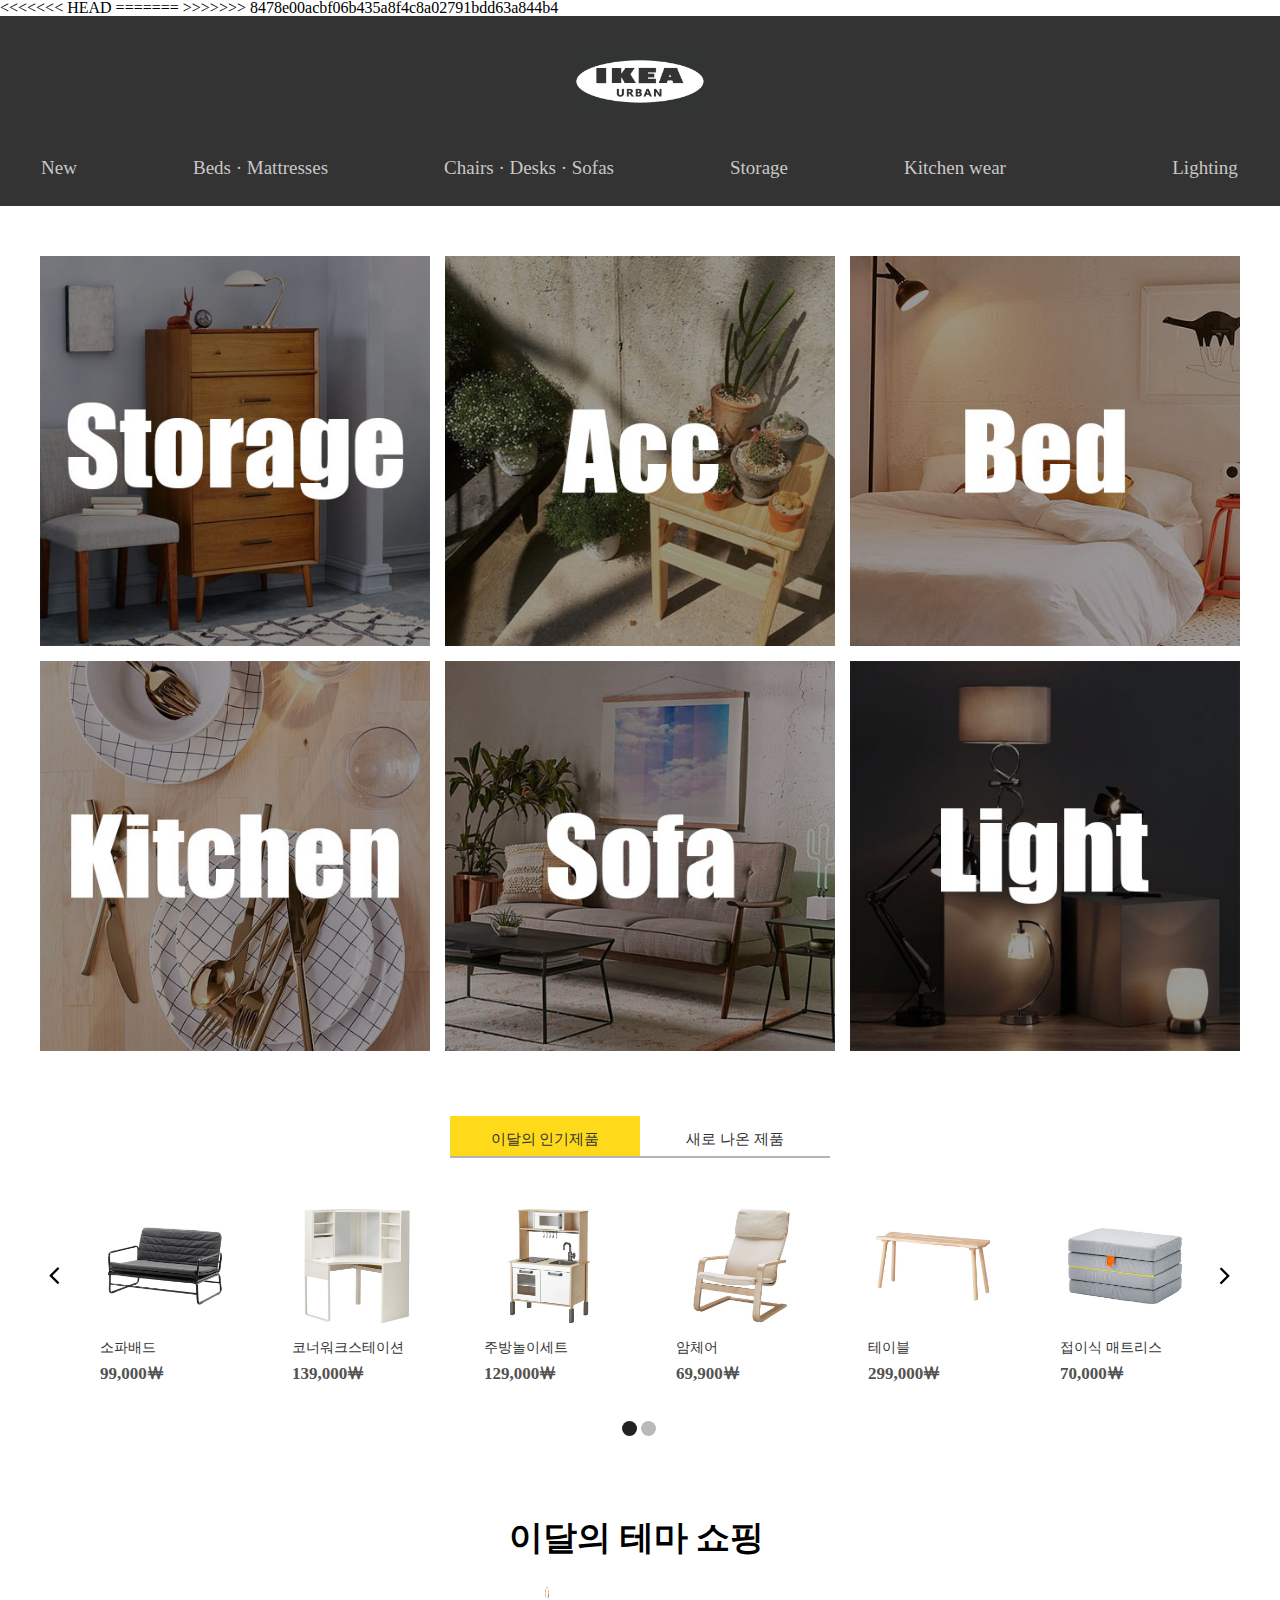
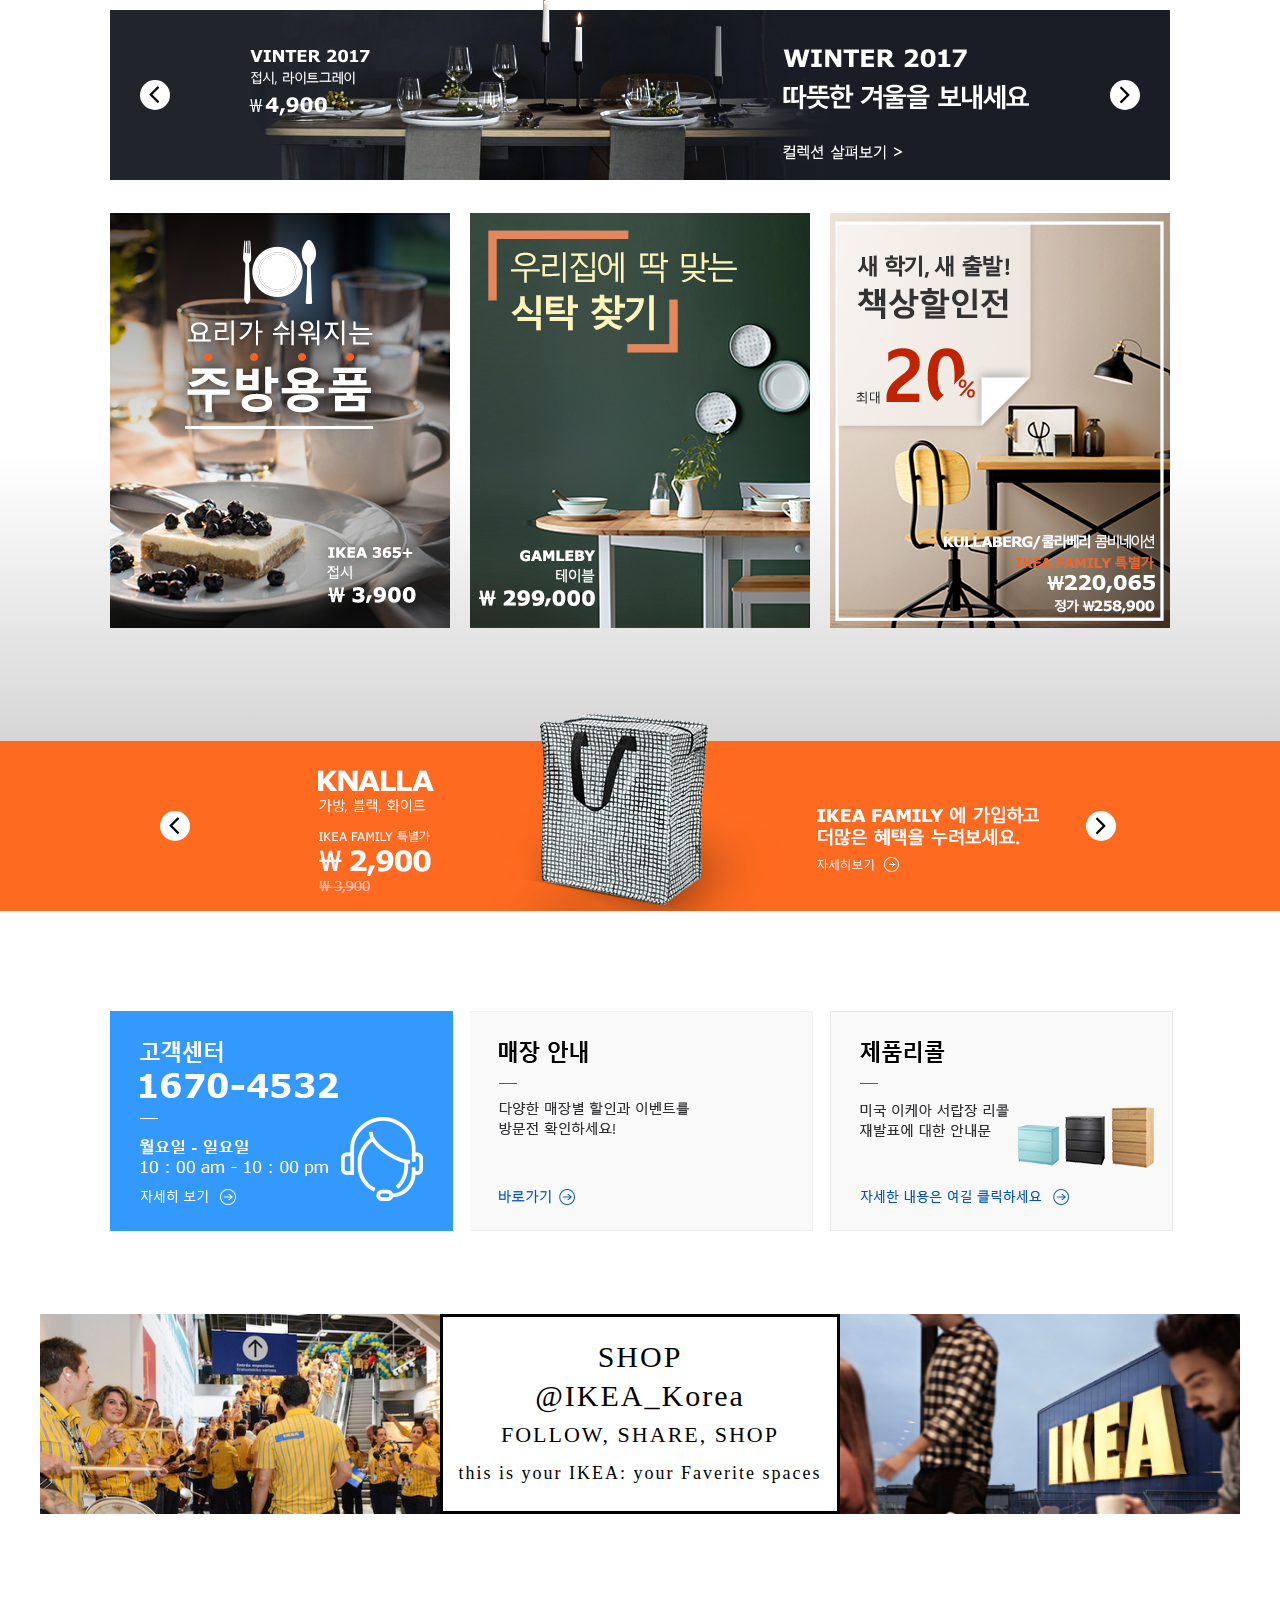
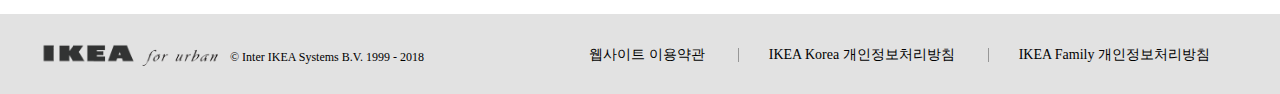
==== index.html @ 38e39dd5 "Merge branch 'master' of https://github.com/object402/ikea" ====
<!DOCTYPE html>
<html lang="ko">

<head>
  <meta charset="utf-8">
<<<<<<< HEAD
  <meta name="viewport" content="width=device-width, initial-scale=1.0">
=======
  <meta charset="UTF-8">
   <meta name="viewport" content="width=device-width, initial-scale=1.0">
>>>>>>> 8478e00acbf06b435a8f4c8a02791bdd63a844b4
   <meta http-equiv="X-UA-Compatible" content="ie=edge">
  <link rel="stylesheet" href="css/reset.css">
  <link rel="stylesheet" href="css/main.css">
  <title>IKEA main</title>
</head>

<body>
  <header>
    <h1><a href="index.html" class="logo"><img src="img/logo/logo.png" alt=""></a></h1>
    <nav class="gnb">
      <ul>
        <li><a href="new.html">New</a></li>
        <li><a href="bed.html">Beds · Mattresses</a></li>
        <li><a href="sofa.html">Chairs · Desks  · Sofas</a></li>
        <li><a href="cabinet.html">Storage</a></li>
        <li><a href="kitchen_wear.html">Kitchen wear</a></li>
        <li><a href="lighting.html">Lighting</a></li>
      </ul>
    </nav>

    <a class="mnb_btn" href="#"><span></span></a>
    <!-- <img class="hamburger" src="./img/main/hamburger.png" alt=""> -->
    <nav class="mnb">
      <ul>
        <li><a href="new.html">New</a></li>
        <li><a href="bed.html">Beds/Mattresses</a>
          <ul>
            <li><a href="bed.html">Beds</a></li>
            <li><a href="bed.html">Single</a></li>
            <li><a href="bed.html">Loft</a></li>
            <li><a href="bed.html">Sofa</a></li>
            <li><a href="bed.html">Mattresses</a></li>
            <li><a href="bed.html">Foam</a></li>
            <li><a href="bed.html">Latex</a></li>
            <li><a href="bed.html">Spring</a></li>
          </ul>
        </li>
        <li><a href="sofa.html">Chairs/Desks/Sofas</a></li>
        <li><a href="cabinet.html">Storage</a></li>
        <li><a href="kitchen_wear.html">Kitchen wear</a></li>
        <li><a href="lighting.html">Lighting</a></li>
      </ul>
    </nav>

  </header>

  <div class="subnav-wrapper">
    <div class="subnav-inner">

      <dl class="subnav">
        <dt><a href="bed.html">Beds</a></dt>
        <dd><a href="bed.html">Single</a></dd>
        <dd><a href="bed.html">Loft</a></dd>
        <dd class="lastdd"><a href="bed.html">Sofa</a></dd>
        <dt><a href="bed.html">Mattresses</a></dt>
        <dd><a href="bed.html">Foam</a></dd>
        <dd><a href="bed.html">Latex</a></dd>
        <dd><a href="bed.html">Spring</a></dd>
      </dl>
      <dl class="subnav">
        <dt><a href="sofa.html">Chairs</a></dt>
        <dd><a href="sofa.html">Dining</a></dd>
        <dd><a href="sofa.html">Bar</a></dd>
        <dd class="lastdd"><a href="sofa.html">Office</a></dd>
        <dt><a href="sofa.html">Desks</a></dt>
        <dd><a href="sofa.html">Bar</a></dd>
        <dd><a href="sofa.html">Work</a></dd>
        <dd class="lastdd"><a href="sofa.html">Combination</a></dd>
        <dt><a href="sofa.html">Sofas</a></dt>
        <dd><a href="sofa.html">Fabric</a></dd>
        <dd><a href="sofa.html">Leather</a></dd>
      </dl>
      <dl class="subnav lineH">
        <dd><a href="cabinet.html">Closet</a></dd>
        <dd><a href="cabinet.html">Bookcase</a></dd>
        <dd><a href="cabinet.html">Cabinet</a></dd>
        <dd><a href="cabinet.html">Drawers</a></dd>
        <dd class="widthcontrol"><a href="cabinet.html">Bathroom Storage</a></dd>
      </dl>
      <dl class="subnav lineH">
        <dd><a href="kitchen_wear.html">Cook Wear</a></dd>
        <dd><a href="kitchen_wear.html">Table Wear</a></dd>
        <dd class="widthcontrol"><a href="kitchen_wear.html">Kitchen Funiture</a></dd>
      </dl>
      <dl class="subnav lineH lastdl">
        <dd><a href="lighting.html">Floor</a></dd>
        <dd><a href="lighting.html">Ceiling</a></dd>
        <dd><a href="lighting.html">Wall</a></dd>
        <dd><a href="lighting.html">Table</a></dd>
      </dl>
      <div class="btn-close">
        <span></span>
      </div>
    </div>
  </div>


  <div class="contents">
    <section class="firstblock">

      <div class="img30">
          <div class="smallIMG"><img src="img/room/111.jpg" alt="33% 이미지" ></div>
          <div class="smallIMG"><img src="img/room/222.jpg" alt="33% 이미지" ></div>
          <div class="smallIMG"><img src="img/room/333.jpg" alt="33% 이미지" ></div>
          <div class="smallIMG"><img src="img/room/444.jpg" alt="33% 이미지" ></div>
          <div class="smallIMG"><img src="img/room/555.jpg" alt="33% 이미지" ></div>
          <div class="smallIMG"><img src="img/room/666.jpg" alt="33% 이미지" ></div>
        </div>

    </section>

    <section class="secondblock">
      <div class="slidenav">
        <ul>
          <li class="monthly mainOn"><a href="#">이달의 인기제품</a></li>
          <li class="brandnew"> <a href="#">새로 나온 제품</a></li>

        </ul>
      </div>

      <div class="stuffslide">
        <div class="main-contorler">
          <a class="mainprev" href="#">뒤로</a>
          <a class="mainnext" href="#">앞으로</a>
        </div>
        <div class="itemslide-visual">
          <ul class="firstbestitem bestitem-slide">
            <li>
              <a href="#"><img src="img/slideimg/b1.JPG" alt="소파배드">
                <strong>소파배드</strong>
                <span>99,000&#65510;</span>
              </a>
            </li>

            <li>
              <a href="#"><img src="img/slideimg/b2.JPG" alt="코너워크스테이션">
                <strong>코너워크스테이션</strong>
                <span>139,000&#65510;</span>
              </a>
            </li>

            <li>
              <a href="#"><img src="img/slideimg/b3.JPG" alt="주방놀이세트">
                <strong>주방놀이세트</strong>
                <span>129,000&#65510;</span>
              </a>
            </li>
            <li>
              <a href="#"><img src="img/slideimg/b4.JPG" alt="암체어">
                <strong>암체어</strong>
                <span>69,900&#65510;</span>
              </a>
            </li>
            <li>
              <a href="#"><img src="img/slideimg/b5.JPG" alt="테이블">
                <strong>테이블</strong>
                <span>299,000&#65510;</span>
              </a>
            </li>
            <li>
              <a href="#"><img src="img/slideimg/b6.JPG" alt="접이식">
                <strong>접이식 매트리스</strong>
                <span>70,000&#65510;</span>
              </a>
            </li>
            <li>
              <a href="#"><img src="img/slideimg/b7.JPG" alt="적층식침대">
                <strong>적층식침대+매트리스</strong>
                <span>399,000&#65510;</span>
              </a>
            </li>
            <li>
              <a href="#"><img src="img/slideimg/b8.JPG" alt="바구니">
                <strong>바구니</strong>
                <span>10,900&#65510;</span>
              </a>
            </li>
            <li>
              <a href="#"><img src="img/slideimg/b9.JPG" alt="야외조립마루">
                <strong>야외조립마루</strong>
                <span>29,900&#65510;</span>
              </a>
            </li>
            <li>
              <a href="#"><img src="img/slideimg/b10.JPG" alt="전구">
                <strong>LED 전구</strong>
                <span>6,900&#65510;</span>
              </a>
            </li>
            <li>
              <a href="#"><img src="img/slideimg/b11.JPG" alt="액자">
                <strong>액자</strong>
                <span>9,900&#65510;</span>
              </a>
            </li>
            <li>
              <a href="#"><img src="img/slideimg/b12.JPG" alt="유리도어수납장">
                <strong>유리도어수납장</strong>
                <span>79,000&#65510;</span>
              </a>
            </li>
          </ul>
          <ul class="secondbestitem bestitem-slide">
            <li>
              <a href="#"><img src="img/slideimg/n1.JPG" alt="소파배드">
                <strong>데이배드+매트리스</strong>
                <span>487,000&#65510;</span>
              </a>
            </li>

            <li>
              <a href="#"><img src="img/slideimg/n2.JPG" alt="코너워크스테이션">
                <strong>LAIVA 책장</strong>
                <span>20,000&#65510;</span>
              </a>
            </li>

            <li>
              <a href="#"><img src="img/slideimg/n3.JPG" alt="주방놀이세트">
                <strong>코너워크스테이션</strong>
                <span>149,000&#65510;</span>
              </a>
            </li>
            <li>
              <a href="#"><img src="img/slideimg/n4.JPG" alt="암체어">
                <strong>적층식침대</strong>
                <span>199,000&#65510;</span>
              </a>
            </li>
            <li>
              <a href="#"><img src="img/slideimg/n5.JPG" alt="테이블">
                <strong>선반유닛</strong>
                <span>129,000&#65510;</span>
              </a>
            </li>
            <li>
              <a href="#"><img src="img/slideimg/n6.JPG" alt="접이식">
                <strong>테이블</strong>
                <span>299,000&#65510;</span>
              </a>
            </li>
            <li>
              <a href="#"><img src="img/slideimg/n7.JPG" alt="적층식침대">
                <strong>테이블3종</strong>
                <span>79,900&#65510;</span>
              </a>
            </li>
            <li>
              <a href="#"><img src="img/slideimg/n8.JPG" alt="바구니">
                <strong>암체어</strong>
                <span>199,000&#65510;</span>
              </a>
            </li>
            <li>
              <a href="#"><img src="img/slideimg/n9.JPG" alt="야외조립마루">
                <strong>선반유닛</strong>
                <span>199,000&#65510;</span>
              </a>
            </li>
            <li>
              <a href="#"><img src="img/slideimg/n10.JPG" alt="전구">
                <strong>PINK 체어</strong>
                <span>39,900&#65510;</span>
              </a>
            </li>
            <li>
              <a href="#"><img src="img/slideimg/n11.JPG" alt="액자">
                <strong>선반유닛</strong>
                <span>129,000&#65510;</span>
              </a>
            </li>
            <li>
              <a href="#"><img src="img/slideimg/n12.JPG" alt="유리도어수납장">
                <strong>벽선반</strong>
                <span>19,900&#65510;</span>
              </a>
            </li>
          </ul>
        </div>
        <div class="main-pagenation">
          <span class="pageOn"></span>
          <span></span>
        </div>
      </div>
    </section>

    <section class="addedblock">
      <div class="addedblock-inner">
        <h2>이달의 테마 쇼핑</h2>

        <div class="bottomslide">
          <div class="main-contorler3">
            <a class="mainprev3" href="#"><img src="img/icons/prev.png" alt=""></a>
            <a class="mainnext3" href="#"><img src="img/icons/next.png" alt=""></a>
          </div>
          <ul>
            <li><img src="img/main/1234.png" alt="따신겨울"></li>
            <li><img src="img/main/5678.png" alt="침대"></li>
          </ul>
        </div>
        <div class="imgblock">
          <ul>
            <li><img src="img/main/123.jpg" alt="주방용품"></li>
            <li><img src="img/main/456.jpg" alt="식탁찾기"></li>
            <li><img src="img/main/789.jpg" alt="할인전"></li>
          </ul>
        </div>
      </div>

    </section>

    <section class="thirdblock">
      <div class="longbanner-visual">
        <span class="m_none">지금 가입하고,<br>더 많은 혜택을 즐겨보세요.</span>
        <div class="main-contorler2">
          <a class="mainprev2" href="#"><img src="img/icons/prev.png" alt=""></a>
          <a class="mainnext2" href="#"><img src="img/icons/next.png" alt=""></a>
        </div>
        <div class="longbanner-inner">
          <img src="img/main/o_2.png" alt="긴슬라이드배너">
          <img src="img/main/o_1.png" alt="긴슬라이드배너">
        </div>
        <div class="m_arrwo"><sapn></sapn></div>
      </div>

    </section>

    <section class="fourthblock">
      <div class="fourthblock-inner">
        <ul>
          <li><a href="#"><img src="img/customer.jpg" alt=""></a></li>
          <li><a href="#"><img src="img/shopinfo.jpg" alt=""></a></li>
          <li><a href="#"><img src="img/recall.jpg" alt=""></a></li>
        </ul>
      </div>
    </section>

    <section class="lastblock">
      <div class="photowrapper">
        <ul>
          <li></li>

          <li class="centertext">
            <p>SHOP</p>
            <p>@IKEA_Korea</p>
            <p>FOLLOW, SHARE, SHOP</p>
            <p>this is your IKEA: your Faverite spaces</p>
          </li>

          <li></li>
        </ul>
      </div>
    </section>

  </div>

  <footer>
    <div class="footer-inner">
      <div class="footer-left">
        <img class="footerlogo" src="img/logo/logo2.png" alt="">
        <p>&copy; Inter IKEA Systems B.V. 1999 - 2018</p>
      </div>
      <div class="footer-right">
        <ul>
          <li><a href="#">웹사이트 이용약관</a></li>
          <li><a href="#">IKEA Korea 개인정보처리방침</a></li>
          <li><a href="#">IKEA Family 개인정보처리방침</a></li>
        </ul>
      </div>
    </div>
  </footer>


  <script src="js/jquery-3.2.1.min.js" charset="utf-8"></script>
  <script src="js/jquery-migrate-1.4.1.min.js" charset="utf-8"></script>
  <script src="js/main.js" charset="utf-8"></script>
</body>


</html>
---- css/main.css ----
@charset "UTF-8";
header::after {
  clear: both;
  content: "";
  display: block;
}
.mnb {
  display: none;
}
header {
  width: 100%;
  height: 190px;
  background: #333333;
  position: relative;
}

header .logo {
  width: 150px;
  height: 80px;
  margin: auto;
  padding-top: 20px;
  display: block;
}

header .logo img {
  width: inherit;
}

nav {
  width: 1200px;
  margin: auto;
  height: 50px;
  font-size: 19px;
  margin-top: 30px;
}

nav ul {
  height: inherit;
  margin: auto;
  line-height: 44px;
}

nav ul li {
  float: left;
  width: auto;
  margin-right: 114px;
  text-align: center;
  position: relative;
  /* height: 50px; */
}

nav ul li:last-child {
  margin-right: 0;
  float: right;
  width: 70px !important;
}

nav ul li a {
  text-align: center;
  color: rgb(200, 200, 200);
  -webkit-transition: 0.2s;
  -o-transition: 0.2s;
  transition: 0.2s;
}

nav ul li a:hover {
  color: #fff;
}

.subnav-wrapper {
  width: 100%;
  height: 400px;
  background: rgba(223, 223, 223, 0.95);
  position: absolute;
  top: 190px;
  padding: 20px 0;
  box-shadow: -1px 2px 20px rgb(69, 69, 69);
  z-index: 999;
}

.subnav {
  float: left;
  text-align: left;
  box-sizing: border-box;
  margin-right: 115px;
}

.lastdl {
  margin-right: 0px !important;
}

.lastdl::after {
  /* float: left;
  margin-right: 0;
  width: 67px !important; */
  content: "";
  display: block;
  clear: both;
}

.subnav:last-child {
  margin-right: 0;
  float: right;
}

.subnav:first-child {
  margin-left: 157px;
}

.gnb>ul::after {
  display: block;
  content: "";
  clear: both;
}

.subnav-inner {
  width: 1200px;
  height: 300px;
  margin: auto;
  position: relative;
}

.btn-close {
  position: absolute;
  z-index: 99;
  top: 5px;
  left: 0px;
  width: 20px;
  height: 20px;
  background-image: url(../img/icons/close.png);
  background-repeat: no-repeat;
  background-size: contain;
}

.subnav>dt {
  font-weight: bold;
  text-align: left;
  margin-bottom: 4px;
}

.subnav>dt>a {
  color: #404040;
  font-size: 19px;
  line-height: 30px;
}

.subnav dd {
  font-size: 17px;
  line-height: 30px;
  text-align: left;
}

dl.lineH>dd {
  line-height: 39px;
}

.subnav dd a {
  color: black;
  -webkit-transition: 0.1s;
  -o-transition: 0.1s;
  transition: 0.1s;
}

.subnav dd a:hover {
  color: #858585;
}

.lastdd {
  margin-bottom: 25px;
}

.widthcontrol {
  width: 150px;
}

/* -------------------  header end ------------------- */

.contents {
  width: 100%;
  overflow: hidden;
}

.contents::after {
  content: "";
  display: block;
  clear: both;
}

section::after {
  content: "";
  display: block;
  clear: both;
}

.firstblock {
  width: 1200px;
  margin: auto;
  margin-top: 50px;
  height: auto;
  margin-bottom: 50px;
}
/* 지영 */
.firstblock{

}
.firstblock .img30{

}

.firstblock .img30 div{
   float: left;
   width: 390px;
   height: 390px;
   margin: 0 15px 15px 0;
   cursor: pointer;
   overflow: hidden;
}
.firstblock .img30 div:nth-child(3),
.firstblock .img30 div:nth-child(6){
   margin-right: 0;
}
.img30 > div:hover img{
   opacity: 0.8;
   transform: scale(1.1);
   transition: all .2s ease-in-out;
}

.firstblock .img30 .smallIMG img{
   width: 390px;
}
/* 지영 */

/* .img30 > div{
   cursor: pointer;
   overflow: hidden;
=======
>>>>>>> 67fefa8be233492cf4bca7ecfc54e64fecd067bc
=======
.img30>div {
  cursor: pointer;
  overflow: hidden;
>>>>>>> 6197aca9d6cace6c5fccdabd9ceebf6f22537f45
}

.img30>div>img {
  width: 390px;
}

.img30>div:hover img {
  opacity: 0.8;
  transform: scale(1.1);
  transition: all .2s ease-in-out;
}

.bigIMG {
  width: 592px;
  display: block;
  float: right;
}

.bigIMG:first-child {
  margin-right: 15px;
  float: left;
}

.smallIMG {
  width: 390px;
  height: 390px;
  display: block;
  float: left;
  margin-right: 15px;
  margin-top: 15px;
}

.smallIMG:last-child {
  margin-right: 0;
  float: right;
<<<<<<< HEAD
} */
=======
}
>>>>>>> 6197aca9d6cace6c5fccdabd9ceebf6f22537f45
>>>>>>> 67fefa8be233492cf4bca7ecfc54e64fecd067bc

.secondblock {
  margin-top: 50px;
  width: 1200px;
  height: 340px;
  /* background: rgb(4, 224, 53); */
  margin: 70px auto;
  padding-top: 25px;
}

.slidenav {
  width: 380px;
  height: 45px;
  margin: auto;
}

.slidenav ul {
  height: 40px;
  position: relative;
  border-bottom: rgb(181, 181, 181) 2px solid;
}

.slidenav ul>li {
  float: left;
  width: 170px;
  height: 30px;
  text-align: center;
  line-height: 26px;
  padding: 10px 10px 0px;
}

.slidenav ul>li>a {
  font-size: 15px;
  color: #333333;
}

.slidenav .mainOn {
  background: #FFDA1A;
}

.stuffslide {
  width: 1200px;
  height: 320px;
  position: relative;
  margin: 0 auto;
}

.itemslide-visual {
  margin: auto;
  padding-top: 30px;
  box-sizing: border-box;
  width: 1100px;
  height: 260px;
  overflow: hidden;
}

.bestitem-slide {
  width: 99999px;
  height: 260px;
  margin: auto;
  overflow: hidden;
  position: relative;
  /*margin-left: -1158px*/
}

.bestitem-slide>li {
  float: left;
  padding: 10px;
  margin-right: 42px;
}

.bestitem-slide>li>a>img {
  display: block;
  width: 130px;
}

.bestitem-slide>li>a>span {
  display: block;
  font-size: 17px;
  font-weight: bold;
  color: #535151;
}

.bestitem-slide>li>a>strong {
  display: block;
  margin: 10px 0;
  font-size: 14px;
  color: #333333;
}

.main-contorler {
  position: absolute;
  width: 100%;
  top: 100px;
}

.mainprev, .mainnext {
  display: block;
  text-indent: -9999px;
  width: 30px;
  height: 30px;
}

.mainprev2, .mainnext2 {
  display: block;
  text-indent: -9999px;
  width: 30px;
  height: 30px;
}

.mainprev {
  float: left;
  background: url('../img/icons/prev.png');
  background-size: contain;
}

.mainnext {
  float: right;
  background: url('../img/icons/next.png');
  background-size: contain;
}

.main-pagenation {
  width: 36px;
  margin: auto;
}

.main-pagenation span {
  display: inline-block;
  width: 15px;
  height: 15px;
  background-color: rgb(186, 186, 186);
  border-radius: 50%;
}

span.pageOn {
  background: rgb(34, 34, 34);
}

.thirdblock {
  width: 100%;
  height: 170px;
  position: relative;
  background: #FE6A1F;
  z-index: 10;
  margin-bottom: 100px;
}

.longbanner-visual {
  display: block;
  width: 1060px;
  height: 170px;
  margin: auto;
  position: relative;
}

.longbanner-inner {
  width: 9999px;
  position: absolute;
  top: -30px;
}

.longbanner-inner>img {
  display: block;
  left: 39px;
  position: absolute;
}

.longbanner-inner>img:last-child {
  display: none;
}

.thirdblock .main-contorler2 {
  width: 956px;
  margin: auto;
  padding-top: 70px;
  z-index: 100;
  position: absolute;
  left: 50px;
}

.main-contorler2 a {
  display: block;
  width: 30px;
  height: 30px;
  border-radius: 50%;
  background: white;
}

.main-contorler2 a img {
  display: block;
  width: 30px;
}

.mainprev2 {
  float: left;
}

.mainnext2 {
  float: right;
}

.addedblock {
  width: 100%;
  height: 830px;
  background: linear-gradient(white, white, white, rgb(214, 214, 214));
  padding-bottom: 30px;
}

.addedblock-inner {
  width: 1200px;
  margin: auto;
}

.addedblock-inner h2 {
  font-size: 34px;
  font-weight: bold;
  padding: 40px 0 25px 0;
  width: 262px;
  margin: auto;
}

.imgblock {
  width: 1060px;
  height: 440px;
  margin: auto;
}

.imgblock ul li {
  float: left;
  width: 340px;
  margin-right: 20px;
  cursor: pointer;
}

.imgblock ul li:last-child {
  margin-right: 0;
}

.bottomslide {
  width: 1060px;
  margin: auto;
  margin-bottom: 30px;
  overflow: hidden;
  position: relative;
}

.bottomslide ul {
  width: 3000px;
}

.bottomslide ul li {
  float: left;
  cursor: pointer;
}

.bottomslide .main-contorler3 {
  width: 1000px;
  position: absolute;
  top: 100px;
  left: 30px;
}

.bottomslide .main-contorler3 .mainprev3 {
  display: block;
  width: 30px;
  height: 30px;
  background: white;
  border-radius: 50%;
  float: left;
}

.mainprev3>img {
  display: block;
  width: 30px;
  height: 30px;
}

.bottomslide .main-contorler3 .mainnext3 {
  display: block;
  width: 30px;
  height: 30px;
  background: white;
  border-radius: 50%;
  float: right;
}

.mainnext3>img {
  display: block;
  width: 30px;
  height: 30px;
}

.fourthblock {

  width: 100%;
  max-width: 1200px;
  margin: auto;
  margin-bottom: 80px;
}

.fourthblock-inner {
  width: 1060px;
  margin: auto;
}

.fourthblock-inner ul li {
  float: left;
  width: 340px;
  margin-right: 20px;
  cursor: pointer;
}

.fourthblock-inner ul li:last-child {
  margin-right: 0px;
}

.lastblock {
  width: 100%;
}

.photowrapper {
  width: 1200px;
  margin: auto;
}

.photowrapper ul {
  width: 1200px;
  height: 300px;
}

.photowrapper ul li:first-child {
  background: url('../img/main/div1.jpg');
  background-repeat: no-repeat;
  background-size: cover;
}

.photowrapper ul li:last-child {
  background: url('../img/main/div2.jpg');
  background-repeat: no-repeat;
  background-size: cover;
}

.photowrapper ul li {
  width: 400px;
  height: 200px;
  float: left;
}

.centertext {
  width: 400px !important;
  border: 3px black solid;
  box-sizing: border-box;
  text-align: center;
  font-family: impact;
  font-size: 30px;
  /* font-weight: bold; */
  padding: 20px 0;
  line-height: 39px;
  letter-spacing: 2px;
}

.centertext p:nth-child(3) {
  font-size: 22px;
}

.centertext p:nth-child(4) {
  font-size: 18px;
}

.m_none{
  display: none;
}

/* -------------------  contents end ------------------- */

footer {
  background: rgb(226, 226, 226);
  height: 80px;
  box-sizing: border-box;
  padding-top: 23px;
}

footer .footer-inner {
  width: 1200px;
  margin: auto;
}

footer .footer-inner .footer-left .footerlogo {
  width: 190px;
  height: inherit;
}

footer .footer-left {
  float: left;
}

footer .footer-left img {
  float: left;
}

footer .footer-left p {
  float: right;
  line-height: 40px;
  font-size: 12px;
}

footer .footer-right {
  float: right;
  margin-right: 30px;
  margin-top: 11px;
  font-size: 14px;
}

footer .footer-right ul {
  height: 18px;
}

footer .footer-right ul li {
  float: left;
  height: 18px;
  margin-left: 32px;
}

footer .footer-right ul li a {
  color: black;
  margin-left: 30px;
  vertical-align: top;
}

footer .footer-right ul li:first-child {
  margin-left: 0;
}

footer .footer-right ul li:first-child::before {
  border: none;
}

footer .footer-right ul li:last-child a::after {
  display: block;
  content: "";
  clear: both;
}

footer .footer-right ul li::before {
  content: " ";
  width: 1px;
  height: 14px;
  display: inline-block;
  border-right: 1px solid #00000054;
  margin: auto;
}
<<<<<<< HEAD
.m_none{
  display: none;
}
.m_arrwo{
  display: none;
}

/* -------------------  footer end ------------------- */

/* 지영언니 미디어쿼리 */


@media screen and (max-width:768px) {

  header,footer{
    display: none;
  }

  /* 지영언니 코드 */

  .firstblock{
  width: 768px;
  }
  .firstblock .img30{
     width: 690px;
     margin: auto;
  }
  .firstblock .img30 div{
     width: 330px;
     height: 330px;
  }

  .firstblock .img30 div:nth-child(3),
  .firstblock .img30 div:nth-child(6){
     margin-right: 15px;
  }
  .firstblock .img30 .smallIMG img{
     width: 330px;
  }

/* 여기서부터 내 코드 */
.addedblock{
  display: none;
}
  /* 일단 display none */
  .bottomslide{
    display: none;
  }

  .addedblock-inner{
    width:100%;
    }


.main-contorler2{
  display: none;
}

.longbanner-inner>img{
  display: none;
}

/* 3 */
.thirdblock{
  height:55px;
  margin-bottom: 50px;
}
.m_arrwo{
  position:absolute;
  width:20px;
  height:20px;
  display: block;
}
.m_arrwo span{

  display: block;
  background: url(../img/main/arrow_white) no-repeat;

}
.m_none{
  display: block;
  color:#fff;
  font-size:12px;
  line-height: 14px;
  padding-top:15px;
  margin-left:120px;

}

.longbanner-visual{
    width:100%;
    margin: 0 15px 15px !important;
      height: 55px;
      background: #FB6A2E;
      background-image: url(https://uiux.newideas.kr/images/ikea-family-logo.svg);
      background-position: left 30px top 12px;
      background-repeat: no-repeat;
      background-size: auto 30px;
}
/* 4 */
.fourthblock-inner{
width: 44%;
}
.fourthblock-inner ul{

}
.fourthblock-inner ul li{
  margin-bottom: 10px;

}
.fourthblock{i
    width:100%;
    margin-bottom: 40px;
  }

/* photowrapper */
.photowrapper ul{
  width:100%;
      height: 200px
}
.photowrapper ul li{
  width: 176px;
    height: 200px;
    float: left;
}

}

@media screen and (max-width: 480px) {
  header{
    display: none;
  }
  footer{
    display: none;
  }
   .firstblock{
   width: 480px;
   }
   .firstblock .img30{
      width: 480px;
      margin: auto;
   }
   .firstblock .img30 div{
      width: 225px;
      height: 225px;
   }

   .firstblock .img30 div:nth-child(3),
   .firstblock .img30 div:nth-child(6){
      margin-right: 15px;
   }
   .firstblock .img30 .smallIMG img{
      width: 225px;
   }
=======

/* -------------------  footer end ------------------- */

@media screen and (max-width:768px) {
  body {
    transition: .5s;
  }
  .subnav-wrapper {
    display: none;
  }
  .gnb {
    display: none;
  }
  header {
    height: 90px;
    position: relative;
  }
  header h1 {
    display: block;
    width: 200px;
    height: 90px;
    margin: auto;
  }
  a.mnb_btn {
    width: 60px;
    height: 60px;
    display: block;
    position: absolute;
    z-index: 9999;
    left: 10px;
    top: 15px;
    background-image: url('../img/main/hamburger.png');
    background-size: cover;
    background-repeat: no-repeat;
    background-position: center;
  }
  a.mnb_btn>span {
    display: block;
    width: inherit;
    height: inherit;
  }
  .hamburger {
    width: 60px;
    height: 60px;
  }
  .mnb {
    display: none;
    margin: 0;
    width: 300px;
    position: absolute;
    top: 0;
    left: -300px;
    background: rgb(172, 172, 172);
    transition: .5s;
  }
  .menuOn {
    left: -300px;
    display: block;
    transition: .5s;
  }
  .menuOn2 {
    margin-left: 300px;
    transition: .5s;
  }
  .mnb ul li {
    float: none;
    margin: 0;
  }
  .mnb ul li:last-child {
    float: none;
    margin: auto;
  }
  a.logo {
    padding-top: 0;
  }
>>>>>>> 6197aca9d6cace6c5fccdabd9ceebf6f22537f45

}
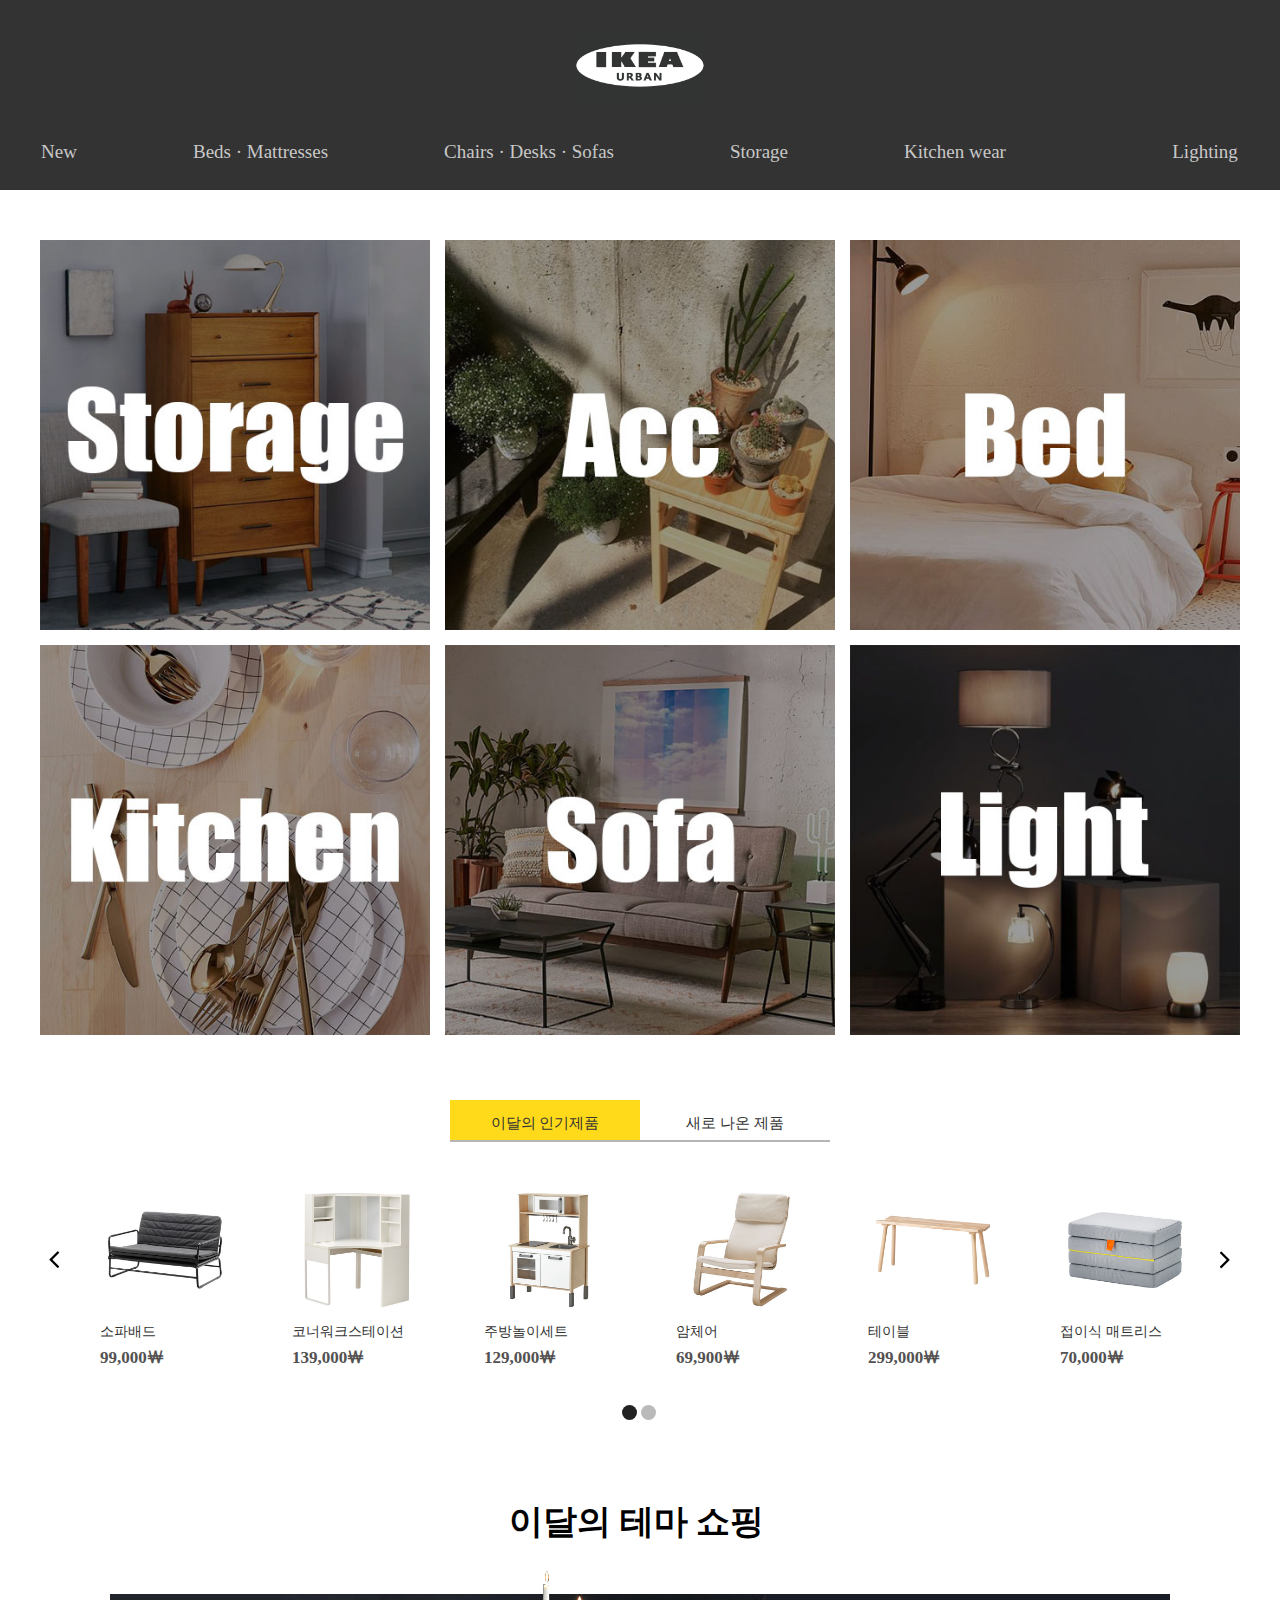
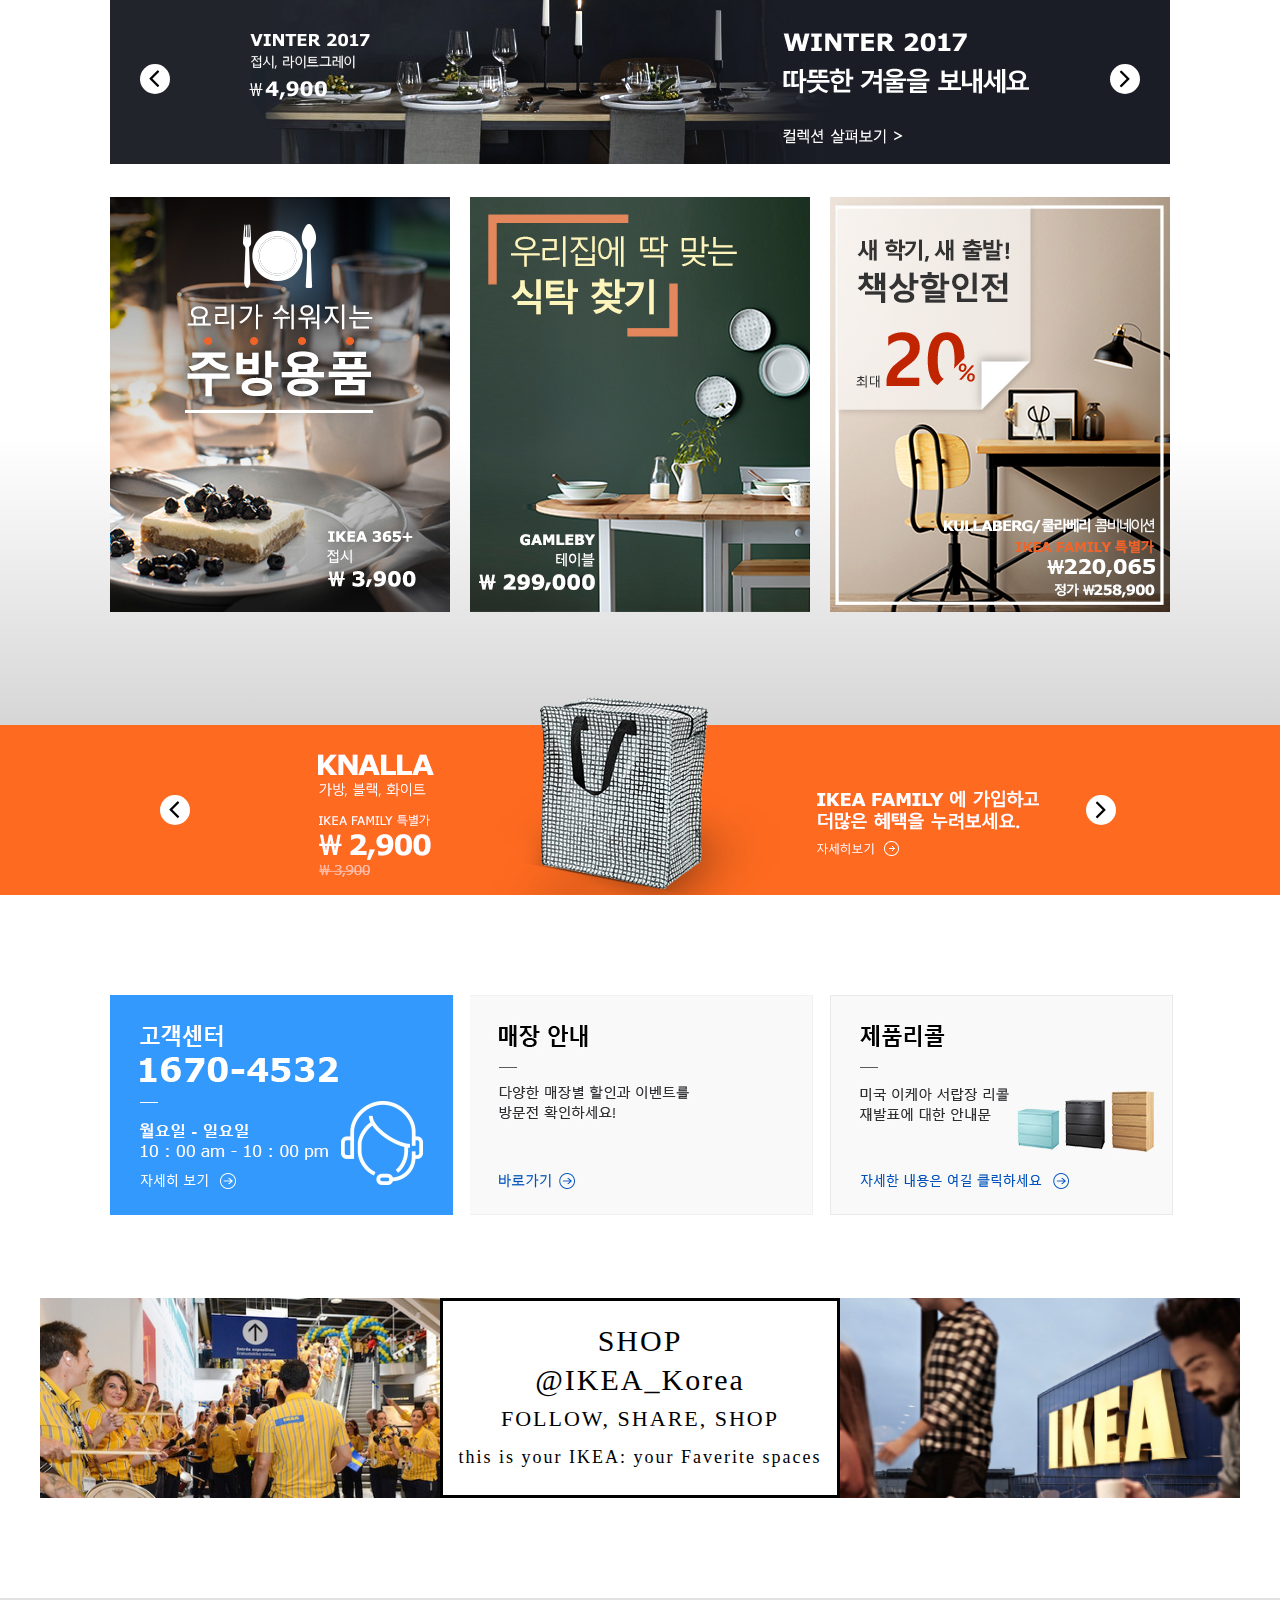
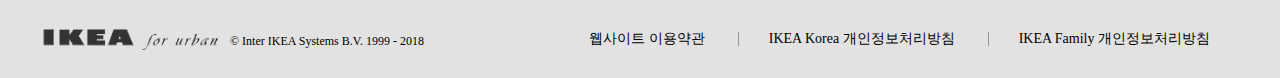
==== commit 9e63080c: "123" ====
--- a/index.html
+++ b/index.html
@@ -3,12 +3,12 @@
 
 <head>
   <meta charset="utf-8">
-<<<<<<< HEAD
+
   <meta name="viewport" content="width=device-width, initial-scale=1.0">
-=======
+
   <meta charset="UTF-8">
    <meta name="viewport" content="width=device-width, initial-scale=1.0">
->>>>>>> 8478e00acbf06b435a8f4c8a02791bdd63a844b4
+
    <meta http-equiv="X-UA-Compatible" content="ie=edge">
   <link rel="stylesheet" href="css/reset.css">
   <link rel="stylesheet" href="css/main.css">
--- a/css/main.css
+++ b/css/main.css
@@ -964,6 +964,34 @@
   a.logo {
     padding-top: 0;
   }
->>>>>>> 6197aca9d6cace6c5fccdabd9ceebf6f22537f45
-
-}
+
+}
+
+@media screen and (max-width: 480px) {
+   .firstblock{
+   width: 480px;
+   }
+   .firstblock .img30{
+      width: 480px;
+      margin: auto;
+   }
+   .firstblock .img30 div{
+      width: 225px;
+      height: 225px;
+   }
+
+   .firstblock .img30 div:nth-child(3),
+   .firstblock .img30 div:nth-child(6){
+      margin-right: 15px;
+   }
+   .firstblock .img30 .smallIMG img{
+      width: 225px;
+   }
+   header{
+      display: none;
+   }
+   footer{
+      display: none;
+   }
+
+}
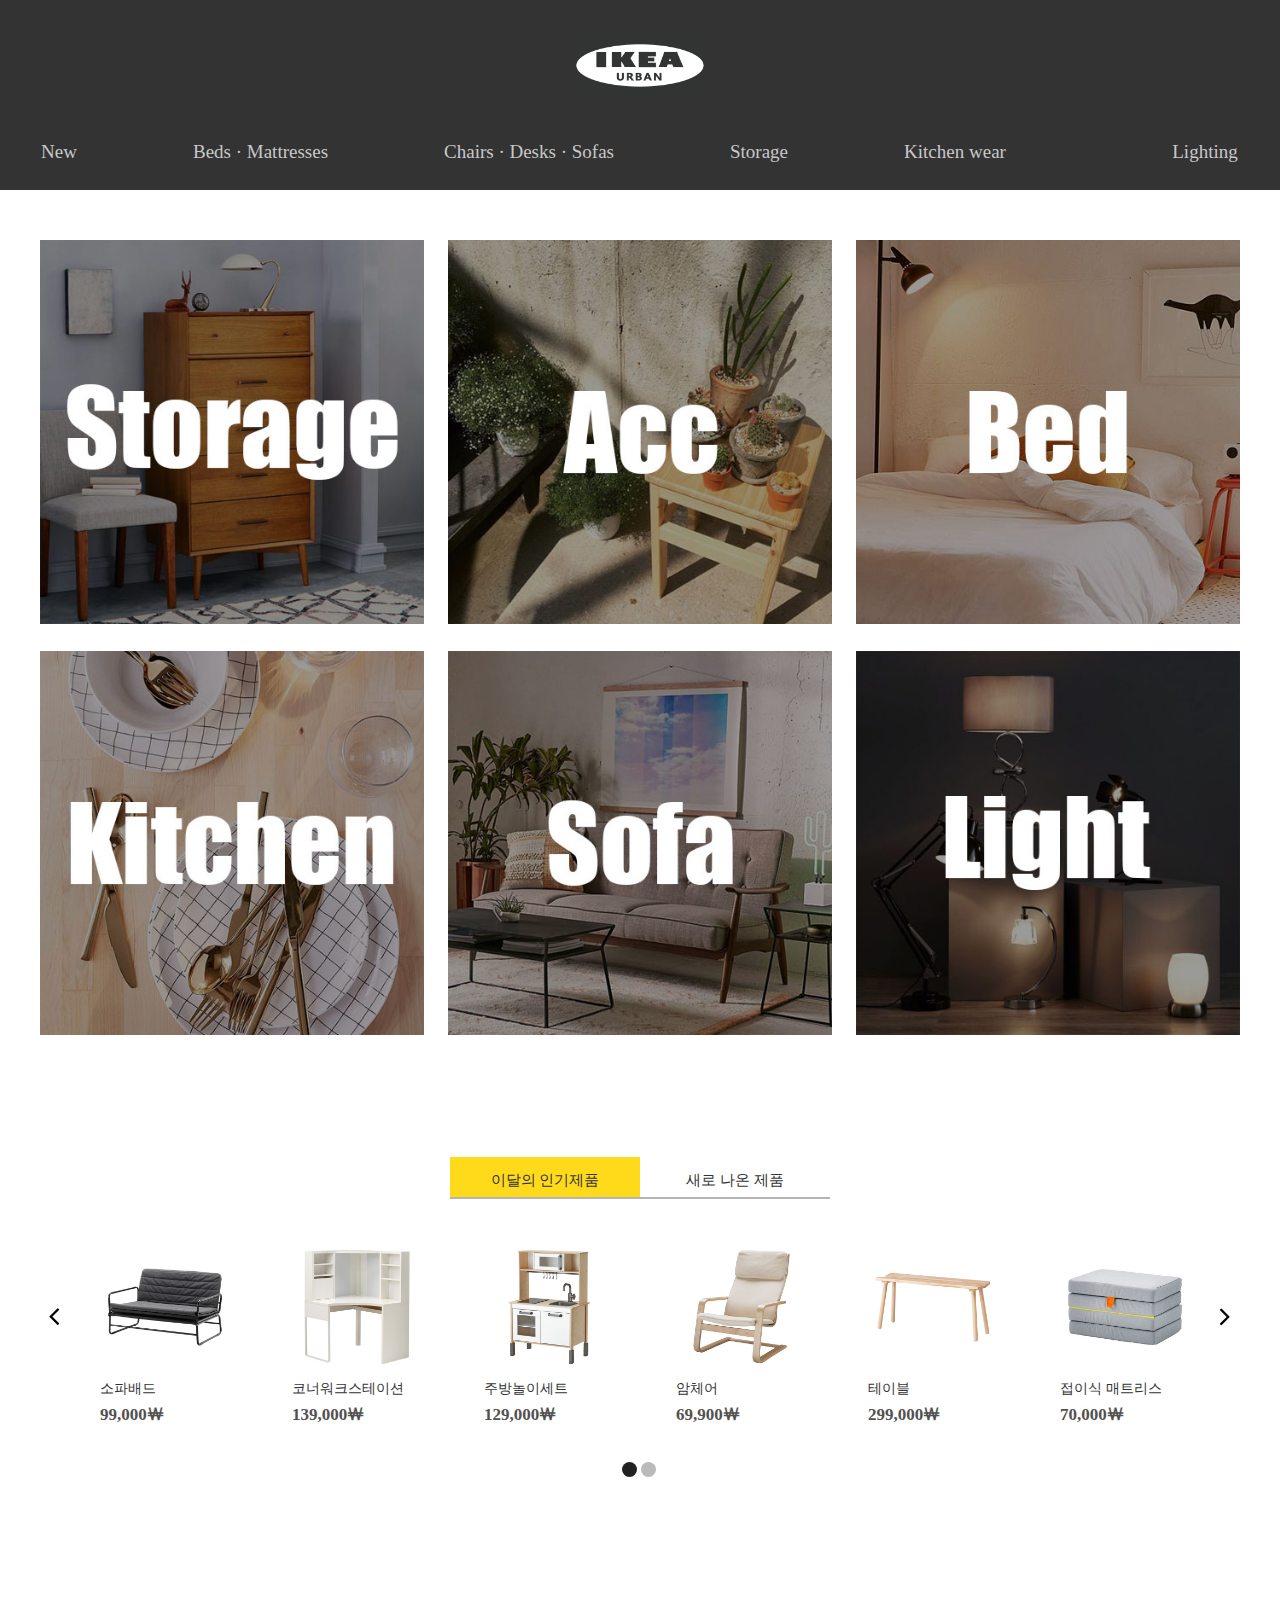
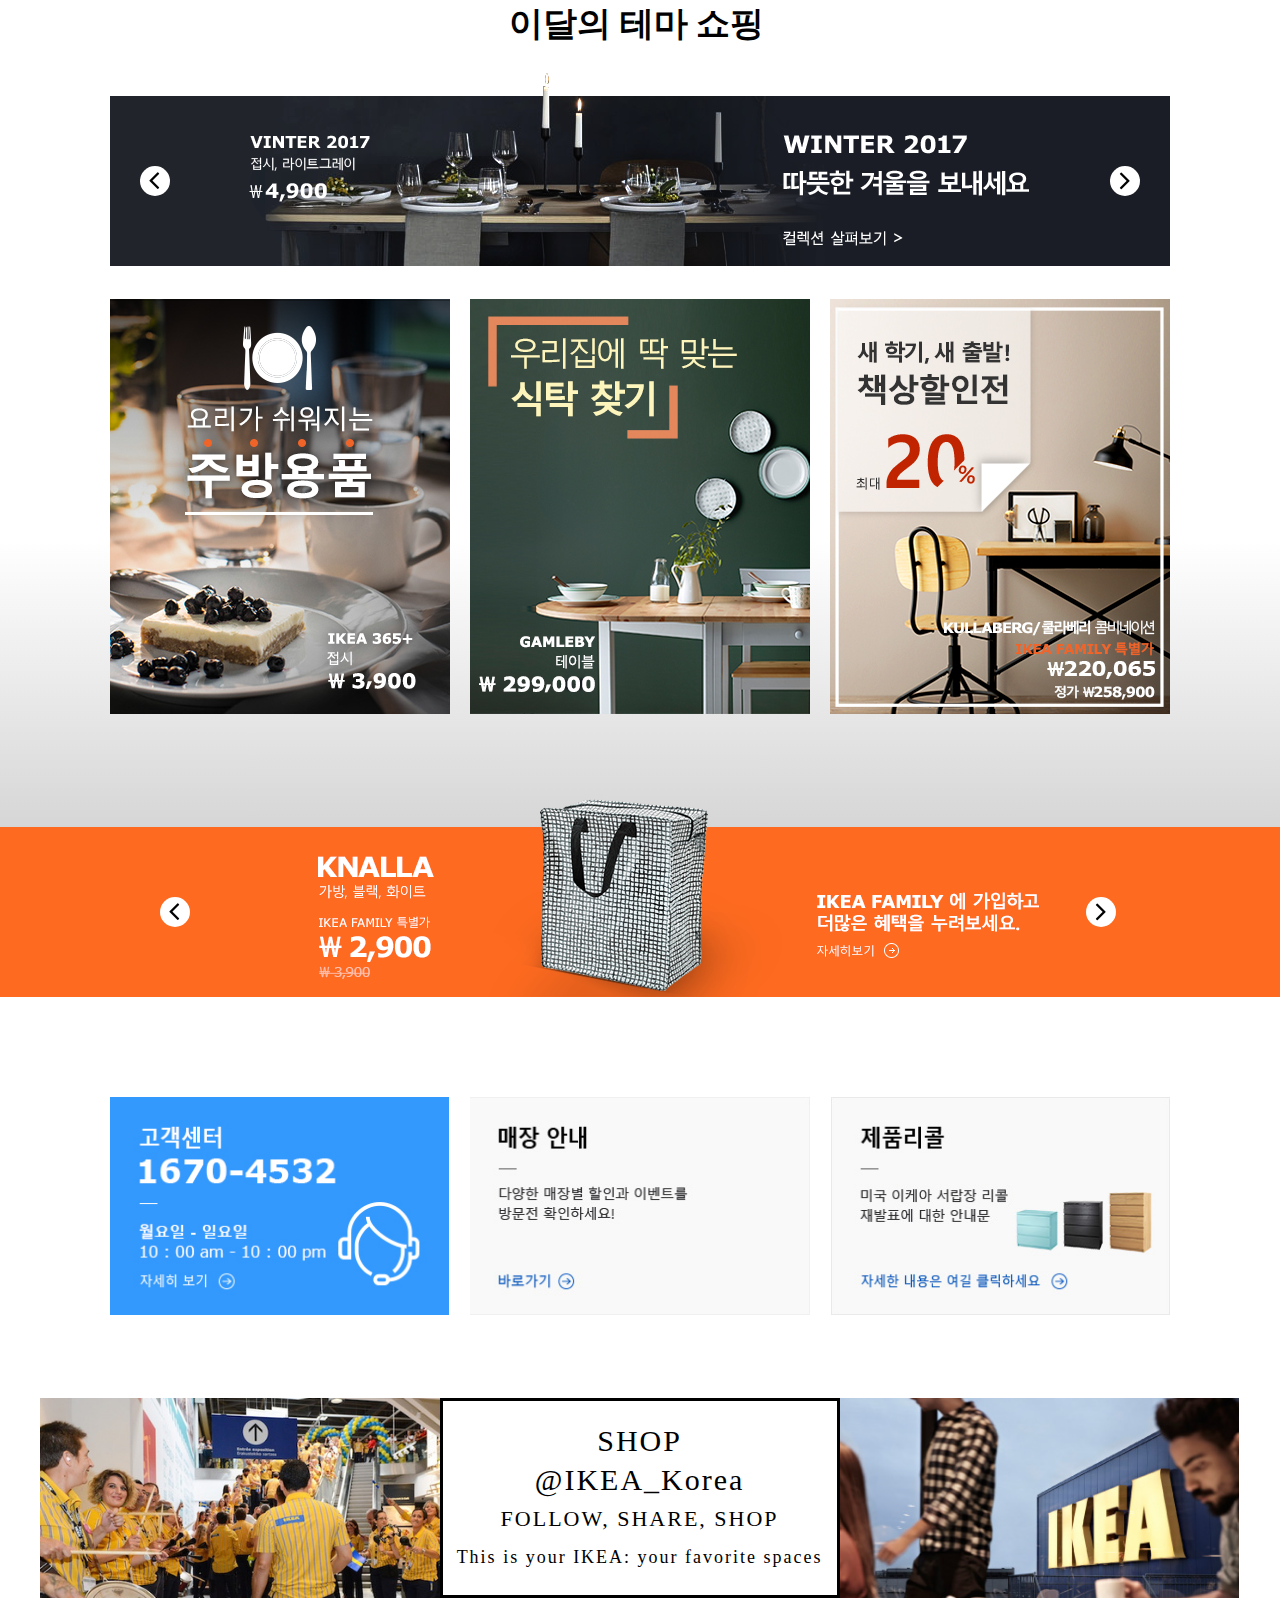
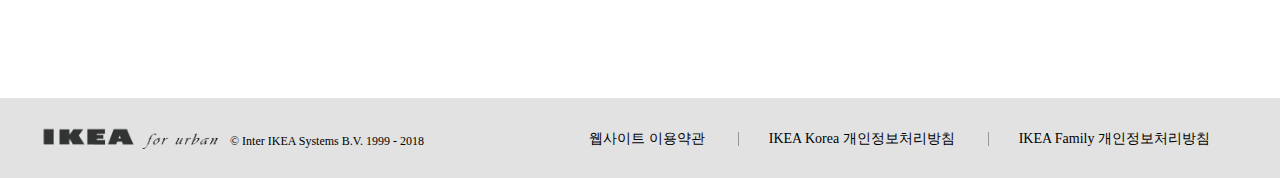
==== commit 2cc5eaef: "지영" ====
--- a/index.html
+++ b/index.html
@@ -331,7 +331,7 @@
           <img src="img/main/o_2.png" alt="긴슬라이드배너">
           <img src="img/main/o_1.png" alt="긴슬라이드배너">
         </div>
-        <div class="m_arrwo"><sapn></sapn></div>
+        <div class="m_arrwo"><img src="./img/main/arrow2.png" alt=""></div>
       </div>
 
     </section>
@@ -355,7 +355,7 @@
             <p>SHOP</p>
             <p>@IKEA_Korea</p>
             <p>FOLLOW, SHARE, SHOP</p>
-            <p>this is your IKEA: your Faverite spaces</p>
+            <p>This is your IKEA: your favorite spaces</p>
           </li>
 
           <li></li>
--- a/css/main.css
+++ b/css/main.css
@@ -1,997 +1,951 @@
 @charset "UTF-8";
 header::after {
-  clear: both;
-  content: "";
-  display: block;
-}
+   clear: both;
+   content: "";
+   display: block;
+}
+
 .mnb {
-  display: none;
-}
+   display: none;
+}
+
 header {
-  width: 100%;
-  height: 190px;
-  background: #333333;
-  position: relative;
+   width: 100%;
+   height: 190px;
+   background: #333333;
+   position: relative;
 }
 
 header .logo {
-  width: 150px;
-  height: 80px;
-  margin: auto;
-  padding-top: 20px;
-  display: block;
+   width: 150px;
+   height: 80px;
+   margin: auto;
+   padding-top: 20px;
+   display: block;
 }
 
 header .logo img {
-  width: inherit;
+   width: inherit;
 }
 
 nav {
-  width: 1200px;
-  margin: auto;
-  height: 50px;
-  font-size: 19px;
-  margin-top: 30px;
+   width: 1200px;
+   margin: auto;
+   height: 50px;
+   font-size: 19px;
+   margin-top: 30px;
 }
 
 nav ul {
-  height: inherit;
-  margin: auto;
-  line-height: 44px;
+   height: inherit;
+   margin: auto;
+   line-height: 44px;
 }
 
 nav ul li {
-  float: left;
-  width: auto;
-  margin-right: 114px;
-  text-align: center;
-  position: relative;
-  /* height: 50px; */
+   float: left;
+   width: auto;
+   margin-right: 114px;
+   text-align: center;
+   position: relative;
+   /* height: 50px; */
 }
 
 nav ul li:last-child {
-  margin-right: 0;
-  float: right;
-  width: 70px !important;
+   margin-right: 0;
+   float: right;
+   width: 70px !important;
 }
 
 nav ul li a {
-  text-align: center;
-  color: rgb(200, 200, 200);
-  -webkit-transition: 0.2s;
-  -o-transition: 0.2s;
-  transition: 0.2s;
+   text-align: center;
+   color: rgb(200, 200, 200);
+   -webkit-transition: 0.2s;
+   -o-transition: 0.2s;
+   transition: 0.2s;
 }
 
 nav ul li a:hover {
-  color: #fff;
+   color: #fff;
 }
 
 .subnav-wrapper {
-  width: 100%;
-  height: 400px;
-  background: rgba(223, 223, 223, 0.95);
-  position: absolute;
-  top: 190px;
-  padding: 20px 0;
-  box-shadow: -1px 2px 20px rgb(69, 69, 69);
-  z-index: 999;
+   width: 100%;
+   height: 400px;
+   background: rgba(223, 223, 223, 0.95);
+   position: absolute;
+   top: 190px;
+   padding: 20px 0;
+   box-shadow: -1px 2px 20px rgb(69, 69, 69);
+   z-index: 999;
 }
 
 .subnav {
-  float: left;
-  text-align: left;
-  box-sizing: border-box;
-  margin-right: 115px;
+   float: left;
+   text-align: left;
+   box-sizing: border-box;
+   margin-right: 115px;
 }
 
 .lastdl {
-  margin-right: 0px !important;
+   margin-right: 0px !important;
 }
 
 .lastdl::after {
-  /* float: left;
+   /* float: left;
   margin-right: 0;
   width: 67px !important; */
-  content: "";
-  display: block;
-  clear: both;
+   content: "";
+   display: block;
+   clear: both;
 }
 
 .subnav:last-child {
-  margin-right: 0;
-  float: right;
+   margin-right: 0;
+   float: right;
 }
 
 .subnav:first-child {
-  margin-left: 157px;
+   margin-left: 157px;
 }
 
 .gnb>ul::after {
-  display: block;
-  content: "";
-  clear: both;
+   display: block;
+   content: "";
+   clear: both;
 }
 
 .subnav-inner {
-  width: 1200px;
-  height: 300px;
-  margin: auto;
-  position: relative;
+   width: 1200px;
+   height: 300px;
+   margin: auto;
+   position: relative;
 }
 
 .btn-close {
-  position: absolute;
-  z-index: 99;
-  top: 5px;
-  left: 0px;
-  width: 20px;
-  height: 20px;
-  background-image: url(../img/icons/close.png);
-  background-repeat: no-repeat;
-  background-size: contain;
+   position: absolute;
+   z-index: 99;
+   top: 5px;
+   left: 0px;
+   width: 20px;
+   height: 20px;
+   background-image: url(../img/icons/close.png);
+   background-repeat: no-repeat;
+   background-size: contain;
 }
 
 .subnav>dt {
-  font-weight: bold;
-  text-align: left;
-  margin-bottom: 4px;
+   font-weight: bold;
+   text-align: left;
+   margin-bottom: 4px;
 }
 
 .subnav>dt>a {
-  color: #404040;
-  font-size: 19px;
-  line-height: 30px;
+   color: #404040;
+   font-size: 19px;
+   line-height: 30px;
 }
 
 .subnav dd {
-  font-size: 17px;
-  line-height: 30px;
-  text-align: left;
+   font-size: 17px;
+   line-height: 30px;
+   text-align: left;
 }
 
 dl.lineH>dd {
-  line-height: 39px;
+   line-height: 39px;
 }
 
 .subnav dd a {
-  color: black;
-  -webkit-transition: 0.1s;
-  -o-transition: 0.1s;
-  transition: 0.1s;
+   color: black;
+   -webkit-transition: 0.1s;
+   -o-transition: 0.1s;
+   transition: 0.1s;
 }
 
 .subnav dd a:hover {
-  color: #858585;
+   color: #858585;
 }
 
 .lastdd {
-  margin-bottom: 25px;
+   margin-bottom: 25px;
 }
 
 .widthcontrol {
-  width: 150px;
+   width: 150px;
 }
 
 /* -------------------  header end ------------------- */
 
 .contents {
-  width: 100%;
-  overflow: hidden;
+   width: 100%;
+   overflow: hidden;
 }
 
 .contents::after {
-  content: "";
-  display: block;
-  clear: both;
+   content: "";
+   display: block;
+   clear: both;
 }
 
 section::after {
-  content: "";
-  display: block;
-  clear: both;
+   content: "";
+   display: block;
+   clear: both;
 }
 
 .firstblock {
-  width: 1200px;
-  margin: auto;
-  margin-top: 50px;
-  height: auto;
-  margin-bottom: 50px;
-}
+   max-width: 1200px;
+   min-width: 320px;
+   width: 100%;
+   margin: auto;
+   margin-top: 50px;
+   height: auto;
+   margin-bottom: 50px;
+}
+
 /* 지영 */
-.firstblock{
-
-}
-.firstblock .img30{
-
-}
-
-.firstblock .img30 div{
-   float: left;
-   width: 390px;
-   height: 390px;
-   margin: 0 15px 15px 0;
+.firstblock .img30 {
+   overflow: hidden;
+}
+
+.firstblock .img30 div {
+   float: left;
+   width: 32%;
+   margin: 0 2% 2% 0;
    cursor: pointer;
    overflow: hidden;
 }
 .firstblock .img30 div:nth-child(3),
-.firstblock .img30 div:nth-child(6){
+.firstblock .img30 div:nth-child(6) {
    margin-right: 0;
 }
-.img30 > div:hover img{
+.firstblock .img30 .smallIMG img {
+   width: 100%;
+}
+
+.img30>div:hover img {
    opacity: 0.8;
    transform: scale(1.1);
    transition: all .2s ease-in-out;
 }
-
-.firstblock .img30 .smallIMG img{
-   width: 390px;
-}
 /* 지영 */
-
-/* .img30 > div{
+.secondblock {
+   margin-top: 50px;
+   width: 1200px;
+   height: 340px;
+   /* background: rgb(4, 224, 53); */
+   margin: 70px auto;
+   padding-top: 25px;
+}
+
+.slidenav {
+   width: 380px;
+   height: 45px;
+   margin: auto;
+}
+
+.slidenav ul {
+   height: 40px;
+   position: relative;
+   border-bottom: rgb(181, 181, 181) 2px solid;
+}
+
+.slidenav ul>li {
+   float: left;
+   width: 170px;
+   height: 30px;
+   text-align: center;
+   line-height: 26px;
+   padding: 10px 10px 0px;
+}
+
+.slidenav ul>li>a {
+   font-size: 15px;
+   color: #333333;
+}
+
+.slidenav .mainOn {
+   background: #FFDA1A;
+}
+
+.stuffslide {
+   width: 1200px;
+   height: 320px;
+   position: relative;
+   margin: 0 auto;
+}
+
+.itemslide-visual {
+   margin: auto;
+   padding-top: 30px;
+   box-sizing: border-box;
+   width: 1100px;
+   height: 260px;
+   overflow: hidden;
+}
+
+.bestitem-slide {
+   width: 99999px;
+   height: 260px;
+   margin: auto;
+   overflow: hidden;
+   position: relative;
+   /*margin-left: -1158px*/
+}
+
+.bestitem-slide>li {
+   float: left;
+   padding: 10px;
+   margin-right: 42px;
+}
+
+.bestitem-slide>li>a>img {
+   display: block;
+   width: 130px;
+}
+
+.bestitem-slide>li>a>span {
+   display: block;
+   font-size: 17px;
+   font-weight: bold;
+   color: #535151;
+}
+
+.bestitem-slide>li>a>strong {
+   display: block;
+   margin: 10px 0;
+   font-size: 14px;
+   color: #333333;
+}
+
+.main-contorler {
+   position: absolute;
+   width: 100%;
+   top: 100px;
+}
+
+.mainprev, .mainnext {
+   display: block;
+   text-indent: -9999px;
+   width: 30px;
+   height: 30px;
+}
+
+.mainprev2, .mainnext2 {
+   display: block;
+   text-indent: -9999px;
+   width: 30px;
+   height: 30px;
+}
+
+.mainprev {
+   float: left;
+   background: url('../img/icons/prev.png');
+   background-size: contain;
+}
+
+.mainnext {
+   float: right;
+   background: url('../img/icons/next.png');
+   background-size: contain;
+}
+
+.main-pagenation {
+   width: 36px;
+   margin: auto;
+}
+
+.main-pagenation span {
+   display: inline-block;
+   width: 15px;
+   height: 15px;
+   background-color: rgb(186, 186, 186);
+   border-radius: 50%;
+}
+
+span.pageOn {
+   background: rgb(34, 34, 34);
+}
+
+.thirdblock {
+   width: 100%;
+   height: 170px;
+   position: relative;
+   background: #FE6A1F;
+   z-index: 10;
+   margin-bottom: 100px;
+}
+
+.longbanner-visual {
+   display: block;
+   width: 1060px;
+   height: 170px;
+   margin: auto;
+   position: relative;
+}
+
+.longbanner-inner {
+   width: 9999px;
+   position: absolute;
+   top: -30px;
+}
+
+.longbanner-inner>img {
+   display: block;
+   left: 39px;
+   position: absolute;
+}
+
+.longbanner-inner>img:last-child {
+   display: none;
+}
+
+.thirdblock .main-contorler2 {
+   width: 956px;
+   margin: auto;
+   padding-top: 70px;
+   z-index: 100;
+   position: absolute;
+   left: 50px;
+}
+
+.main-contorler2 a {
+   display: block;
+   width: 30px;
+   height: 30px;
+   border-radius: 50%;
+   background: white;
+}
+
+.main-contorler2 a img {
+   display: block;
+   width: 30px;
+}
+
+.mainprev2 {
+   float: left;
+}
+
+.mainnext2 {
+   float: right;
+}
+
+.addedblock {
+   width: 100%;
+   height: 830px;
+   background: linear-gradient(white, white, white, rgb(214, 214, 214));
+   padding-bottom: 30px;
+}
+
+.addedblock-inner {
+   width: 1200px;
+   margin: auto;
+}
+
+.addedblock-inner h2 {
+   font-size: 34px;
+   font-weight: bold;
+   padding: 40px 0 25px 0;
+   width: 262px;
+   margin: auto;
+}
+
+.imgblock {
+   width: 1060px;
+   height: 440px;
+   margin: auto;
+}
+
+.imgblock ul li {
+   float: left;
+   width: 340px;
+   margin-right: 20px;
    cursor: pointer;
+}
+
+.imgblock ul li:last-child {
+   margin-right: 0;
+}
+
+.bottomslide {
+   width: 1060px;
+   margin: auto;
+   margin-bottom: 30px;
    overflow: hidden;
-=======
->>>>>>> 67fefa8be233492cf4bca7ecfc54e64fecd067bc
-=======
-.img30>div {
-  cursor: pointer;
-  overflow: hidden;
->>>>>>> 6197aca9d6cace6c5fccdabd9ceebf6f22537f45
-}
-
-.img30>div>img {
-  width: 390px;
-}
-
-.img30>div:hover img {
-  opacity: 0.8;
-  transform: scale(1.1);
-  transition: all .2s ease-in-out;
-}
-
-.bigIMG {
-  width: 592px;
-  display: block;
-  float: right;
-}
-
-.bigIMG:first-child {
-  margin-right: 15px;
-  float: left;
-}
-
-.smallIMG {
-  width: 390px;
-  height: 390px;
-  display: block;
-  float: left;
-  margin-right: 15px;
-  margin-top: 15px;
-}
-
-.smallIMG:last-child {
-  margin-right: 0;
-  float: right;
-<<<<<<< HEAD
-} */
-=======
-}
->>>>>>> 6197aca9d6cace6c5fccdabd9ceebf6f22537f45
->>>>>>> 67fefa8be233492cf4bca7ecfc54e64fecd067bc
-
-.secondblock {
-  margin-top: 50px;
-  width: 1200px;
-  height: 340px;
-  /* background: rgb(4, 224, 53); */
-  margin: 70px auto;
-  padding-top: 25px;
-}
-
-.slidenav {
-  width: 380px;
-  height: 45px;
-  margin: auto;
-}
-
-.slidenav ul {
-  height: 40px;
-  position: relative;
-  border-bottom: rgb(181, 181, 181) 2px solid;
-}
-
-.slidenav ul>li {
-  float: left;
-  width: 170px;
-  height: 30px;
-  text-align: center;
-  line-height: 26px;
-  padding: 10px 10px 0px;
-}
-
-.slidenav ul>li>a {
-  font-size: 15px;
-  color: #333333;
-}
-
-.slidenav .mainOn {
-  background: #FFDA1A;
-}
-
-.stuffslide {
-  width: 1200px;
-  height: 320px;
-  position: relative;
-  margin: 0 auto;
-}
-
-.itemslide-visual {
-  margin: auto;
-  padding-top: 30px;
-  box-sizing: border-box;
-  width: 1100px;
-  height: 260px;
-  overflow: hidden;
-}
-
-.bestitem-slide {
-  width: 99999px;
-  height: 260px;
-  margin: auto;
-  overflow: hidden;
-  position: relative;
-  /*margin-left: -1158px*/
-}
-
-.bestitem-slide>li {
-  float: left;
-  padding: 10px;
-  margin-right: 42px;
-}
-
-.bestitem-slide>li>a>img {
-  display: block;
-  width: 130px;
-}
-
-.bestitem-slide>li>a>span {
-  display: block;
-  font-size: 17px;
-  font-weight: bold;
-  color: #535151;
-}
-
-.bestitem-slide>li>a>strong {
-  display: block;
-  margin: 10px 0;
-  font-size: 14px;
-  color: #333333;
-}
-
-.main-contorler {
-  position: absolute;
-  width: 100%;
-  top: 100px;
-}
-
-.mainprev, .mainnext {
-  display: block;
-  text-indent: -9999px;
-  width: 30px;
-  height: 30px;
-}
-
-.mainprev2, .mainnext2 {
-  display: block;
-  text-indent: -9999px;
-  width: 30px;
-  height: 30px;
-}
-
-.mainprev {
-  float: left;
-  background: url('../img/icons/prev.png');
-  background-size: contain;
-}
-
-.mainnext {
-  float: right;
-  background: url('../img/icons/next.png');
-  background-size: contain;
-}
-
-.main-pagenation {
-  width: 36px;
-  margin: auto;
-}
-
-.main-pagenation span {
-  display: inline-block;
-  width: 15px;
-  height: 15px;
-  background-color: rgb(186, 186, 186);
-  border-radius: 50%;
-}
-
-span.pageOn {
-  background: rgb(34, 34, 34);
-}
-
-.thirdblock {
-  width: 100%;
-  height: 170px;
-  position: relative;
-  background: #FE6A1F;
-  z-index: 10;
-  margin-bottom: 100px;
-}
-
-.longbanner-visual {
-  display: block;
-  width: 1060px;
-  height: 170px;
-  margin: auto;
-  position: relative;
-}
-
-.longbanner-inner {
-  width: 9999px;
-  position: absolute;
-  top: -30px;
-}
-
-.longbanner-inner>img {
-  display: block;
-  left: 39px;
-  position: absolute;
-}
-
-.longbanner-inner>img:last-child {
-  display: none;
-}
-
-.thirdblock .main-contorler2 {
-  width: 956px;
-  margin: auto;
-  padding-top: 70px;
-  z-index: 100;
-  position: absolute;
-  left: 50px;
-}
-
-.main-contorler2 a {
-  display: block;
-  width: 30px;
-  height: 30px;
-  border-radius: 50%;
-  background: white;
-}
-
-.main-contorler2 a img {
-  display: block;
-  width: 30px;
-}
-
-.mainprev2 {
-  float: left;
-}
-
-.mainnext2 {
-  float: right;
-}
-
-.addedblock {
-  width: 100%;
-  height: 830px;
-  background: linear-gradient(white, white, white, rgb(214, 214, 214));
-  padding-bottom: 30px;
-}
-
-.addedblock-inner {
-  width: 1200px;
-  margin: auto;
-}
-
-.addedblock-inner h2 {
-  font-size: 34px;
-  font-weight: bold;
-  padding: 40px 0 25px 0;
-  width: 262px;
-  margin: auto;
-}
-
-.imgblock {
-  width: 1060px;
-  height: 440px;
-  margin: auto;
-}
-
-.imgblock ul li {
-  float: left;
-  width: 340px;
-  margin-right: 20px;
-  cursor: pointer;
-}
-
-.imgblock ul li:last-child {
-  margin-right: 0;
-}
-
-.bottomslide {
-  width: 1060px;
-  margin: auto;
-  margin-bottom: 30px;
-  overflow: hidden;
-  position: relative;
+   position: relative;
 }
 
 .bottomslide ul {
-  width: 3000px;
+   width: 3000px;
 }
 
 .bottomslide ul li {
-  float: left;
-  cursor: pointer;
+   float: left;
+   cursor: pointer;
 }
 
 .bottomslide .main-contorler3 {
-  width: 1000px;
-  position: absolute;
-  top: 100px;
-  left: 30px;
+   width: 1000px;
+   position: absolute;
+   top: 100px;
+   left: 30px;
 }
 
 .bottomslide .main-contorler3 .mainprev3 {
-  display: block;
-  width: 30px;
-  height: 30px;
-  background: white;
-  border-radius: 50%;
-  float: left;
+   display: block;
+   width: 30px;
+   height: 30px;
+   background: white;
+   border-radius: 50%;
+   float: left;
 }
 
 .mainprev3>img {
-  display: block;
-  width: 30px;
-  height: 30px;
+   display: block;
+   width: 30px;
+   height: 30px;
 }
 
 .bottomslide .main-contorler3 .mainnext3 {
-  display: block;
-  width: 30px;
-  height: 30px;
-  background: white;
-  border-radius: 50%;
-  float: right;
+   display: block;
+   width: 30px;
+   height: 30px;
+   background: white;
+   border-radius: 50%;
+   float: right;
 }
 
 .mainnext3>img {
-  display: block;
-  width: 30px;
-  height: 30px;
+   display: block;
+   width: 30px;
+   height: 30px;
 }
 
 .fourthblock {
-
-  width: 100%;
-  max-width: 1200px;
-  margin: auto;
-  margin-bottom: 80px;
+   width: 100%;
+   max-width: 1200px;
+   min-width: 320px;
+   margin: auto;
+   margin-bottom: 80px;
 }
 
 .fourthblock-inner {
-  width: 1060px;
-  margin: auto;
-}
-
+   max-width: 1060px;
+   width: 100%;
+   margin: auto;
+   overflow: hidden;
+}
+.fourthblock-inner ul{
+   overflow: hidden;
+}
 .fourthblock-inner ul li {
-  float: left;
-  width: 340px;
-  margin-right: 20px;
-  cursor: pointer;
+   float: left;
+   width: 32%;
+   margin-right: 2%;
+   cursor: pointer;
 }
 
 .fourthblock-inner ul li:last-child {
-  margin-right: 0px;
-}
-
+   margin-right: 0px;
+}
+
+.fourthblock-inner ul li a img{
+   width: 100%;
+}
 .lastblock {
-  width: 100%;
+   width: 100%;
 }
 
 .photowrapper {
-  width: 1200px;
-  margin: auto;
+   max-width: 1200px;
+   width: 100%;
+   margin: auto;
 }
 
 .photowrapper ul {
-  width: 1200px;
-  height: 300px;
+   max-width: 1200px;
+   width: 100%;
+   height: 300px;
 }
 
 .photowrapper ul li:first-child {
-  background: url('../img/main/div1.jpg');
-  background-repeat: no-repeat;
-  background-size: cover;
+   background: url('../img/main/div1.jpg');
+   background-repeat: no-repeat;
+   background-size: cover;
 }
 
 .photowrapper ul li:last-child {
-  background: url('../img/main/div2.jpg');
-  background-repeat: no-repeat;
-  background-size: cover;
+   background: url('../img/main/div2.jpg');
+   background-repeat: no-repeat;
+   background-size: cover;
 }
 
 .photowrapper ul li {
-  width: 400px;
-  height: 200px;
-  float: left;
+   width: 33.3%;
+   height: 200px;
+   float: left;
 }
 
 .centertext {
-  width: 400px !important;
-  border: 3px black solid;
-  box-sizing: border-box;
-  text-align: center;
-  font-family: impact;
-  font-size: 30px;
-  /* font-weight: bold; */
-  padding: 20px 0;
-  line-height: 39px;
-  letter-spacing: 2px;
+   width: 400px !important;
+   border: 3px black solid;
+   box-sizing: border-box;
+   text-align: center;
+   font-family: impact;
+   font-size: 30px;
+   padding: 20px 0;
+   line-height: 39px;
+   letter-spacing: 2px;
 }
 
 .centertext p:nth-child(3) {
-  font-size: 22px;
+   font-size: 22px;
 }
 
 .centertext p:nth-child(4) {
-  font-size: 18px;
-}
-
-.m_none{
-  display: none;
+   font-size: 18px;
+}
+
+.m_none {
+   display: none;
 }
 
 /* -------------------  contents end ------------------- */
 
 footer {
-  background: rgb(226, 226, 226);
-  height: 80px;
-  box-sizing: border-box;
-  padding-top: 23px;
+   background: rgb(226, 226, 226);
+   height: 80px;
+   box-sizing: border-box;
+   padding-top: 23px;
 }
 
 footer .footer-inner {
-  width: 1200px;
-  margin: auto;
+   width: 1200px;
+   margin: auto;
 }
 
 footer .footer-inner .footer-left .footerlogo {
-  width: 190px;
-  height: inherit;
+   width: 190px;
+   height: inherit;
 }
 
 footer .footer-left {
-  float: left;
+   float: left;
 }
 
 footer .footer-left img {
-  float: left;
+   float: left;
 }
 
 footer .footer-left p {
-  float: right;
-  line-height: 40px;
-  font-size: 12px;
+   float: right;
+   line-height: 40px;
+   font-size: 12px;
 }
 
 footer .footer-right {
-  float: right;
-  margin-right: 30px;
-  margin-top: 11px;
-  font-size: 14px;
+   float: right;
+   margin-right: 30px;
+   margin-top: 11px;
+   font-size: 14px;
 }
 
 footer .footer-right ul {
-  height: 18px;
+   height: 18px;
 }
 
 footer .footer-right ul li {
-  float: left;
-  height: 18px;
-  margin-left: 32px;
+   float: left;
+   height: 18px;
+   margin-left: 32px;
 }
 
 footer .footer-right ul li a {
-  color: black;
-  margin-left: 30px;
-  vertical-align: top;
+   color: black;
+   margin-left: 30px;
+   vertical-align: top;
 }
 
 footer .footer-right ul li:first-child {
-  margin-left: 0;
+   margin-left: 0;
 }
 
 footer .footer-right ul li:first-child::before {
-  border: none;
+   border: none;
 }
 
 footer .footer-right ul li:last-child a::after {
-  display: block;
-  content: "";
-  clear: both;
+   display: block;
+   content: "";
+   clear: both;
 }
 
 footer .footer-right ul li::before {
-  content: " ";
-  width: 1px;
-  height: 14px;
-  display: inline-block;
-  border-right: 1px solid #00000054;
-  margin: auto;
-}
-<<<<<<< HEAD
-.m_none{
-  display: none;
-}
-.m_arrwo{
-  display: none;
+   content: " ";
+   width: 1px;
+   height: 14px;
+   display: inline-block;
+   border-right: 1px solid #00000054;
+   margin: auto;
+}
+
+<<<<<<< HEAD .m_none {
+   display: none;
+}
+
+.m_arrwo {
+   display: none;
 }
 
 /* -------------------  footer end ------------------- */
 
 /* 지영언니 미디어쿼리 */
 
-
 @media screen and (max-width:768px) {
-
-  header,footer{
-    display: none;
+   /* 지영언니 코드 */
+  .firstblock .img30 div{
+     width: 49%;
   }
-
-  /* 지영언니 코드 */
-
-  .firstblock{
-  width: 768px;
+   .firstblock .img30 div:nth-child(2),
+   .firstblock .img30 div:nth-child(4){
+     margin-right: 0;
   }
-  .firstblock .img30{
-     width: 690px;
-     margin: auto;
-  }
-  .firstblock .img30 div{
-     width: 330px;
-     height: 330px;
-  }
-
-  .firstblock .img30 div:nth-child(3),
-  .firstblock .img30 div:nth-child(6){
-     margin-right: 15px;
-  }
-  .firstblock .img30 .smallIMG img{
-     width: 330px;
-  }
-
-/* 여기서부터 내 코드 */
-.addedblock{
-  display: none;
-}
-  /* 일단 display none */
-  .bottomslide{
-    display: none;
-  }
-
-  .addedblock-inner{
-    width:100%;
-    }
-
-
-.main-contorler2{
-  display: none;
-}
-
-.longbanner-inner>img{
-  display: none;
-}
-
-/* 3 */
-.thirdblock{
-  height:55px;
-  margin-bottom: 50px;
-}
-.m_arrwo{
-  position:absolute;
-  width:20px;
-  height:20px;
-  display: block;
-}
-.m_arrwo span{
-
-  display: block;
-  background: url(../img/main/arrow_white) no-repeat;
-
-}
-.m_none{
-  display: block;
-  color:#fff;
-  font-size:12px;
-  line-height: 14px;
-  padding-top:15px;
-  margin-left:120px;
-
-}
-
-.longbanner-visual{
-    width:100%;
-    margin: 0 15px 15px !important;
+  .firstblock .img30 div:nth-child(3){
+     margin-right: 2%;
+ }
+
+   /* 여기서부터 소영 코드 */
+   /* addedblock */
+   .secondblock {
+      display: none;
+   }
+   .addedblock {
+      height: 400px;
+   }
+   .imgblock ul li {
+      width: 238px;
+   }
+   .imgblock ul li img {
+      width: 250px;
+   }
+   /* 일단 display none */
+   .bottomslide {
+      display: none;
+   }
+   .addedblock {
+      height: 430px;
+   }
+   .addedblock-inner {
+      width: 100%;
+   }
+   .main-contorler2 {
+      display: none;
+   }
+   .longbanner-inner>img {
+      display: none;
+   }
+   /* 3 */
+   .thirdblock {
+      height: 55px;
+      margin-bottom: 50px;
+   }
+   .m_arrwo {
+      display: block;
+      position: absolute;
+      width: 40px;
+      right: 50px;
+      top: 7px;
+      height: 40px;
+   }
+   .m_arrwo img {
+      display: block;
+      width: 40px;
+      height: 40px;
+      /* background: url(../img/main/arrow2.png) no-repeat; */
+   }
+   .m_none {
+      display: block;
+      color: #fff;
+      font-size: 12px;
+      line-height: 14px;
+      padding-top: 15px;
+      margin-left: 120px;
+   }
+   .longbanner-visual {
+      width: 100%;
+      margin: 0 15px 15px !important;
       height: 55px;
       background: #FB6A2E;
       background-image: url(https://uiux.newideas.kr/images/ikea-family-logo.svg);
       background-position: left 30px top 12px;
       background-repeat: no-repeat;
       background-size: auto 30px;
-}
-/* 4 */
-.fourthblock-inner{
-width: 44%;
-}
-.fourthblock-inner ul{
-
-}
-.fourthblock-inner ul li{
-  margin-bottom: 10px;
-
-}
-.fourthblock{i
-    width:100%;
-    margin-bottom: 40px;
-  }
-
-/* photowrapper */
-.photowrapper ul{
-  width:100%;
-      height: 200px
-}
-.photowrapper ul li{
-  width: 176px;
-    height: 200px;
-    float: left;
-}
-
-}
+   }
+   /* 4 지영 수정 */
+   .fourthblock{
+      margin-bottom: 30px;
+   }
+   .fourthblock-inner {
+   }
+   .fourthblock-inner ul {}
+   .fourthblock-inner ul li {
+   }
+   .fourthblock {
+   }
+
+
+   /* photowrapper */
+   .photowrapper {
+      /* margin-bottom: 40px; */
+   }
+   .photowrapper ul {
+      /* width: 100%; */
+      height: 240px;
+   }
+   .photowrapper ul li {
+      /* width: 184px;
+      height: 200px;
+      float: left; */
+   }
+}
+
+/* 진수 768 */
+
+@media screen and (max-width:768px) {
+   body {
+      transition: .5s;
+   }
+   .subnav-wrapper {
+      display: none;
+   }
+   .gnb {
+      display: none;
+   }
+   header {
+      height: 90px;
+      position: relative;
+   }
+   header h1 {
+      display: block;
+      width: 200px;
+      height: 90px;
+      margin: auto;
+   }
+   a.mnb_btn {
+      width: 60px;
+      height: 60px;
+      display: block;
+      position: absolute;
+      z-index: 9999;
+      left: 10px;
+      top: 15px;
+      background-image: url('../img/main/hamburger.png');
+      background-size: cover;
+      background-repeat: no-repeat;
+      background-position: center;
+   }
+   a.mnb_btn>span {
+      display: block;
+      width: inherit;
+      height: inherit;
+   }
+   .hamburger {
+      width: 60px;
+      height: 60px;
+   }
+   .mnb {
+      display: none;
+      margin: 0;
+      width: 300px;
+      position: absolute;
+      top: 0;
+      left: -300px;
+      background: rgb(172, 172, 172);
+      transition: .5s;
+   }
+   .menuOn {
+      left: -300px;
+      display: block;
+      transition: .5s;
+   }
+   .menuOn2 {
+      margin-left: 300px;
+      transition: .5s;
+   }
+   .mnb ul li {
+      float: none;
+      margin: 0;
+   }
+   .mnb ul li:last-child {
+      float: none;
+      margin: auto;
+   }
+   a.logo {
+      padding-top: 0;
+   }
+}
+/* 진수 768 */
+
 
 @media screen and (max-width: 480px) {
-  header{
-    display: none;
-  }
-  footer{
-    display: none;
-  }
+   /* 지영 */
    .firstblock{
-   width: 480px;
-   }
-   .firstblock .img30{
-      width: 480px;
-      margin: auto;
-   }
-   .firstblock .img30 div{
-      width: 225px;
-      height: 225px;
-   }
-
-   .firstblock .img30 div:nth-child(3),
-   .firstblock .img30 div:nth-child(6){
-      margin-right: 15px;
-   }
-   .firstblock .img30 .smallIMG img{
-      width: 225px;
-   }
-=======
-
-/* -------------------  footer end ------------------- */
-
-@media screen and (max-width:768px) {
-  body {
-    transition: .5s;
-  }
-  .subnav-wrapper {
-    display: none;
-  }
-  .gnb {
-    display: none;
-  }
-  header {
-    height: 90px;
-    position: relative;
-  }
-  header h1 {
-    display: block;
-    width: 200px;
-    height: 90px;
-    margin: auto;
-  }
-  a.mnb_btn {
-    width: 60px;
-    height: 60px;
-    display: block;
-    position: absolute;
-    z-index: 9999;
-    left: 10px;
-    top: 15px;
-    background-image: url('../img/main/hamburger.png');
-    background-size: cover;
-    background-repeat: no-repeat;
-    background-position: center;
-  }
-  a.mnb_btn>span {
-    display: block;
-    width: inherit;
-    height: inherit;
-  }
-  .hamburger {
-    width: 60px;
-    height: 60px;
-  }
-  .mnb {
-    display: none;
-    margin: 0;
-    width: 300px;
-    position: absolute;
-    top: 0;
-    left: -300px;
-    background: rgb(172, 172, 172);
-    transition: .5s;
-  }
-  .menuOn {
-    left: -300px;
-    display: block;
-    transition: .5s;
-  }
-  .menuOn2 {
-    margin-left: 300px;
-    transition: .5s;
-  }
-  .mnb ul li {
-    float: none;
-    margin: 0;
-  }
-  .mnb ul li:last-child {
-    float: none;
-    margin: auto;
-  }
-  a.logo {
-    padding-top: 0;
-  }
-
-}
-
-@media screen and (max-width: 480px) {
-   .firstblock{
-   width: 480px;
-   }
-   .firstblock .img30{
-      width: 480px;
-      margin: auto;
-   }
-   .firstblock .img30 div{
-      width: 225px;
-      height: 225px;
-   }
-
-   .firstblock .img30 div:nth-child(3),
-   .firstblock .img30 div:nth-child(6){
-      margin-right: 15px;
-   }
-   .firstblock .img30 .smallIMG img{
-      width: 225px;
-   }
-   header{
+      margin-top: 0;
+   }
+   .fourthblock-inner ul li:last-child{
+      margin: 2% auto;
+   }
+   .fourthblock-inner ul li{
+      float: unset;
+      width: 72%;
+      margin: 2% auto;
+   }
+   .photowrapper {
+      /* margin-bottom: 40px; */
+   }
+   .centertext{
+      width: 100% !important;
+      padding: 32px 0;
+      line-height: 30px;
+   }
+   .centertext p{
+      font-size: 28px;
+   }
+   .centertext p:nth-child(3){
+      font-size: 22px;
+   }
+   .centertext p:nth-child(4){
+      font-size: 18px;
+   }
+
+   .photowrapper ul li {
+      /* margin-left: 38px; */
+   }
+   .photowrapper ul li:first-child {
+      /* background: url(../img/main/div2.jpg);
+      background-repeat: no-repeat;
+      background-size: cover; */
       display: none;
    }
-   footer{
+   .photowrapper ul li:last-child {
+      /* background: url(../img/main/div2.jpg);
+      background-repeat: no-repeat;
+      background-size: cover; */
       display: none;
    }
-
-}
+   /* 지영 */
+
+   /* 소영*/
+   /* 이달의 쇼핑 */
+   .addedblock {
+      height: 290px;
+   }
+   .imgblock ul li {
+      width: 143px;
+   }
+   .imgblock ul li img {
+      width: 154px;
+   }
+   /* 소영 */
+}
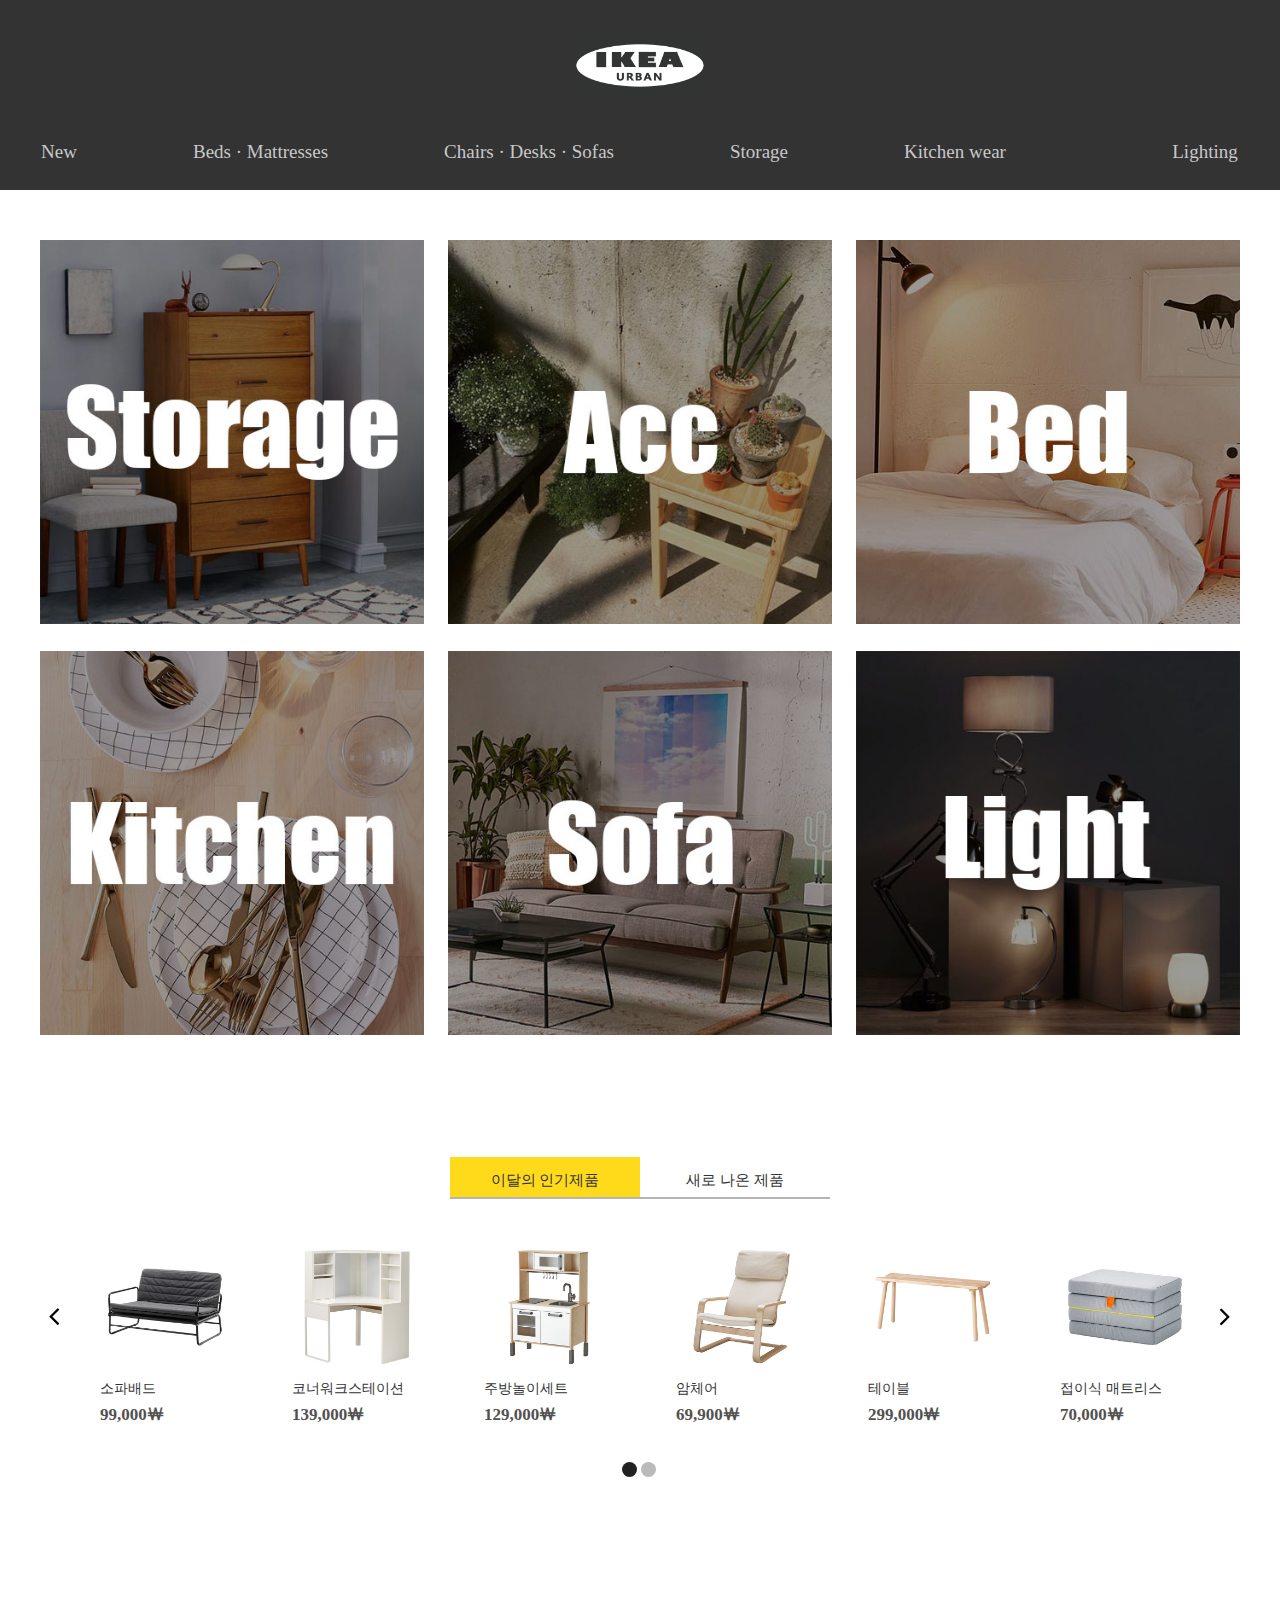
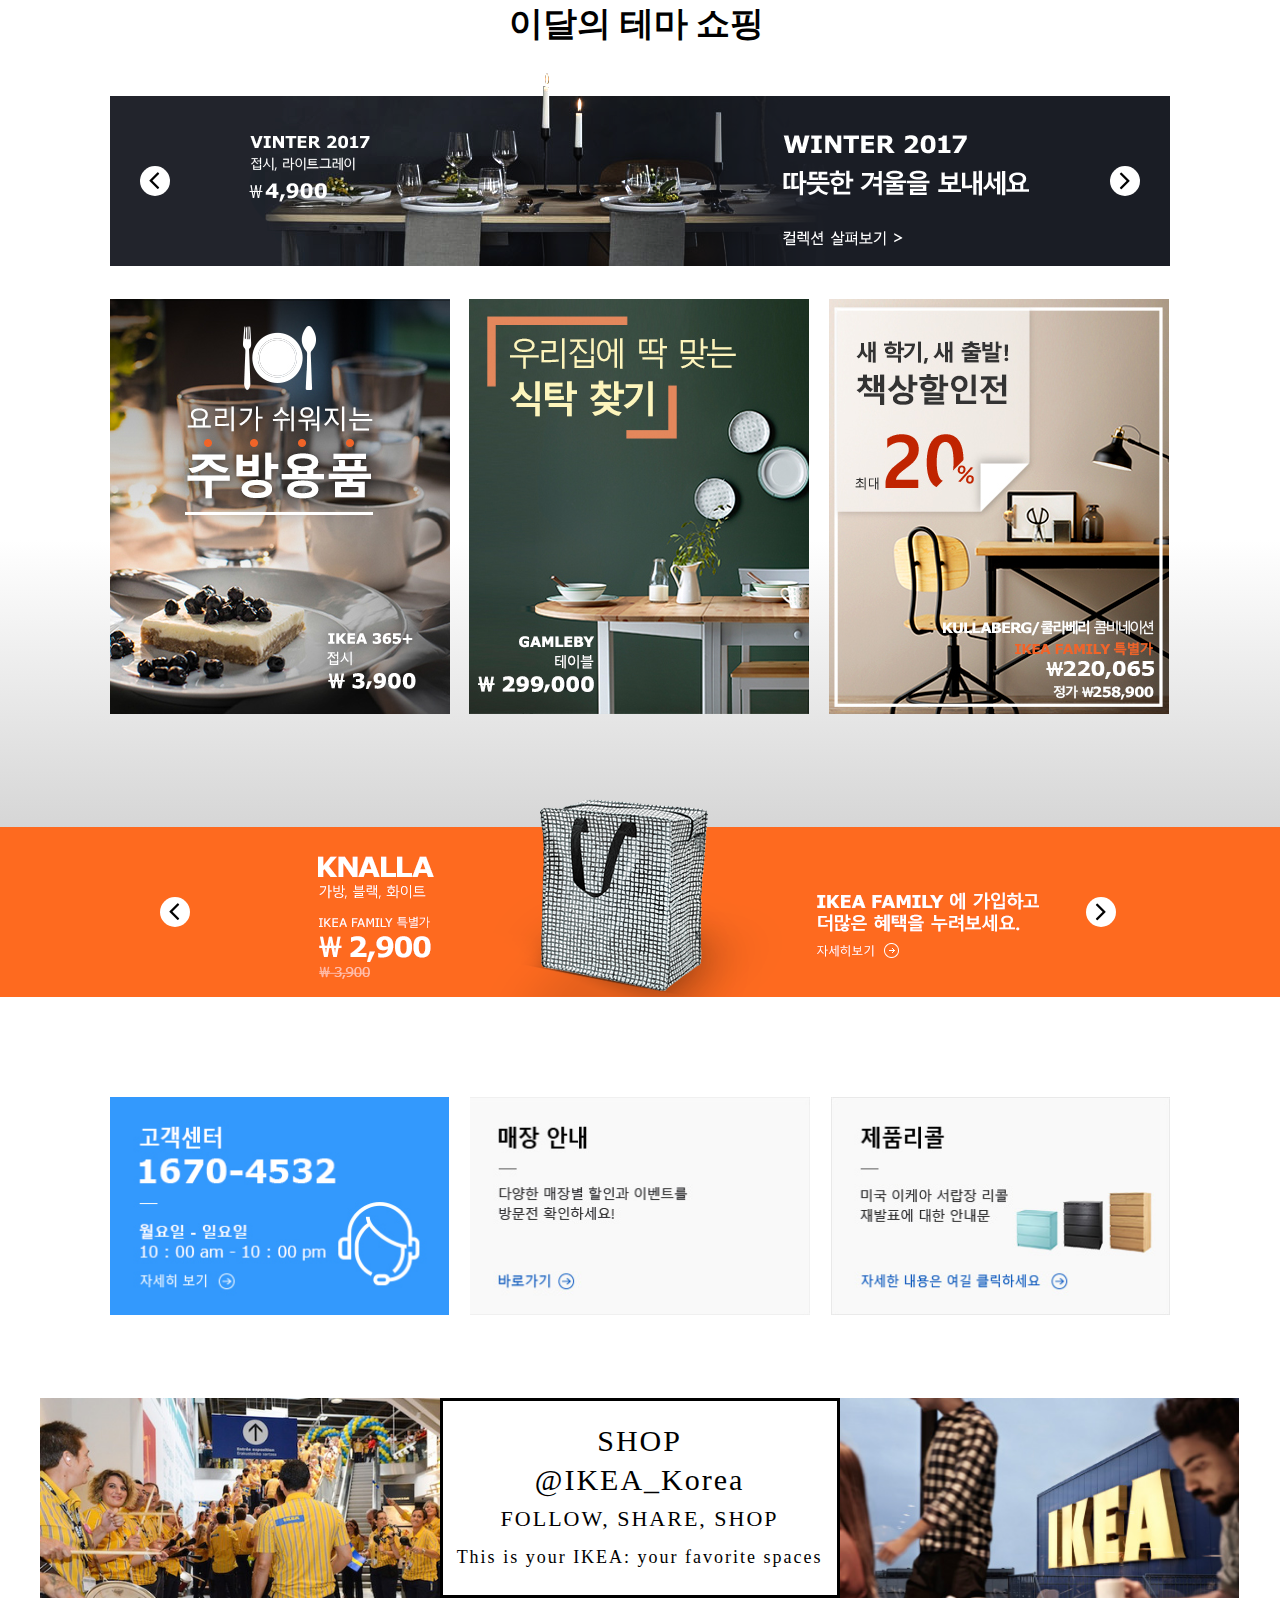
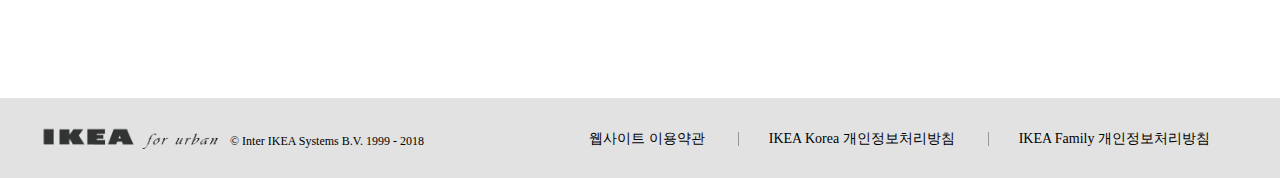
==== commit 5c8a7afd: "media 정리" ====
--- a/index.html
+++ b/index.html
@@ -7,9 +7,9 @@
   <meta name="viewport" content="width=device-width, initial-scale=1.0">
 
   <meta charset="UTF-8">
-   <meta name="viewport" content="width=device-width, initial-scale=1.0">
-
-   <meta http-equiv="X-UA-Compatible" content="ie=edge">
+  <meta name="viewport" content="width=device-width, initial-scale=1.0">
+
+  <meta http-equiv="X-UA-Compatible" content="ie=edge">
   <link rel="stylesheet" href="css/reset.css">
   <link rel="stylesheet" href="css/main.css">
   <title>IKEA main</title>
@@ -110,13 +110,13 @@
     <section class="firstblock">
 
       <div class="img30">
-          <div class="smallIMG"><img src="img/room/111.jpg" alt="33% 이미지" ></div>
-          <div class="smallIMG"><img src="img/room/222.jpg" alt="33% 이미지" ></div>
-          <div class="smallIMG"><img src="img/room/333.jpg" alt="33% 이미지" ></div>
-          <div class="smallIMG"><img src="img/room/444.jpg" alt="33% 이미지" ></div>
-          <div class="smallIMG"><img src="img/room/555.jpg" alt="33% 이미지" ></div>
-          <div class="smallIMG"><img src="img/room/666.jpg" alt="33% 이미지" ></div>
-        </div>
+        <div class="smallIMG"><img src="img/room/111.jpg" alt="33% 이미지"></div>
+        <div class="smallIMG"><img src="img/room/222.jpg" alt="33% 이미지"></div>
+        <div class="smallIMG"><img src="img/room/333.jpg" alt="33% 이미지"></div>
+        <div class="smallIMG"><img src="img/room/444.jpg" alt="33% 이미지"></div>
+        <div class="smallIMG"><img src="img/room/555.jpg" alt="33% 이미지"></div>
+        <div class="smallIMG"><img src="img/room/666.jpg" alt="33% 이미지"></div>
+      </div>
 
     </section>
 
--- a/css/main.css
+++ b/css/main.css
@@ -1,701 +1,711 @@
 @charset "UTF-8";
 header::after {
-   clear: both;
-   content: "";
-   display: block;
+  clear: both;
+  content: "";
+  display: block;
 }
 
 .mnb {
-   display: none;
+  display: none;
 }
 
 header {
-   width: 100%;
-   height: 190px;
-   background: #333333;
-   position: relative;
+  width: 100%;
+  height: 190px;
+  background: #333333;
+  position: relative;
 }
 
 header .logo {
-   width: 150px;
-   height: 80px;
-   margin: auto;
-   padding-top: 20px;
-   display: block;
+  width: 150px;
+  height: 80px;
+  margin: auto;
+  padding-top: 20px;
+  display: block;
 }
 
 header .logo img {
-   width: inherit;
+  width: inherit;
 }
 
 nav {
-   width: 1200px;
-   margin: auto;
-   height: 50px;
-   font-size: 19px;
-   margin-top: 30px;
+  width: 1200px;
+  margin: auto;
+  height: 50px;
+  font-size: 19px;
+  margin-top: 30px;
 }
 
 nav ul {
-   height: inherit;
-   margin: auto;
-   line-height: 44px;
+  height: inherit;
+  margin: auto;
+  line-height: 44px;
 }
 
 nav ul li {
-   float: left;
-   width: auto;
-   margin-right: 114px;
-   text-align: center;
-   position: relative;
-   /* height: 50px; */
+  float: left;
+  width: auto;
+  margin-right: 114px;
+  text-align: center;
+  position: relative;
+  /* height: 50px; */
 }
 
 nav ul li:last-child {
-   margin-right: 0;
-   float: right;
-   width: 70px !important;
+  margin-right: 0;
+  float: right;
+  width: 70px !important;
 }
 
 nav ul li a {
-   text-align: center;
-   color: rgb(200, 200, 200);
-   -webkit-transition: 0.2s;
-   -o-transition: 0.2s;
-   transition: 0.2s;
+  text-align: center;
+  color: rgb(200, 200, 200);
+  -webkit-transition: 0.2s;
+  -o-transition: 0.2s;
+  transition: 0.2s;
 }
 
 nav ul li a:hover {
-   color: #fff;
+  color: #fff;
 }
 
 .subnav-wrapper {
-   width: 100%;
-   height: 400px;
-   background: rgba(223, 223, 223, 0.95);
-   position: absolute;
-   top: 190px;
-   padding: 20px 0;
-   box-shadow: -1px 2px 20px rgb(69, 69, 69);
-   z-index: 999;
+  width: 100%;
+  height: 400px;
+  background: rgba(223, 223, 223, 0.95);
+  position: absolute;
+  top: 190px;
+  padding: 20px 0;
+  box-shadow: -1px 2px 20px rgb(69, 69, 69);
+  z-index: 999;
 }
 
 .subnav {
-   float: left;
-   text-align: left;
-   box-sizing: border-box;
-   margin-right: 115px;
+  float: left;
+  text-align: left;
+  box-sizing: border-box;
+  margin-right: 115px;
 }
 
 .lastdl {
-   margin-right: 0px !important;
+  margin-right: 0px !important;
 }
 
 .lastdl::after {
-   /* float: left;
+  /* float: left;
   margin-right: 0;
   width: 67px !important; */
-   content: "";
-   display: block;
-   clear: both;
+  content: "";
+  display: block;
+  clear: both;
 }
 
 .subnav:last-child {
-   margin-right: 0;
-   float: right;
+  margin-right: 0;
+  float: right;
 }
 
 .subnav:first-child {
-   margin-left: 157px;
+  margin-left: 157px;
 }
 
 .gnb>ul::after {
-   display: block;
-   content: "";
-   clear: both;
+  display: block;
+  content: "";
+  clear: both;
 }
 
 .subnav-inner {
-   width: 1200px;
-   height: 300px;
-   margin: auto;
-   position: relative;
+  width: 1200px;
+  height: 300px;
+  margin: auto;
+  position: relative;
 }
 
 .btn-close {
-   position: absolute;
-   z-index: 99;
-   top: 5px;
-   left: 0px;
-   width: 20px;
-   height: 20px;
-   background-image: url(../img/icons/close.png);
-   background-repeat: no-repeat;
-   background-size: contain;
+  position: absolute;
+  z-index: 99;
+  top: 5px;
+  left: 0px;
+  width: 20px;
+  height: 20px;
+  background-image: url(../img/icons/close.png);
+  background-repeat: no-repeat;
+  background-size: contain;
 }
 
 .subnav>dt {
-   font-weight: bold;
-   text-align: left;
-   margin-bottom: 4px;
+  font-weight: bold;
+  text-align: left;
+  margin-bottom: 4px;
 }
 
 .subnav>dt>a {
-   color: #404040;
-   font-size: 19px;
-   line-height: 30px;
+  color: #404040;
+  font-size: 19px;
+  line-height: 30px;
 }
 
 .subnav dd {
-   font-size: 17px;
-   line-height: 30px;
-   text-align: left;
+  font-size: 17px;
+  line-height: 30px;
+  text-align: left;
 }
 
 dl.lineH>dd {
-   line-height: 39px;
+  line-height: 39px;
 }
 
 .subnav dd a {
-   color: black;
-   -webkit-transition: 0.1s;
-   -o-transition: 0.1s;
-   transition: 0.1s;
+  color: black;
+  -webkit-transition: 0.1s;
+  -o-transition: 0.1s;
+  transition: 0.1s;
 }
 
 .subnav dd a:hover {
-   color: #858585;
+  color: #858585;
 }
 
 .lastdd {
-   margin-bottom: 25px;
+  margin-bottom: 25px;
 }
 
 .widthcontrol {
-   width: 150px;
+  width: 150px;
 }
 
 /* -------------------  header end ------------------- */
 
 .contents {
-   width: 100%;
-   overflow: hidden;
+  width: 100%;
+  overflow: hidden;
 }
 
 .contents::after {
-   content: "";
-   display: block;
-   clear: both;
+  content: "";
+  display: block;
+  clear: both;
 }
 
 section::after {
-   content: "";
-   display: block;
-   clear: both;
+  content: "";
+  display: block;
+  clear: both;
 }
 
 .firstblock {
-   max-width: 1200px;
-   min-width: 320px;
-   width: 100%;
-   margin: auto;
-   margin-top: 50px;
-   height: auto;
-   margin-bottom: 50px;
+  max-width: 1200px;
+  min-width: 320px;
+  width: 100%;
+  margin: auto;
+  margin-top: 50px;
+  height: auto;
+  margin-bottom: 50px;
 }
 
 /* 지영 */
+
 .firstblock .img30 {
-   overflow: hidden;
+  overflow: hidden;
 }
 
 .firstblock .img30 div {
-   float: left;
-   width: 32%;
-   margin: 0 2% 2% 0;
-   cursor: pointer;
-   overflow: hidden;
-}
-.firstblock .img30 div:nth-child(3),
-.firstblock .img30 div:nth-child(6) {
-   margin-right: 0;
-}
+  float: left;
+  width: 32%;
+  margin: 0 2% 2% 0;
+  cursor: pointer;
+  overflow: hidden;
+}
+
+.firstblock .img30 div:nth-child(3), .firstblock .img30 div:nth-child(6) {
+  margin-right: 0;
+}
+
 .firstblock .img30 .smallIMG img {
-   width: 100%;
+  width: 100%;
 }
 
 .img30>div:hover img {
-   opacity: 0.8;
-   transform: scale(1.1);
-   transition: all .2s ease-in-out;
-}
+  opacity: 0.8;
+  transform: scale(1.1);
+  transition: all .2s ease-in-out;
+}
+
 /* 지영 */
+
 .secondblock {
-   margin-top: 50px;
-   width: 1200px;
-   height: 340px;
-   /* background: rgb(4, 224, 53); */
-   margin: 70px auto;
-   padding-top: 25px;
+  margin-top: 50px;
+  width: 1200px;
+  height: 340px;
+  /* background: rgb(4, 224, 53); */
+  margin: 70px auto;
+  padding-top: 25px;
 }
 
 .slidenav {
-   width: 380px;
-   height: 45px;
-   margin: auto;
+  width: 380px;
+  height: 45px;
+  margin: auto;
 }
 
 .slidenav ul {
-   height: 40px;
-   position: relative;
-   border-bottom: rgb(181, 181, 181) 2px solid;
+  height: 40px;
+  position: relative;
+  border-bottom: rgb(181, 181, 181) 2px solid;
 }
 
 .slidenav ul>li {
-   float: left;
-   width: 170px;
-   height: 30px;
-   text-align: center;
-   line-height: 26px;
-   padding: 10px 10px 0px;
+  float: left;
+  width: 170px;
+  height: 30px;
+  text-align: center;
+  line-height: 26px;
+  padding: 10px 10px 0px;
 }
 
 .slidenav ul>li>a {
-   font-size: 15px;
-   color: #333333;
+  font-size: 15px;
+  color: #333333;
 }
 
 .slidenav .mainOn {
-   background: #FFDA1A;
+  background: #FFDA1A;
 }
 
 .stuffslide {
-   width: 1200px;
-   height: 320px;
-   position: relative;
-   margin: 0 auto;
+  width: 1200px;
+  height: 320px;
+  position: relative;
+  margin: 0 auto;
 }
 
 .itemslide-visual {
-   margin: auto;
-   padding-top: 30px;
-   box-sizing: border-box;
-   width: 1100px;
-   height: 260px;
-   overflow: hidden;
+  margin: auto;
+  padding-top: 30px;
+  box-sizing: border-box;
+  width: 1100px;
+  height: 260px;
+  overflow: hidden;
 }
 
 .bestitem-slide {
-   width: 99999px;
-   height: 260px;
-   margin: auto;
-   overflow: hidden;
-   position: relative;
-   /*margin-left: -1158px*/
+  width: 99999px;
+  height: 260px;
+  margin: auto;
+  overflow: hidden;
+  position: relative;
+  /*margin-left: -1158px*/
 }
 
 .bestitem-slide>li {
-   float: left;
-   padding: 10px;
-   margin-right: 42px;
+  float: left;
+  padding: 10px;
+  margin-right: 42px;
 }
 
 .bestitem-slide>li>a>img {
-   display: block;
-   width: 130px;
+  display: block;
+  width: 130px;
 }
 
 .bestitem-slide>li>a>span {
-   display: block;
-   font-size: 17px;
-   font-weight: bold;
-   color: #535151;
+  display: block;
+  font-size: 17px;
+  font-weight: bold;
+  color: #535151;
 }
 
 .bestitem-slide>li>a>strong {
-   display: block;
-   margin: 10px 0;
-   font-size: 14px;
-   color: #333333;
+  display: block;
+  margin: 10px 0;
+  font-size: 14px;
+  color: #333333;
 }
 
 .main-contorler {
-   position: absolute;
-   width: 100%;
-   top: 100px;
+  position: absolute;
+  width: 100%;
+  top: 100px;
 }
 
 .mainprev, .mainnext {
-   display: block;
-   text-indent: -9999px;
-   width: 30px;
-   height: 30px;
+  display: block;
+  text-indent: -9999px;
+  width: 30px;
+  height: 30px;
 }
 
 .mainprev2, .mainnext2 {
-   display: block;
-   text-indent: -9999px;
-   width: 30px;
-   height: 30px;
+  display: block;
+  text-indent: -9999px;
+  width: 30px;
+  height: 30px;
 }
 
 .mainprev {
-   float: left;
-   background: url('../img/icons/prev.png');
-   background-size: contain;
+  float: left;
+  background: url('../img/icons/prev.png');
+  background-size: contain;
 }
 
 .mainnext {
-   float: right;
-   background: url('../img/icons/next.png');
-   background-size: contain;
+  float: right;
+  background: url('../img/icons/next.png');
+  background-size: contain;
 }
 
 .main-pagenation {
-   width: 36px;
-   margin: auto;
+  width: 36px;
+  margin: auto;
 }
 
 .main-pagenation span {
-   display: inline-block;
-   width: 15px;
-   height: 15px;
-   background-color: rgb(186, 186, 186);
-   border-radius: 50%;
+  display: inline-block;
+  width: 15px;
+  height: 15px;
+  background-color: rgb(186, 186, 186);
+  border-radius: 50%;
 }
 
 span.pageOn {
-   background: rgb(34, 34, 34);
+  background: rgb(34, 34, 34);
 }
 
 .thirdblock {
-   width: 100%;
-   height: 170px;
-   position: relative;
-   background: #FE6A1F;
-   z-index: 10;
-   margin-bottom: 100px;
+  width: 100%;
+  height: 170px;
+  position: relative;
+  background: #FE6A1F;
+  z-index: 10;
+  margin-bottom: 100px;
 }
 
 .longbanner-visual {
-   display: block;
-   width: 1060px;
-   height: 170px;
-   margin: auto;
-   position: relative;
+  display: block;
+  width: 1060px;
+  height: 170px;
+  margin: auto;
+  position: relative;
 }
 
 .longbanner-inner {
-   width: 9999px;
-   position: absolute;
-   top: -30px;
+  width: 9999px;
+  position: absolute;
+  top: -30px;
 }
 
 .longbanner-inner>img {
-   display: block;
-   left: 39px;
-   position: absolute;
+  display: block;
+  left: 39px;
+  position: absolute;
 }
 
 .longbanner-inner>img:last-child {
-   display: none;
+  display: none;
 }
 
 .thirdblock .main-contorler2 {
-   width: 956px;
-   margin: auto;
-   padding-top: 70px;
-   z-index: 100;
-   position: absolute;
-   left: 50px;
+  width: 956px;
+  margin: auto;
+  padding-top: 70px;
+  z-index: 100;
+  position: absolute;
+  left: 50px;
 }
 
 .main-contorler2 a {
-   display: block;
-   width: 30px;
-   height: 30px;
-   border-radius: 50%;
-   background: white;
+  display: block;
+  width: 30px;
+  height: 30px;
+  border-radius: 50%;
+  background: white;
 }
 
 .main-contorler2 a img {
-   display: block;
-   width: 30px;
+  display: block;
+  width: 30px;
 }
 
 .mainprev2 {
-   float: left;
+  float: left;
 }
 
 .mainnext2 {
-   float: right;
+  float: right;
 }
 
 .addedblock {
-   width: 100%;
-   height: 830px;
-   background: linear-gradient(white, white, white, rgb(214, 214, 214));
-   padding-bottom: 30px;
+  width: 100%;
+  height: 830px;
+  background: linear-gradient(white, white, white, rgb(214, 214, 214));
+  padding-bottom: 30px;
 }
 
 .addedblock-inner {
-   width: 1200px;
-   margin: auto;
+  width: 1200px;
+  margin: auto;
 }
 
 .addedblock-inner h2 {
-   font-size: 34px;
-   font-weight: bold;
-   padding: 40px 0 25px 0;
-   width: 262px;
-   margin: auto;
+  font-size: 34px;
+  font-weight: bold;
+  padding: 40px 0 25px 0;
+  width: 262px;
+  margin: auto;
 }
 
 .imgblock {
-   width: 1060px;
-   height: 440px;
-   margin: auto;
+  width: 100%;
+  max-width: 1060px;
+  height: 440px;
+  margin: auto;
 }
 
 .imgblock ul li {
-   float: left;
-   width: 340px;
-   margin-right: 20px;
-   cursor: pointer;
+  float: left;
+  width: 100%;
+  max-width: 317px;
+  /* min-width:320px; */
+  margin-right: 4%;
+  cursor: pointer;
 }
 
 .imgblock ul li:last-child {
-   margin-right: 0;
+  margin-right: 0;
 }
 
 .bottomslide {
-   width: 1060px;
-   margin: auto;
-   margin-bottom: 30px;
-   overflow: hidden;
-   position: relative;
+  width: 1060px;
+  margin: auto;
+  margin-bottom: 30px;
+  overflow: hidden;
+  position: relative;
 }
 
 .bottomslide ul {
-   width: 3000px;
+  width: 3000px;
 }
 
 .bottomslide ul li {
-   float: left;
-   cursor: pointer;
+  float: left;
+  cursor: pointer;
 }
 
 .bottomslide .main-contorler3 {
-   width: 1000px;
-   position: absolute;
-   top: 100px;
-   left: 30px;
+  width: 1000px;
+  position: absolute;
+  top: 100px;
+  left: 30px;
 }
 
 .bottomslide .main-contorler3 .mainprev3 {
-   display: block;
-   width: 30px;
-   height: 30px;
-   background: white;
-   border-radius: 50%;
-   float: left;
+  display: block;
+  width: 30px;
+  height: 30px;
+  background: white;
+  border-radius: 50%;
+  float: left;
 }
 
 .mainprev3>img {
-   display: block;
-   width: 30px;
-   height: 30px;
+  display: block;
+  width: 30px;
+  height: 30px;
 }
 
 .bottomslide .main-contorler3 .mainnext3 {
-   display: block;
-   width: 30px;
-   height: 30px;
-   background: white;
-   border-radius: 50%;
-   float: right;
+  display: block;
+  width: 30px;
+  height: 30px;
+  background: white;
+  border-radius: 50%;
+  float: right;
 }
 
 .mainnext3>img {
-   display: block;
-   width: 30px;
-   height: 30px;
+  display: block;
+  width: 30px;
+  height: 30px;
 }
 
 .fourthblock {
-   width: 100%;
-   max-width: 1200px;
-   min-width: 320px;
-   margin: auto;
-   margin-bottom: 80px;
+  width: 100%;
+  max-width: 1200px;
+  min-width: 320px;
+  margin: auto;
+  margin-bottom: 80px;
 }
 
 .fourthblock-inner {
-   max-width: 1060px;
-   width: 100%;
-   margin: auto;
-   overflow: hidden;
-}
-.fourthblock-inner ul{
-   overflow: hidden;
-}
+  max-width: 1060px;
+  width: 100%;
+  margin: auto;
+  overflow: hidden;
+}
+
+.fourthblock-inner ul {
+  overflow: hidden;
+}
+
 .fourthblock-inner ul li {
-   float: left;
-   width: 32%;
-   margin-right: 2%;
-   cursor: pointer;
+  float: left;
+  width: 32%;
+  margin-right: 2%;
+  cursor: pointer;
 }
 
 .fourthblock-inner ul li:last-child {
-   margin-right: 0px;
-}
-
-.fourthblock-inner ul li a img{
-   width: 100%;
-}
+  margin-right: 0px;
+}
+
+.fourthblock-inner ul li a img {
+  width: 100%;
+}
+
 .lastblock {
-   width: 100%;
+  width: 100%;
 }
 
 .photowrapper {
-   max-width: 1200px;
-   width: 100%;
-   margin: auto;
+  max-width: 1200px;
+  width: 100%;
+  margin: auto;
 }
 
 .photowrapper ul {
-   max-width: 1200px;
-   width: 100%;
-   height: 300px;
+  max-width: 1200px;
+  width: 100%;
+  height: 300px;
 }
 
 .photowrapper ul li:first-child {
-   background: url('../img/main/div1.jpg');
-   background-repeat: no-repeat;
-   background-size: cover;
+  background: url('../img/main/div1.jpg');
+  background-repeat: no-repeat;
+  background-size: cover;
 }
 
 .photowrapper ul li:last-child {
-   background: url('../img/main/div2.jpg');
-   background-repeat: no-repeat;
-   background-size: cover;
+  background: url('../img/main/div2.jpg');
+  background-repeat: no-repeat;
+  background-size: cover;
 }
 
 .photowrapper ul li {
-   width: 33.3%;
-   height: 200px;
-   float: left;
+  width: 33.3%;
+  height: 200px;
+  float: left;
 }
 
 .centertext {
-   width: 400px !important;
-   border: 3px black solid;
-   box-sizing: border-box;
-   text-align: center;
-   font-family: impact;
-   font-size: 30px;
-   padding: 20px 0;
-   line-height: 39px;
-   letter-spacing: 2px;
+  width: 400px !important;
+  border: 3px black solid;
+  box-sizing: border-box;
+  text-align: center;
+  font-family: impact;
+  font-size: 30px;
+  padding: 20px 0;
+  line-height: 39px;
+  letter-spacing: 2px;
 }
 
 .centertext p:nth-child(3) {
-   font-size: 22px;
+  font-size: 22px;
 }
 
 .centertext p:nth-child(4) {
-   font-size: 18px;
+  font-size: 18px;
 }
 
 .m_none {
-   display: none;
+  display: none;
 }
 
 /* -------------------  contents end ------------------- */
 
 footer {
-   background: rgb(226, 226, 226);
-   height: 80px;
-   box-sizing: border-box;
-   padding-top: 23px;
+  background: rgb(226, 226, 226);
+  height: 80px;
+  box-sizing: border-box;
+  padding-top: 23px;
 }
 
 footer .footer-inner {
-   width: 1200px;
-   margin: auto;
+  width: 1200px;
+  margin: auto;
 }
 
 footer .footer-inner .footer-left .footerlogo {
-   width: 190px;
-   height: inherit;
+  width: 190px;
+  height: inherit;
 }
 
 footer .footer-left {
-   float: left;
+  float: left;
 }
 
 footer .footer-left img {
-   float: left;
+  float: left;
 }
 
 footer .footer-left p {
-   float: right;
-   line-height: 40px;
-   font-size: 12px;
+  float: right;
+  line-height: 40px;
+  font-size: 12px;
 }
 
 footer .footer-right {
-   float: right;
-   margin-right: 30px;
-   margin-top: 11px;
-   font-size: 14px;
+  float: right;
+  margin-right: 30px;
+  margin-top: 11px;
+  font-size: 14px;
 }
 
 footer .footer-right ul {
-   height: 18px;
+  height: 18px;
 }
 
 footer .footer-right ul li {
-   float: left;
-   height: 18px;
-   margin-left: 32px;
+  float: left;
+  height: 18px;
+  margin-left: 32px;
 }
 
 footer .footer-right ul li a {
-   color: black;
-   margin-left: 30px;
-   vertical-align: top;
+  color: black;
+  margin-left: 30px;
+  vertical-align: top;
 }
 
 footer .footer-right ul li:first-child {
-   margin-left: 0;
+  margin-left: 0;
 }
 
 footer .footer-right ul li:first-child::before {
-   border: none;
+  border: none;
 }
 
 footer .footer-right ul li:last-child a::after {
-   display: block;
-   content: "";
-   clear: both;
+  display: block;
+  content: "";
+  clear: both;
 }
 
 footer .footer-right ul li::before {
-   content: " ";
-   width: 1px;
-   height: 14px;
-   display: inline-block;
-   border-right: 1px solid #00000054;
-   margin: auto;
+  content: " ";
+  width: 1px;
+  height: 14px;
+  display: inline-block;
+  border-right: 1px solid #00000054;
+  margin: auto;
 }
 
 <<<<<<< HEAD .m_none {
-   display: none;
+  display: none;
 }
 
 .m_arrwo {
-   display: none;
+  display: none;
 }
 
 /* -------------------  footer end ------------------- */
@@ -703,249 +713,227 @@
 /* 지영언니 미디어쿼리 */
 
 @media screen and (max-width:768px) {
-   /* 지영언니 코드 */
-  .firstblock .img30 div{
-     width: 49%;
-  }
-   .firstblock .img30 div:nth-child(2),
-   .firstblock .img30 div:nth-child(4){
-     margin-right: 0;
-  }
-  .firstblock .img30 div:nth-child(3){
-     margin-right: 2%;
- }
-
-   /* 여기서부터 소영 코드 */
-   /* addedblock */
-   .secondblock {
-      display: none;
-   }
-   .addedblock {
-      height: 400px;
-   }
-   .imgblock ul li {
-      width: 238px;
-   }
-   .imgblock ul li img {
-      width: 250px;
-   }
-   /* 일단 display none */
-   .bottomslide {
-      display: none;
-   }
-   .addedblock {
-      height: 430px;
-   }
-   .addedblock-inner {
-      width: 100%;
-   }
-   .main-contorler2 {
-      display: none;
-   }
-   .longbanner-inner>img {
-      display: none;
-   }
-   /* 3 */
-   .thirdblock {
-      height: 55px;
-      margin-bottom: 50px;
-   }
-   .m_arrwo {
-      display: block;
-      position: absolute;
-      width: 40px;
-      right: 50px;
-      top: 7px;
-      height: 40px;
-   }
-   .m_arrwo img {
-      display: block;
-      width: 40px;
-      height: 40px;
-      /* background: url(../img/main/arrow2.png) no-repeat; */
-   }
-   .m_none {
-      display: block;
-      color: #fff;
-      font-size: 12px;
-      line-height: 14px;
-      padding-top: 15px;
-      margin-left: 120px;
-   }
-   .longbanner-visual {
-      width: 100%;
-      margin: 0 15px 15px !important;
-      height: 55px;
-      background: #FB6A2E;
-      background-image: url(https://uiux.newideas.kr/images/ikea-family-logo.svg);
-      background-position: left 30px top 12px;
-      background-repeat: no-repeat;
-      background-size: auto 30px;
-   }
-   /* 4 지영 수정 */
-   .fourthblock{
-      margin-bottom: 30px;
-   }
-   .fourthblock-inner {
-   }
-   .fourthblock-inner ul {}
-   .fourthblock-inner ul li {
-   }
-   .fourthblock {
-   }
-
-
-   /* photowrapper */
-   .photowrapper {
-      /* margin-bottom: 40px; */
-   }
-   .photowrapper ul {
-      /* width: 100%; */
-      height: 240px;
-   }
-   .photowrapper ul li {
-      /* width: 184px;
-      height: 200px;
-      float: left; */
-   }
-}
-
-/* 진수 768 */
-
-@media screen and (max-width:768px) {
-   body {
-      transition: .5s;
-   }
-   .subnav-wrapper {
-      display: none;
-   }
-   .gnb {
-      display: none;
-   }
-   header {
-      height: 90px;
-      position: relative;
-   }
-   header h1 {
-      display: block;
-      width: 200px;
-      height: 90px;
-      margin: auto;
-   }
-   a.mnb_btn {
-      width: 60px;
-      height: 60px;
-      display: block;
-      position: absolute;
-      z-index: 9999;
-      left: 10px;
-      top: 15px;
-      background-image: url('../img/main/hamburger.png');
-      background-size: cover;
-      background-repeat: no-repeat;
-      background-position: center;
-   }
-   a.mnb_btn>span {
-      display: block;
-      width: inherit;
-      height: inherit;
-   }
-   .hamburger {
-      width: 60px;
-      height: 60px;
-   }
-   .mnb {
-      display: none;
-      margin: 0;
-      width: 300px;
-      position: absolute;
-      top: 0;
-      left: -300px;
-      background: rgb(172, 172, 172);
-      transition: .5s;
-   }
-   .menuOn {
-      left: -300px;
-      display: block;
-      transition: .5s;
-   }
-   .menuOn2 {
-      margin-left: 300px;
-      transition: .5s;
-   }
-   .mnb ul li {
-      float: none;
-      margin: 0;
-   }
-   .mnb ul li:last-child {
-      float: none;
-      margin: auto;
-   }
-   a.logo {
-      padding-top: 0;
-   }
-}
-/* 진수 768 */
-
+  /* 진수 코드  */
+  body {
+    transition: .5s;
+  }
+  .subnav-wrapper {
+    display: none;
+  }
+  .gnb {
+    display: none;
+  }
+  header {
+    height: 90px;
+    position: relative;
+  }
+  header h1 {
+    display: block;
+    width: 200px;
+    height: 90px;
+    margin: auto;
+  }
+  a.mnb_btn {
+    width: 60px;
+    height: 60px;
+    display: block;
+    position: absolute;
+    z-index: 9999;
+    left: 10px;
+    top: 15px;
+    background-image: url('../img/main/hamburger.png');
+    background-size: cover;
+    background-repeat: no-repeat;
+    background-position: center;
+  }
+  a.mnb_btn>span {
+    display: block;
+    width: inherit;
+    height: inherit;
+  }
+  .hamburger {
+    width: 60px;
+    height: 60px;
+  }
+  .mnb {
+    display: none;
+    margin: 0;
+    width: 300px;
+    position: absolute;
+    top: 0;
+    left: -300px;
+    background: rgb(172, 172, 172);
+    transition: .5s;
+  }
+  .menuOn {
+    left: -300px;
+    display: block;
+    transition: .5s;
+  }
+  .menuOn2 {
+    margin-left: 300px;
+    transition: .5s;
+  }
+  .mnb ul li {
+    float: none;
+    margin: 0;
+  }
+  .mnb ul li:last-child {
+    float: none;
+    margin: auto;
+  }
+  a.logo {
+    padding-top: 0;
+  }
+  /* 진수 코드 끝 */
+  /* 지영언니 코드 */
+  .firstblock {
+    margin-bottom: -20px;
+  }
+  .firstblock .img30 div {
+    width: 49%;
+  }
+  .firstblock .img30 div:nth-child(2), .firstblock .img30 div:nth-child(4) {
+    margin-right: 0;
+  }
+  .firstblock .img30 div:nth-child(3) {
+    margin-right: 2%;
+  }
+  /* 여기서부터 소영 코드 */
+  /* display block */
+  .secondblock {
+    display: none;
+  }
+  .bottomslide {
+    display: none;
+  }
+  .main-contorler2 {
+    display: none;
+  }
+  .longbanner-inner>img {
+    display: none;
+  }
+  /* imgblock */
+  .imgblock {
+    width: 100%;
+    height: 100%;
+  }
+  .imgblock ul li {
+    width: 30%;
+  }
+  .imgblock ul li img {
+    width: 105%;
+  }
+  /* addblock */
+  .addedblock {
+    height: 100%;
+  }
+  .addedblock-inner {
+    width: 100%;
+  }
+  .addedblock-inner h2 {
+    padding: 60px 0 25px 0;
+  }
+  /* thirdblock */
+  .thirdblock {
+    height: 55px;
+    margin-bottom: 30px;
+  }
+  .m_arrwo {
+    display: block;
+    position: absolute;
+    width: 40px;
+    right: 50px;
+    top: 7px;
+    height: 40px;
+  }
+  /* arrow img */
+  .m_arrwo img {
+    display: block;
+    width: 40px;
+    height: 40px;
+  }
+  .m_none {
+    display: block;
+    color: #fff;
+    font-size: 12px;
+    line-height: 14px;
+    padding-top: 15px;
+    margin-left: 120px;
+  }
+  .longbanner-visual {
+    width: 100%;
+    margin: 0 15px 15px !important;
+    height: 55px;
+    background: #FB6A2E;
+    background-image: url(https://uiux.newideas.kr/images/ikea-family-logo.svg);
+    background-position: left 30px top 12px;
+    background-repeat: no-repeat;
+    background-size: auto 30px;
+  }
+  /* 4 지영 수정 */
+  .fourthblock {
+    margin-bottom: 30px;
+  }
+  /* photowrapper */
+  .photowrapper ul {
+    height: 240px;
+  }
+}
+
+/* media 480px start */
 
 @media screen and (max-width: 480px) {
-   /* 지영 */
-   .firstblock{
-      margin-top: 0;
-   }
-   .fourthblock-inner ul li:last-child{
-      margin: 2% auto;
-   }
-   .fourthblock-inner ul li{
-      float: unset;
-      width: 72%;
-      margin: 2% auto;
-   }
-   .photowrapper {
-      /* margin-bottom: 40px; */
-   }
-   .centertext{
-      width: 100% !important;
-      padding: 32px 0;
-      line-height: 30px;
-   }
-   .centertext p{
-      font-size: 28px;
-   }
-   .centertext p:nth-child(3){
-      font-size: 22px;
-   }
-   .centertext p:nth-child(4){
-      font-size: 18px;
-   }
-
-   .photowrapper ul li {
-      /* margin-left: 38px; */
-   }
-   .photowrapper ul li:first-child {
-      /* background: url(../img/main/div2.jpg);
-      background-repeat: no-repeat;
-      background-size: cover; */
-      display: none;
-   }
-   .photowrapper ul li:last-child {
-      /* background: url(../img/main/div2.jpg);
-      background-repeat: no-repeat;
-      background-size: cover; */
-      display: none;
-   }
-   /* 지영 */
-
-   /* 소영*/
-   /* 이달의 쇼핑 */
-   .addedblock {
-      height: 290px;
-   }
-   .imgblock ul li {
-      width: 143px;
-   }
-   .imgblock ul li img {
-      width: 154px;
-   }
-   /* 소영 */
-}
+  /* 지영 */
+  .firstblock {
+    margin-top: 0;
+  }
+  /* 소영 시작 */
+  /* 이달의 쇼핑 */
+  .addedblock {
+    height: 100%;
+  }
+  .imgblock {
+    width: 100%;
+  }
+  .imgblock ul li {
+    width: 30%;
+  }
+  .imgblock ul li img {
+    width: 105%;
+  }
+  .m_arrwo img {
+    display: none;
+  }
+  /* 소영  끝 */
+  /* 지영 시작 */
+  .fourthblock-inner ul li:last-child {
+    margin: 2% auto;
+  }
+  .fourthblock-inner ul li {
+    float: unset;
+    width: 72%;
+    margin: 2% auto;
+  }
+  .centertext {
+    width: 100% !important;
+    padding: 32px 0;
+    line-height: 30px;
+  }
+  .centertext p {
+    font-size: 28px;
+  }
+  .centertext p:nth-child(3) {
+    font-size: 22px;
+  }
+  .centertext p:nth-child(4) {
+    font-size: 18px;
+  }
+  .photowrapper ul li:first-child {
+    display: none;
+  }
+  .photowrapper ul li:last-child {
+    display: none;
+  }
+  /* 지영 끝 */
+}
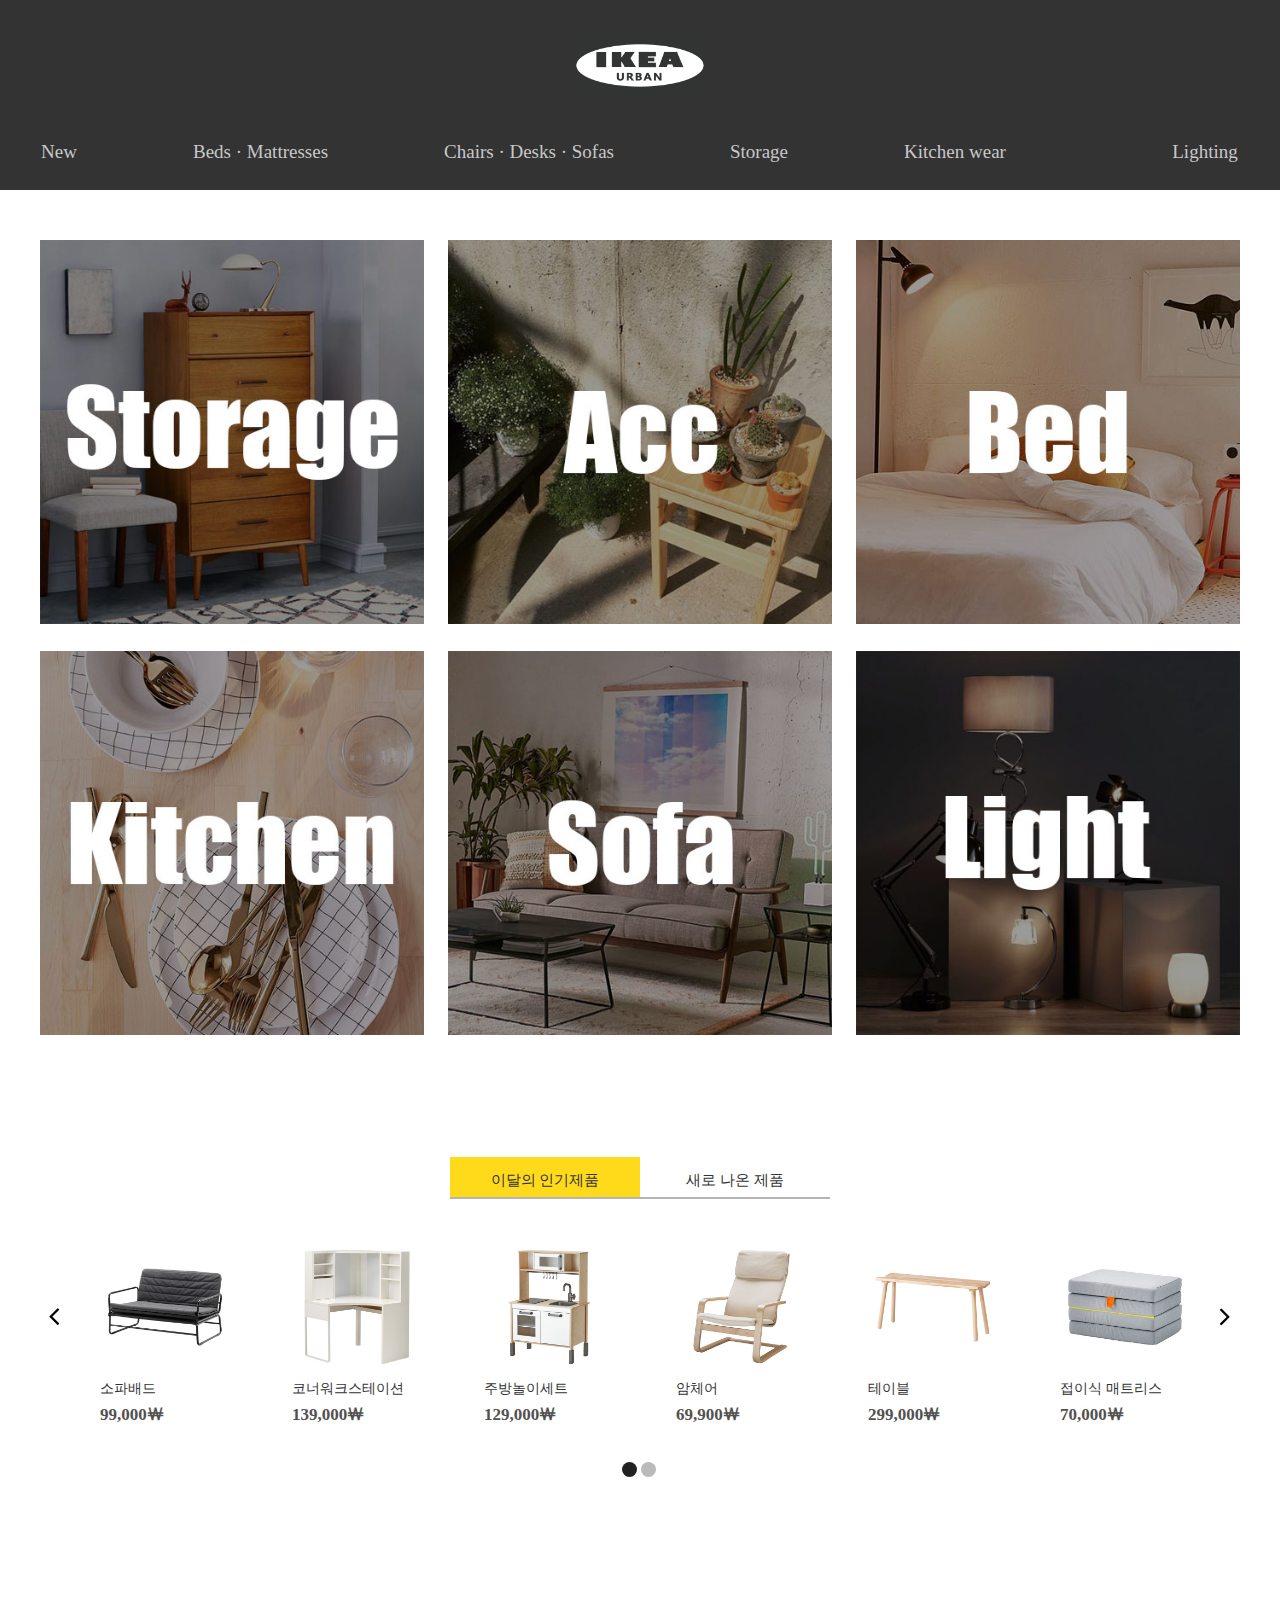
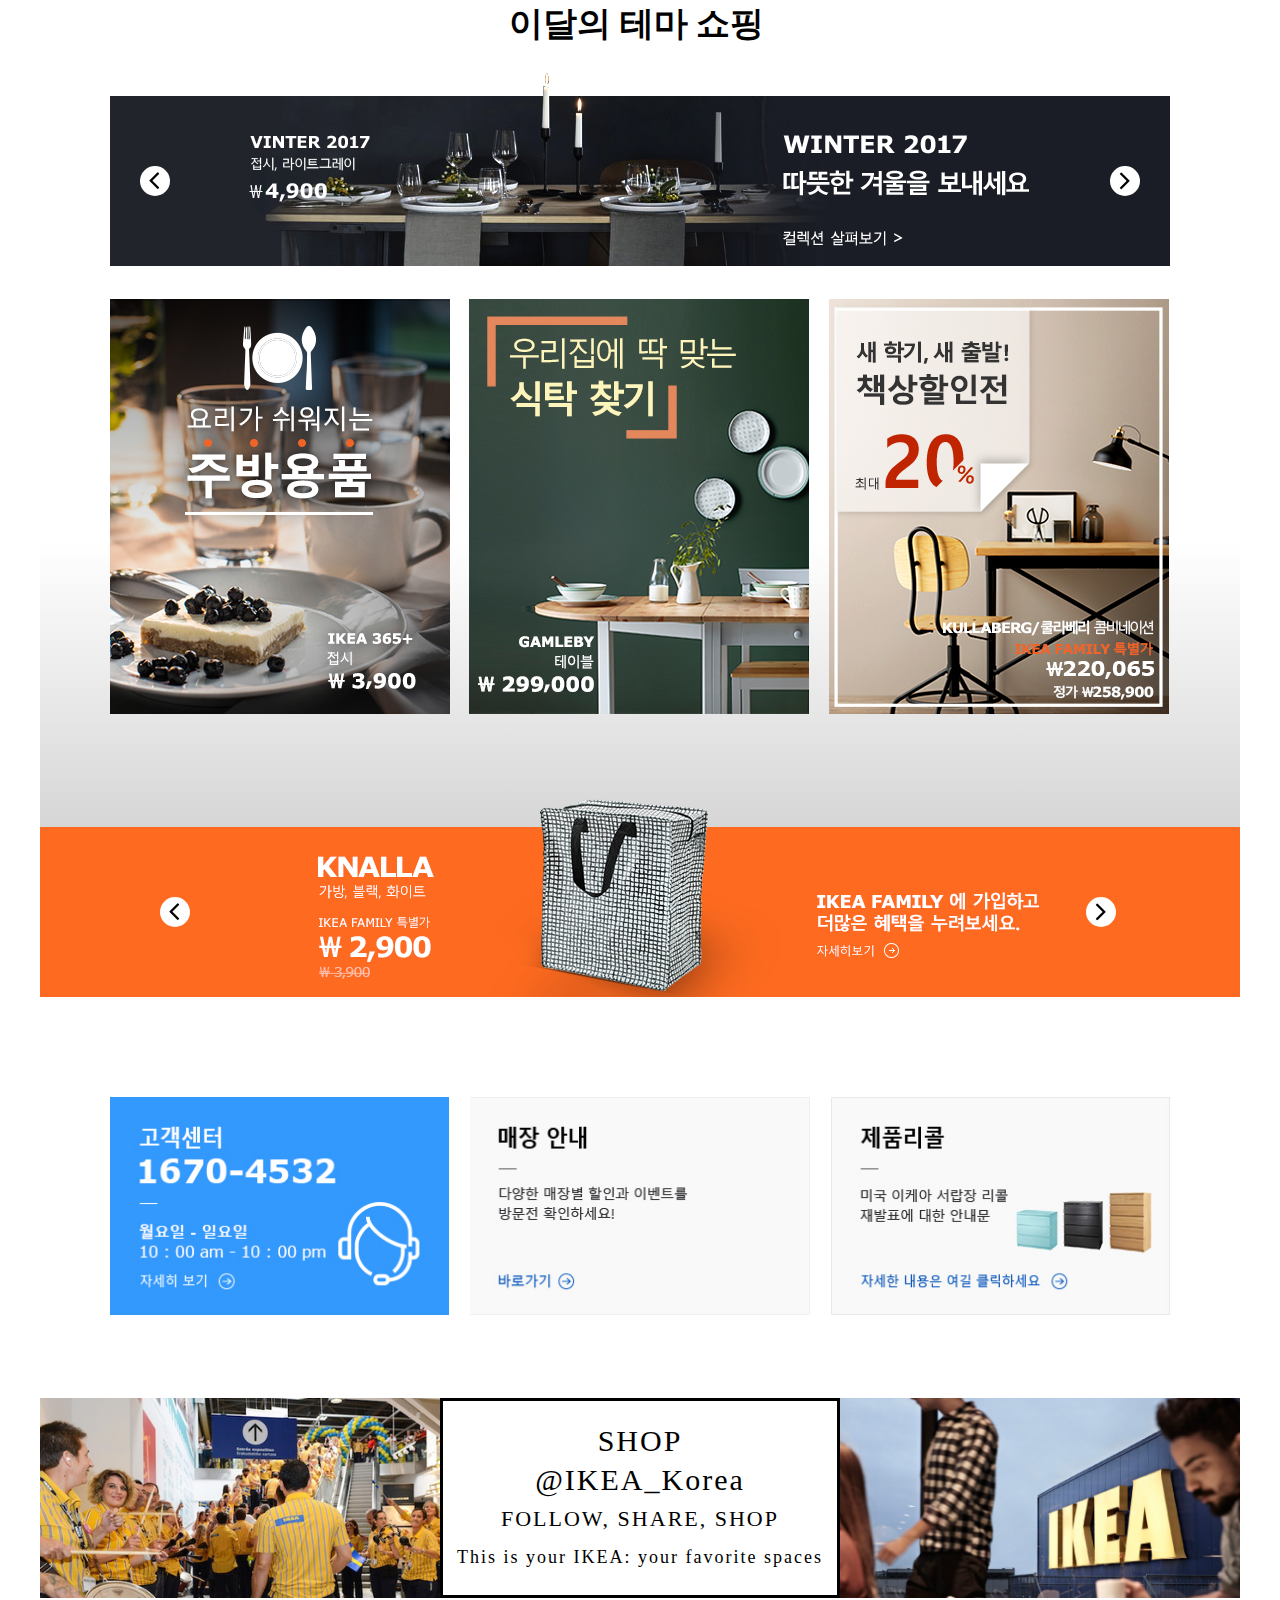
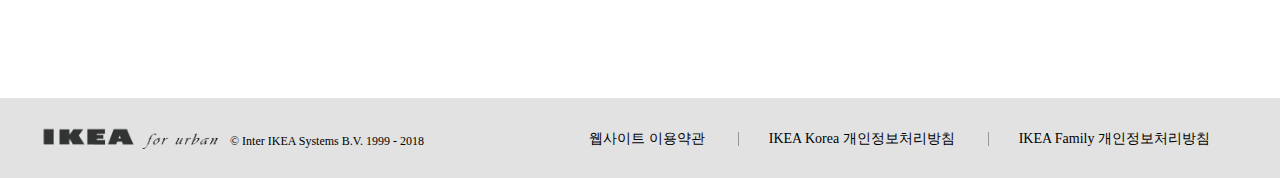
==== commit 62143bd6: "contents" ====
--- a/index.html
+++ b/index.html
@@ -362,7 +362,6 @@
         </ul>
       </div>
     </section>
-
   </div>
 
   <footer>
--- a/css/main.css
+++ b/css/main.css
@@ -1,711 +1,704 @@
 @charset "UTF-8";
 header::after {
-  clear: both;
-  content: "";
-  display: block;
+   clear: both;
+   content: "";
+   display: block;
 }
 
 .mnb {
-  display: none;
+   display: none;
 }
 
 header {
-  width: 100%;
-  height: 190px;
-  background: #333333;
-  position: relative;
+   width: 100%;
+   height: 190px;
+   background: #333333;
+   position: relative;
 }
 
 header .logo {
-  width: 150px;
-  height: 80px;
-  margin: auto;
-  padding-top: 20px;
-  display: block;
+   width: 150px;
+   height: 80px;
+   margin: auto;
+   padding-top: 20px;
+   display: block;
 }
 
 header .logo img {
-  width: inherit;
+   width: inherit;
 }
 
 nav {
-  width: 1200px;
-  margin: auto;
-  height: 50px;
-  font-size: 19px;
-  margin-top: 30px;
+   width: 1200px;
+   margin: auto;
+   height: 50px;
+   font-size: 19px;
+   margin-top: 30px;
 }
 
 nav ul {
-  height: inherit;
-  margin: auto;
-  line-height: 44px;
+   height: inherit;
+   margin: auto;
+   line-height: 44px;
 }
 
 nav ul li {
-  float: left;
-  width: auto;
-  margin-right: 114px;
-  text-align: center;
-  position: relative;
-  /* height: 50px; */
+   float: left;
+   width: auto;
+   margin-right: 114px;
+   text-align: center;
+   position: relative;
+   /* height: 50px; */
 }
 
 nav ul li:last-child {
-  margin-right: 0;
-  float: right;
-  width: 70px !important;
+   margin-right: 0;
+   float: right;
+   width: 70px !important;
 }
 
 nav ul li a {
-  text-align: center;
-  color: rgb(200, 200, 200);
-  -webkit-transition: 0.2s;
-  -o-transition: 0.2s;
-  transition: 0.2s;
+   text-align: center;
+   color: rgb(200, 200, 200);
+   -webkit-transition: 0.2s;
+   -o-transition: 0.2s;
+   transition: 0.2s;
 }
 
 nav ul li a:hover {
-  color: #fff;
+   color: #fff;
 }
 
 .subnav-wrapper {
-  width: 100%;
-  height: 400px;
-  background: rgba(223, 223, 223, 0.95);
-  position: absolute;
-  top: 190px;
-  padding: 20px 0;
-  box-shadow: -1px 2px 20px rgb(69, 69, 69);
-  z-index: 999;
+   width: 100%;
+   height: 400px;
+   background: rgba(223, 223, 223, 0.95);
+   position: absolute;
+   top: 190px;
+   padding: 20px 0;
+   box-shadow: -1px 2px 20px rgb(69, 69, 69);
+   z-index: 999;
 }
 
 .subnav {
-  float: left;
-  text-align: left;
-  box-sizing: border-box;
-  margin-right: 115px;
+   float: left;
+   text-align: left;
+   box-sizing: border-box;
+   margin-right: 115px;
 }
 
 .lastdl {
-  margin-right: 0px !important;
+   margin-right: 0px !important;
 }
 
 .lastdl::after {
-  /* float: left;
+   /* float: left;
   margin-right: 0;
   width: 67px !important; */
-  content: "";
-  display: block;
-  clear: both;
+   content: "";
+   display: block;
+   clear: both;
 }
 
 .subnav:last-child {
-  margin-right: 0;
-  float: right;
+   margin-right: 0;
+   float: right;
 }
 
 .subnav:first-child {
-  margin-left: 157px;
+   margin-left: 157px;
 }
 
 .gnb>ul::after {
-  display: block;
-  content: "";
-  clear: both;
+   display: block;
+   content: "";
+   clear: both;
 }
 
 .subnav-inner {
-  width: 1200px;
-  height: 300px;
-  margin: auto;
-  position: relative;
+   width: 1200px;
+   height: 300px;
+   margin: auto;
+   position: relative;
 }
 
 .btn-close {
-  position: absolute;
-  z-index: 99;
-  top: 5px;
-  left: 0px;
-  width: 20px;
-  height: 20px;
-  background-image: url(../img/icons/close.png);
-  background-repeat: no-repeat;
-  background-size: contain;
+   position: absolute;
+   z-index: 99;
+   top: 5px;
+   left: 0px;
+   width: 20px;
+   height: 20px;
+   background-image: url(../img/icons/close.png);
+   background-repeat: no-repeat;
+   background-size: contain;
 }
 
 .subnav>dt {
-  font-weight: bold;
-  text-align: left;
-  margin-bottom: 4px;
+   font-weight: bold;
+   text-align: left;
+   margin-bottom: 4px;
 }
 
 .subnav>dt>a {
-  color: #404040;
-  font-size: 19px;
-  line-height: 30px;
+   color: #404040;
+   font-size: 19px;
+   line-height: 30px;
 }
 
 .subnav dd {
-  font-size: 17px;
-  line-height: 30px;
-  text-align: left;
+   font-size: 17px;
+   line-height: 30px;
+   text-align: left;
 }
 
 dl.lineH>dd {
-  line-height: 39px;
+   line-height: 39px;
 }
 
 .subnav dd a {
-  color: black;
-  -webkit-transition: 0.1s;
-  -o-transition: 0.1s;
-  transition: 0.1s;
+   color: black;
+   -webkit-transition: 0.1s;
+   -o-transition: 0.1s;
+   transition: 0.1s;
 }
 
 .subnav dd a:hover {
-  color: #858585;
+   color: #858585;
 }
 
 .lastdd {
-  margin-bottom: 25px;
+   margin-bottom: 25px;
 }
 
 .widthcontrol {
-  width: 150px;
+   width: 150px;
 }
 
 /* -------------------  header end ------------------- */
 
 .contents {
-  width: 100%;
-  overflow: hidden;
+   width: 1200px;
+   margin: 0 auto;
+   overflow: hidden;
 }
 
 .contents::after {
-  content: "";
-  display: block;
-  clear: both;
+   content: "";
+   display: block;
+   clear: both;
 }
 
 section::after {
-  content: "";
-  display: block;
-  clear: both;
+   content: "";
+   display: block;
+   clear: both;
 }
 
 .firstblock {
-  max-width: 1200px;
-  min-width: 320px;
-  width: 100%;
-  margin: auto;
-  margin-top: 50px;
-  height: auto;
-  margin-bottom: 50px;
+   /* max-width: 1200px;
+   min-width: 320px; */
+   width: 1200px;
+   margin: auto;
+   margin-top: 50px;
+   height: auto;
+   margin-bottom: 50px;
 }
 
 /* 지영 */
-
 .firstblock .img30 {
-  overflow: hidden;
+   overflow: hidden;
 }
 
 .firstblock .img30 div {
-  float: left;
-  width: 32%;
-  margin: 0 2% 2% 0;
-  cursor: pointer;
-  overflow: hidden;
-}
-
-.firstblock .img30 div:nth-child(3), .firstblock .img30 div:nth-child(6) {
-  margin-right: 0;
-}
-
+   float: left;
+   width: 32%;
+   margin: 0 2% 2% 0;
+   cursor: pointer;
+   overflow: hidden;
+}
+.firstblock .img30 div:nth-child(3),
+.firstblock .img30 div:nth-child(6) {
+   margin-right: 0;
+}
 .firstblock .img30 .smallIMG img {
-  width: 100%;
+   width: 100%;
 }
 
 .img30>div:hover img {
-  opacity: 0.8;
-  transform: scale(1.1);
-  transition: all .2s ease-in-out;
-}
-
+   opacity: 0.8;
+   transform: scale(1.1);
+   transition: all .2s ease-in-out;
+}
 /* 지영 */
-
 .secondblock {
-  margin-top: 50px;
-  width: 1200px;
-  height: 340px;
-  /* background: rgb(4, 224, 53); */
-  margin: 70px auto;
-  padding-top: 25px;
+   margin-top: 50px;
+   width: 1200px;
+   height: 340px;
+   /* background: rgb(4, 224, 53); */
+   margin: 70px auto;
+   padding-top: 25px;
 }
 
 .slidenav {
-  width: 380px;
-  height: 45px;
-  margin: auto;
+   width: 380px;
+   height: 45px;
+   margin: auto;
 }
 
 .slidenav ul {
-  height: 40px;
-  position: relative;
-  border-bottom: rgb(181, 181, 181) 2px solid;
+   height: 40px;
+   position: relative;
+   border-bottom: rgb(181, 181, 181) 2px solid;
 }
 
 .slidenav ul>li {
-  float: left;
-  width: 170px;
-  height: 30px;
-  text-align: center;
-  line-height: 26px;
-  padding: 10px 10px 0px;
+   float: left;
+   width: 170px;
+   height: 30px;
+   text-align: center;
+   line-height: 26px;
+   padding: 10px 10px 0px;
 }
 
 .slidenav ul>li>a {
-  font-size: 15px;
-  color: #333333;
+   font-size: 15px;
+   color: #333333;
 }
 
 .slidenav .mainOn {
-  background: #FFDA1A;
+   background: #FFDA1A;
 }
 
 .stuffslide {
-  width: 1200px;
-  height: 320px;
-  position: relative;
-  margin: 0 auto;
+   width: 1200px;
+   height: 320px;
+   position: relative;
+   margin: 0 auto;
 }
 
 .itemslide-visual {
-  margin: auto;
-  padding-top: 30px;
-  box-sizing: border-box;
-  width: 1100px;
-  height: 260px;
-  overflow: hidden;
+   margin: auto;
+   padding-top: 30px;
+   box-sizing: border-box;
+   width: 1100px;
+   height: 260px;
+   overflow: hidden;
 }
 
 .bestitem-slide {
-  width: 99999px;
-  height: 260px;
-  margin: auto;
-  overflow: hidden;
-  position: relative;
-  /*margin-left: -1158px*/
+   width: 99999px;
+   height: 260px;
+   margin: auto;
+   overflow: hidden;
+   position: relative;
+   /*margin-left: -1158px*/
 }
 
 .bestitem-slide>li {
-  float: left;
-  padding: 10px;
-  margin-right: 42px;
+   float: left;
+   padding: 10px;
+   margin-right: 42px;
 }
 
 .bestitem-slide>li>a>img {
-  display: block;
-  width: 130px;
+   display: block;
+   width: 130px;
 }
 
 .bestitem-slide>li>a>span {
-  display: block;
-  font-size: 17px;
-  font-weight: bold;
-  color: #535151;
+   display: block;
+   font-size: 17px;
+   font-weight: bold;
+   color: #535151;
 }
 
 .bestitem-slide>li>a>strong {
-  display: block;
-  margin: 10px 0;
-  font-size: 14px;
-  color: #333333;
+   display: block;
+   margin: 10px 0;
+   font-size: 14px;
+   color: #333333;
 }
 
 .main-contorler {
-  position: absolute;
-  width: 100%;
-  top: 100px;
+   position: absolute;
+   width: 100%;
+   top: 100px;
 }
 
 .mainprev, .mainnext {
-  display: block;
-  text-indent: -9999px;
-  width: 30px;
-  height: 30px;
+   display: block;
+   text-indent: -9999px;
+   width: 30px;
+   height: 30px;
 }
 
 .mainprev2, .mainnext2 {
-  display: block;
-  text-indent: -9999px;
-  width: 30px;
-  height: 30px;
+   display: block;
+   text-indent: -9999px;
+   width: 30px;
+   height: 30px;
 }
 
 .mainprev {
-  float: left;
-  background: url('../img/icons/prev.png');
-  background-size: contain;
+   float: left;
+   background: url('../img/icons/prev.png');
+   background-size: contain;
 }
 
 .mainnext {
-  float: right;
-  background: url('../img/icons/next.png');
-  background-size: contain;
+   float: right;
+   background: url('../img/icons/next.png');
+   background-size: contain;
 }
 
 .main-pagenation {
-  width: 36px;
-  margin: auto;
+   width: 36px;
+   margin: auto;
 }
 
 .main-pagenation span {
-  display: inline-block;
-  width: 15px;
-  height: 15px;
-  background-color: rgb(186, 186, 186);
-  border-radius: 50%;
+   display: inline-block;
+   width: 15px;
+   height: 15px;
+   background-color: rgb(186, 186, 186);
+   border-radius: 50%;
 }
 
 span.pageOn {
-  background: rgb(34, 34, 34);
+   background: rgb(34, 34, 34);
 }
 
 .thirdblock {
-  width: 100%;
-  height: 170px;
-  position: relative;
-  background: #FE6A1F;
-  z-index: 10;
-  margin-bottom: 100px;
+   width: 100%;
+   height: 170px;
+   position: relative;
+   background: #FE6A1F;
+   z-index: 10;
+   margin-bottom: 100px;
 }
 
 .longbanner-visual {
-  display: block;
-  width: 1060px;
-  height: 170px;
-  margin: auto;
-  position: relative;
+   display: block;
+   width: 1060px;
+   height: 170px;
+   margin: auto;
+   position: relative;
 }
 
 .longbanner-inner {
-  width: 9999px;
-  position: absolute;
-  top: -30px;
+   width: 9999px;
+   position: absolute;
+   top: -30px;
 }
 
 .longbanner-inner>img {
-  display: block;
-  left: 39px;
-  position: absolute;
+   display: block;
+   left: 39px;
+   position: absolute;
 }
 
 .longbanner-inner>img:last-child {
-  display: none;
+   display: none;
 }
 
 .thirdblock .main-contorler2 {
-  width: 956px;
-  margin: auto;
-  padding-top: 70px;
-  z-index: 100;
-  position: absolute;
-  left: 50px;
+   width: 956px;
+   margin: auto;
+   padding-top: 70px;
+   z-index: 100;
+   position: absolute;
+   left: 50px;
 }
 
 .main-contorler2 a {
-  display: block;
-  width: 30px;
-  height: 30px;
-  border-radius: 50%;
-  background: white;
+   display: block;
+   width: 30px;
+   height: 30px;
+   border-radius: 50%;
+   background: white;
 }
 
 .main-contorler2 a img {
-  display: block;
-  width: 30px;
+   display: block;
+   width: 30px;
 }
 
 .mainprev2 {
-  float: left;
+   float: left;
 }
 
 .mainnext2 {
-  float: right;
+   float: right;
 }
 
 .addedblock {
-  width: 100%;
-  height: 830px;
-  background: linear-gradient(white, white, white, rgb(214, 214, 214));
-  padding-bottom: 30px;
+   width: 100%;
+   height: 830px;
+   background: linear-gradient(white, white, white, rgb(214, 214, 214));
+   padding-bottom: 30px;
 }
 
 .addedblock-inner {
-  width: 1200px;
-  margin: auto;
+   width: 1200px;
+   margin: auto;
 }
 
 .addedblock-inner h2 {
-  font-size: 34px;
-  font-weight: bold;
-  padding: 40px 0 25px 0;
-  width: 262px;
-  margin: auto;
+   font-size: 34px;
+   font-weight: bold;
+   padding: 40px 0 25px 0;
+   width: 262px;
+   margin: auto;
 }
 
 .imgblock {
   width: 100%;
   max-width: 1060px;
-  height: 440px;
-  margin: auto;
+height: 440px;
+   margin: auto;
 }
 
 .imgblock ul li {
-  float: left;
-  width: 100%;
-  max-width: 317px;
-  /* min-width:320px; */
-  margin-right: 4%;
-  cursor: pointer;
+   float: left;
+   width:100%;
+   max-width: 317px;
+   /* min-width:320px; */
+   margin-right: 4%;
+   cursor: pointer;
 }
 
 .imgblock ul li:last-child {
-  margin-right: 0;
+   margin-right: 0;
 }
 
 .bottomslide {
-  width: 1060px;
-  margin: auto;
-  margin-bottom: 30px;
-  overflow: hidden;
-  position: relative;
+   width: 1060px;
+   margin: auto;
+   margin-bottom: 30px;
+   overflow: hidden;
+   position: relative;
 }
 
 .bottomslide ul {
-  width: 3000px;
+   width: 3000px;
 }
 
 .bottomslide ul li {
-  float: left;
-  cursor: pointer;
+   float: left;
+   cursor: pointer;
 }
 
 .bottomslide .main-contorler3 {
-  width: 1000px;
-  position: absolute;
-  top: 100px;
-  left: 30px;
+   width: 1000px;
+   position: absolute;
+   top: 100px;
+   left: 30px;
 }
 
 .bottomslide .main-contorler3 .mainprev3 {
-  display: block;
-  width: 30px;
-  height: 30px;
-  background: white;
-  border-radius: 50%;
-  float: left;
+   display: block;
+   width: 30px;
+   height: 30px;
+   background: white;
+   border-radius: 50%;
+   float: left;
 }
 
 .mainprev3>img {
-  display: block;
-  width: 30px;
-  height: 30px;
+   display: block;
+   width: 30px;
+   height: 30px;
 }
 
 .bottomslide .main-contorler3 .mainnext3 {
-  display: block;
-  width: 30px;
-  height: 30px;
-  background: white;
-  border-radius: 50%;
-  float: right;
+   display: block;
+   width: 30px;
+   height: 30px;
+   background: white;
+   border-radius: 50%;
+   float: right;
 }
 
 .mainnext3>img {
-  display: block;
-  width: 30px;
-  height: 30px;
+   display: block;
+   width: 30px;
+   height: 30px;
 }
 
 .fourthblock {
-  width: 100%;
-  max-width: 1200px;
-  min-width: 320px;
-  margin: auto;
-  margin-bottom: 80px;
+   width: 100%;
+   max-width: 1200px;
+   min-width: 320px;
+   margin: auto;
+   margin-bottom: 80px;
 }
 
 .fourthblock-inner {
-  max-width: 1060px;
-  width: 100%;
-  margin: auto;
-  overflow: hidden;
-}
-
-.fourthblock-inner ul {
-  overflow: hidden;
-}
-
+   /* max-width: 1060px; */
+   width: 1060px;
+   margin: auto;
+   overflow: hidden;
+}
+.fourthblock-inner ul{
+   overflow: hidden;
+}
 .fourthblock-inner ul li {
-  float: left;
-  width: 32%;
-  margin-right: 2%;
-  cursor: pointer;
+   float: left;
+   width: 32%;
+   margin-right: 2%;
+   cursor: pointer;
 }
 
 .fourthblock-inner ul li:last-child {
-  margin-right: 0px;
-}
-
-.fourthblock-inner ul li a img {
-  width: 100%;
-}
-
+   margin-right: 0px;
+}
+
+.fourthblock-inner ul li a img{
+   width: 100%;
+}
 .lastblock {
-  width: 100%;
+   width: 100%;
 }
 
 .photowrapper {
-  max-width: 1200px;
-  width: 100%;
-  margin: auto;
+   width: 1200px;
+   margin: auto;
 }
 
 .photowrapper ul {
-  max-width: 1200px;
-  width: 100%;
-  height: 300px;
+   max-width: 1200px;
+   width: 100%;
+   height: 300px;
 }
 
 .photowrapper ul li:first-child {
-  background: url('../img/main/div1.jpg');
-  background-repeat: no-repeat;
-  background-size: cover;
+   background: url('../img/main/div1.jpg');
+   background-repeat: no-repeat;
+   background-size: cover;
 }
 
 .photowrapper ul li:last-child {
-  background: url('../img/main/div2.jpg');
-  background-repeat: no-repeat;
-  background-size: cover;
+   background: url('../img/main/div2.jpg');
+   background-repeat: no-repeat;
+   background-size: cover;
 }
 
 .photowrapper ul li {
-  width: 33.3%;
-  height: 200px;
-  float: left;
+   width: 33.3%;
+   height: 200px;
+   float: left;
 }
 
 .centertext {
-  width: 400px !important;
-  border: 3px black solid;
-  box-sizing: border-box;
-  text-align: center;
-  font-family: impact;
-  font-size: 30px;
-  padding: 20px 0;
-  line-height: 39px;
-  letter-spacing: 2px;
+   width: 400px !important;
+   border: 3px black solid;
+   box-sizing: border-box;
+   text-align: center;
+   font-family: impact;
+   font-size: 30px;
+   padding: 20px 0;
+   line-height: 39px;
+   letter-spacing: 2px;
 }
 
 .centertext p:nth-child(3) {
-  font-size: 22px;
+   font-size: 22px;
 }
 
 .centertext p:nth-child(4) {
-  font-size: 18px;
+   font-size: 18px;
 }
 
 .m_none {
-  display: none;
+   display: none;
 }
 
 /* -------------------  contents end ------------------- */
 
 footer {
-  background: rgb(226, 226, 226);
-  height: 80px;
-  box-sizing: border-box;
-  padding-top: 23px;
+   background: rgb(226, 226, 226);
+   height: 80px;
+   box-sizing: border-box;
+   padding-top: 23px;
 }
 
 footer .footer-inner {
-  width: 1200px;
-  margin: auto;
+   width: 1200px;
+   margin: auto;
 }
 
 footer .footer-inner .footer-left .footerlogo {
-  width: 190px;
-  height: inherit;
+   width: 190px;
+   height: inherit;
 }
 
 footer .footer-left {
-  float: left;
+   float: left;
 }
 
 footer .footer-left img {
-  float: left;
+   float: left;
 }
 
 footer .footer-left p {
-  float: right;
-  line-height: 40px;
-  font-size: 12px;
+   float: right;
+   line-height: 40px;
+   font-size: 12px;
 }
 
 footer .footer-right {
-  float: right;
-  margin-right: 30px;
-  margin-top: 11px;
-  font-size: 14px;
+   float: right;
+   margin-right: 30px;
+   margin-top: 11px;
+   font-size: 14px;
 }
 
 footer .footer-right ul {
-  height: 18px;
+   height: 18px;
 }
 
 footer .footer-right ul li {
-  float: left;
-  height: 18px;
-  margin-left: 32px;
+   float: left;
+   height: 18px;
+   margin-left: 32px;
 }
 
 footer .footer-right ul li a {
-  color: black;
-  margin-left: 30px;
-  vertical-align: top;
+   color: black;
+   margin-left: 30px;
+   vertical-align: top;
 }
 
 footer .footer-right ul li:first-child {
-  margin-left: 0;
+   margin-left: 0;
 }
 
 footer .footer-right ul li:first-child::before {
-  border: none;
+   border: none;
 }
 
 footer .footer-right ul li:last-child a::after {
-  display: block;
-  content: "";
-  clear: both;
+   display: block;
+   content: "";
+   clear: both;
 }
 
 footer .footer-right ul li::before {
-  content: " ";
-  width: 1px;
-  height: 14px;
-  display: inline-block;
-  border-right: 1px solid #00000054;
-  margin: auto;
+   content: " ";
+   width: 1px;
+   height: 14px;
+   display: inline-block;
+   border-right: 1px solid #00000054;
+   margin: auto;
 }
 
 <<<<<<< HEAD .m_none {
-  display: none;
+   display: none;
 }
 
 .m_arrwo {
-  display: none;
+   display: none;
 }
 
 /* -------------------  footer end ------------------- */
@@ -713,227 +706,260 @@
 /* 지영언니 미디어쿼리 */
 
 @media screen and (max-width:768px) {
-  /* 진수 코드  */
+.contents{
+   max-width: 768px;
+   width: 100%;
+}
+/* 진수 코드  */
   body {
-    transition: .5s;
+     transition: .5s;
   }
   .subnav-wrapper {
-    display: none;
+     display: none;
   }
   .gnb {
-    display: none;
+     display: none;
   }
   header {
-    height: 90px;
-    position: relative;
+     height: 90px;
+     position: relative;
   }
   header h1 {
-    display: block;
-    width: 200px;
-    height: 90px;
-    margin: auto;
+     display: block;
+     width: 200px;
+     height: 90px;
+     margin: auto;
   }
   a.mnb_btn {
-    width: 60px;
-    height: 60px;
-    display: block;
-    position: absolute;
-    z-index: 9999;
-    left: 10px;
-    top: 15px;
-    background-image: url('../img/main/hamburger.png');
-    background-size: cover;
-    background-repeat: no-repeat;
-    background-position: center;
+     width: 60px;
+     height: 60px;
+     display: block;
+     position: absolute;
+     z-index: 9999;
+     left: 10px;
+     top: 15px;
+     background-image: url('../img/main/hamburger.png');
+     background-size: cover;
+     background-repeat: no-repeat;
+     background-position: center;
   }
   a.mnb_btn>span {
-    display: block;
-    width: inherit;
-    height: inherit;
+     display: block;
+     width: inherit;
+     height: inherit;
   }
   .hamburger {
-    width: 60px;
-    height: 60px;
+     width: 60px;
+     height: 60px;
   }
   .mnb {
-    display: none;
-    margin: 0;
-    width: 300px;
-    position: absolute;
-    top: 0;
-    left: -300px;
-    background: rgb(172, 172, 172);
-    transition: .5s;
+     display: none;
+     margin: 0;
+     width: 300px;
+     position: absolute;
+     top: 0;
+     left: -300px;
+     background: rgb(172, 172, 172);
+     transition: .5s;
   }
   .menuOn {
-    left: -300px;
-    display: block;
-    transition: .5s;
+     left: -300px;
+     display: block;
+     transition: .5s;
   }
   .menuOn2 {
-    margin-left: 300px;
-    transition: .5s;
+     margin-left: 300px;
+     transition: .5s;
   }
   .mnb ul li {
-    float: none;
-    margin: 0;
+     float: none;
+     margin: 0;
   }
   .mnb ul li:last-child {
-    float: none;
-    margin: auto;
+     float: none;
+     margin: auto;
   }
   a.logo {
-    padding-top: 0;
-  }
-  /* 진수 코드 끝 */
-  /* 지영언니 코드 */
-  .firstblock {
-    margin-bottom: -20px;
-  }
-  .firstblock .img30 div {
-    width: 49%;
-  }
-  .firstblock .img30 div:nth-child(2), .firstblock .img30 div:nth-child(4) {
-    margin-right: 0;
-  }
-  .firstblock .img30 div:nth-child(3) {
-    margin-right: 2%;
-  }
-  /* 여기서부터 소영 코드 */
-  /* display block */
-  .secondblock {
-    display: none;
-  }
-  .bottomslide {
-    display: none;
-  }
-  .main-contorler2 {
-    display: none;
-  }
-  .longbanner-inner>img {
-    display: none;
-  }
-  /* imgblock */
-  .imgblock {
-    width: 100%;
-    height: 100%;
-  }
-  .imgblock ul li {
-    width: 30%;
-  }
-  .imgblock ul li img {
-    width: 105%;
-  }
-  /* addblock */
-  .addedblock {
-    height: 100%;
-  }
-  .addedblock-inner {
-    width: 100%;
-  }
-  .addedblock-inner h2 {
+     padding-top: 0;
+  }
+/* 진수 코드 끝 */
+
+   /* 지영언니 코드 */
+     .firstblock{
+        max-width: 768px;
+        min-width: 320px;
+        width: 100%;
+       margin-bottom: -20px;
+     }
+  .firstblock .img30 div{
+     width: 49%;
+  }
+   .firstblock .img30 div:nth-child(2),
+   .firstblock .img30 div:nth-child(4){
+     margin-right: 0;
+  }
+  .firstblock .img30 div:nth-child(3){
+     margin-right: 2%;
+ }
+
+   /* 여기서부터 소영 코드 */
+
+/* display block */
+   .secondblock {
+      display: none;
+   }
+   .bottomslide {
+      display: none;
+   }
+   .main-contorler2 {
+      display: none;
+   }
+   .longbanner-inner>img {
+      display: none;
+   }
+
+   /* imgblock */
+   .imgblock{
+     width:100%;
+     height: 100%;
+   }
+   .imgblock ul li {
+      width: 30%;
+   }
+   .imgblock ul li img {
+      width: 105%;
+   }
+
+   /* addblock */
+   .addedblock {
+      height: 100%;
+   }
+   .addedblock-inner {
+      width: 100%;
+   }
+   .addedblock-inner h2 {
     padding: 60px 0 25px 0;
-  }
-  /* thirdblock */
-  .thirdblock {
-    height: 55px;
-    margin-bottom: 30px;
-  }
-  .m_arrwo {
-    display: block;
-    position: absolute;
-    width: 40px;
-    right: 50px;
-    top: 7px;
-    height: 40px;
-  }
-  /* arrow img */
-  .m_arrwo img {
-    display: block;
-    width: 40px;
-    height: 40px;
-  }
-  .m_none {
-    display: block;
-    color: #fff;
-    font-size: 12px;
-    line-height: 14px;
-    padding-top: 15px;
-    margin-left: 120px;
-  }
-  .longbanner-visual {
-    width: 100%;
-    margin: 0 15px 15px !important;
-    height: 55px;
-    background: #FB6A2E;
-    background-image: url(https://uiux.newideas.kr/images/ikea-family-logo.svg);
-    background-position: left 30px top 12px;
-    background-repeat: no-repeat;
-    background-size: auto 30px;
-  }
-  /* 4 지영 수정 */
-  .fourthblock {
-    margin-bottom: 30px;
-  }
-  /* photowrapper */
-  .photowrapper ul {
-    height: 240px;
-  }
+}
+
+   /* thirdblock */
+   .thirdblock {
+      height: 55px;
+      margin-bottom: 30px;
+   }
+   .m_arrwo {
+      display: block;
+      position: absolute;
+      width: 40px;
+      right: 50px;
+      top: 7px;
+      height: 40px;
+   }
+
+   /* arrow img */
+   .m_arrwo img {
+      display: block;
+      width: 40px;
+      height: 40px;
+   }
+   .m_none {
+      display: block;
+      color: #fff;
+      font-size: 12px;
+      line-height: 14px;
+      padding-top: 15px;
+      margin-left: 120px;
+   }
+
+   .longbanner-visual {
+      width: 100%;
+      margin: 0 15px 15px !important;
+      height: 55px;
+      background: #FB6A2E;
+      background-image: url(https://uiux.newideas.kr/images/ikea-family-logo.svg);
+      background-position: left 30px top 12px;
+      background-repeat: no-repeat;
+      background-size: auto 30px;
+   }
+
+   /* 4 지영 수정 */
+   .fourthblock{
+      margin-bottom: 30px;
+   }
+   .fourthblock-inner{
+      max-width: 1060px;
+      width: 100%;
+   }
+   /* photowrapper */
+
+   .photowrapper{
+      max-width: 768px;
+      width: 100%;
+   }
+
+   .photowrapper ul {
+      height: 240px;
+   }
+
 }
 
 /* media 480px start */
 
 @media screen and (max-width: 480px) {
   /* 지영 */
-  .firstblock {
-    margin-top: 0;
-  }
-  /* 소영 시작 */
-  /* 이달의 쇼핑 */
-  .addedblock {
-    height: 100%;
-  }
-  .imgblock {
-    width: 100%;
-  }
-  .imgblock ul li {
-    width: 30%;
-  }
-  .imgblock ul li img {
-    width: 105%;
-  }
-  .m_arrwo img {
-    display: none;
-  }
-  /* 소영  끝 */
-  /* 지영 시작 */
-  .fourthblock-inner ul li:last-child {
-    margin: 2% auto;
-  }
-  .fourthblock-inner ul li {
-    float: unset;
-    width: 72%;
-    margin: 2% auto;
-  }
-  .centertext {
-    width: 100% !important;
-    padding: 32px 0;
-    line-height: 30px;
-  }
-  .centertext p {
-    font-size: 28px;
-  }
-  .centertext p:nth-child(3) {
-    font-size: 22px;
-  }
-  .centertext p:nth-child(4) {
-    font-size: 18px;
-  }
-  .photowrapper ul li:first-child {
-    display: none;
-  }
-  .photowrapper ul li:last-child {
-    display: none;
-  }
-  /* 지영 끝 */
-}
+   .firstblock{
+      margin-top: 0;
+   }
+   /* 소영*/
+
+   /* 이달의 쇼핑 */
+   .addedblock {
+      height: 100%;
+   }
+   .imgblock{
+     width:100%;
+   }
+   .imgblock ul li {
+      width: 30%;
+   }
+   .imgblock ul li img {
+      width: 105%;
+   }
+
+   .m_arrwo img {
+      display: none;
+      /* background: url(../img/main/arrow2.png) no-repeat; */
+   }
+   /* 소영  end */
+   .fourthblock-inner ul li:last-child{
+      margin: 2% auto;
+   }
+   .fourthblock-inner ul li{
+      float: unset;
+      width: 72%;
+      margin: 2% auto;
+   }
+
+   .centertext{
+      width: 100% !important;
+      padding: 32px 0;
+      line-height: 30px;
+   }
+   .centertext p{
+      font-size: 28px;
+   }
+   .centertext p:nth-child(3){
+      font-size: 22px;
+   }
+   .centertext p:nth-child(4){
+      font-size: 18px;
+   }
+
+   .photowrapper ul li:first-child {
+      display: none;
+   }
+   .photowrapper ul li:last-child {
+      display: none;
+   }
+   /* 지영 */
+
+}
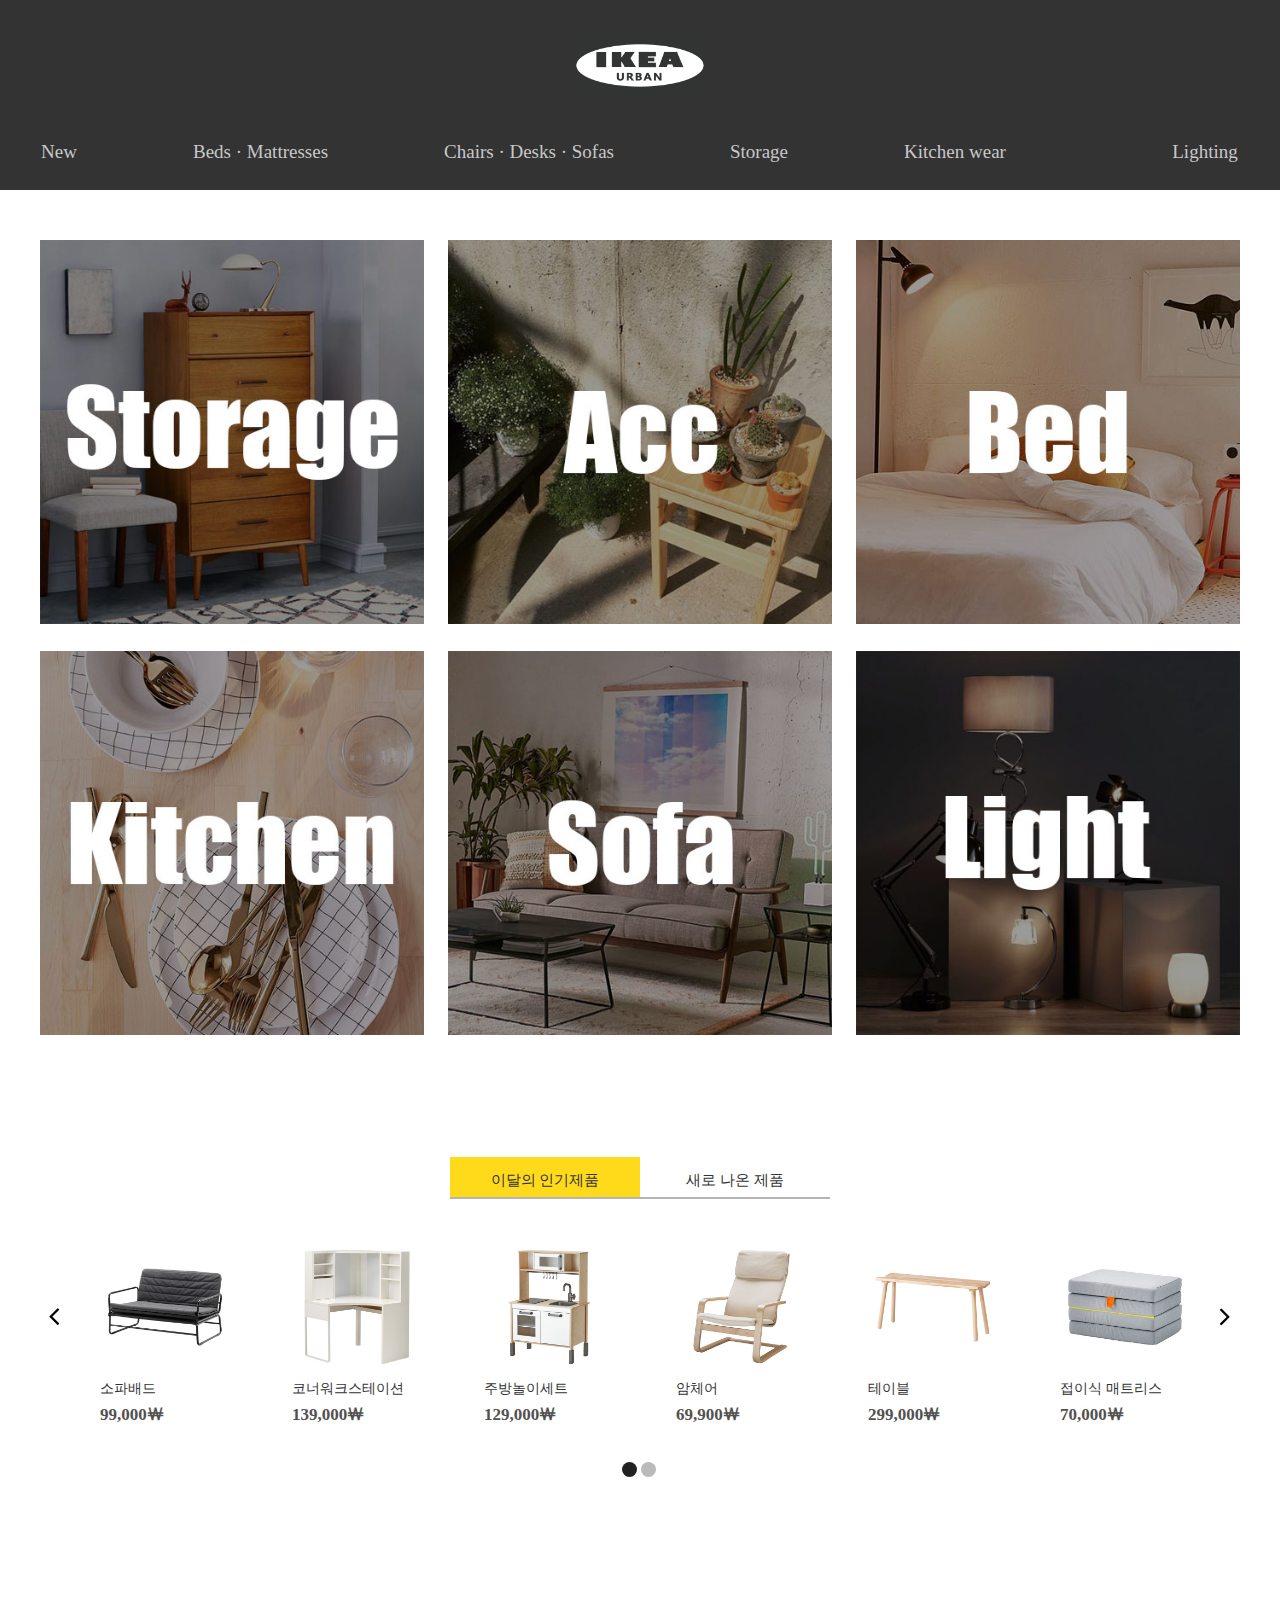
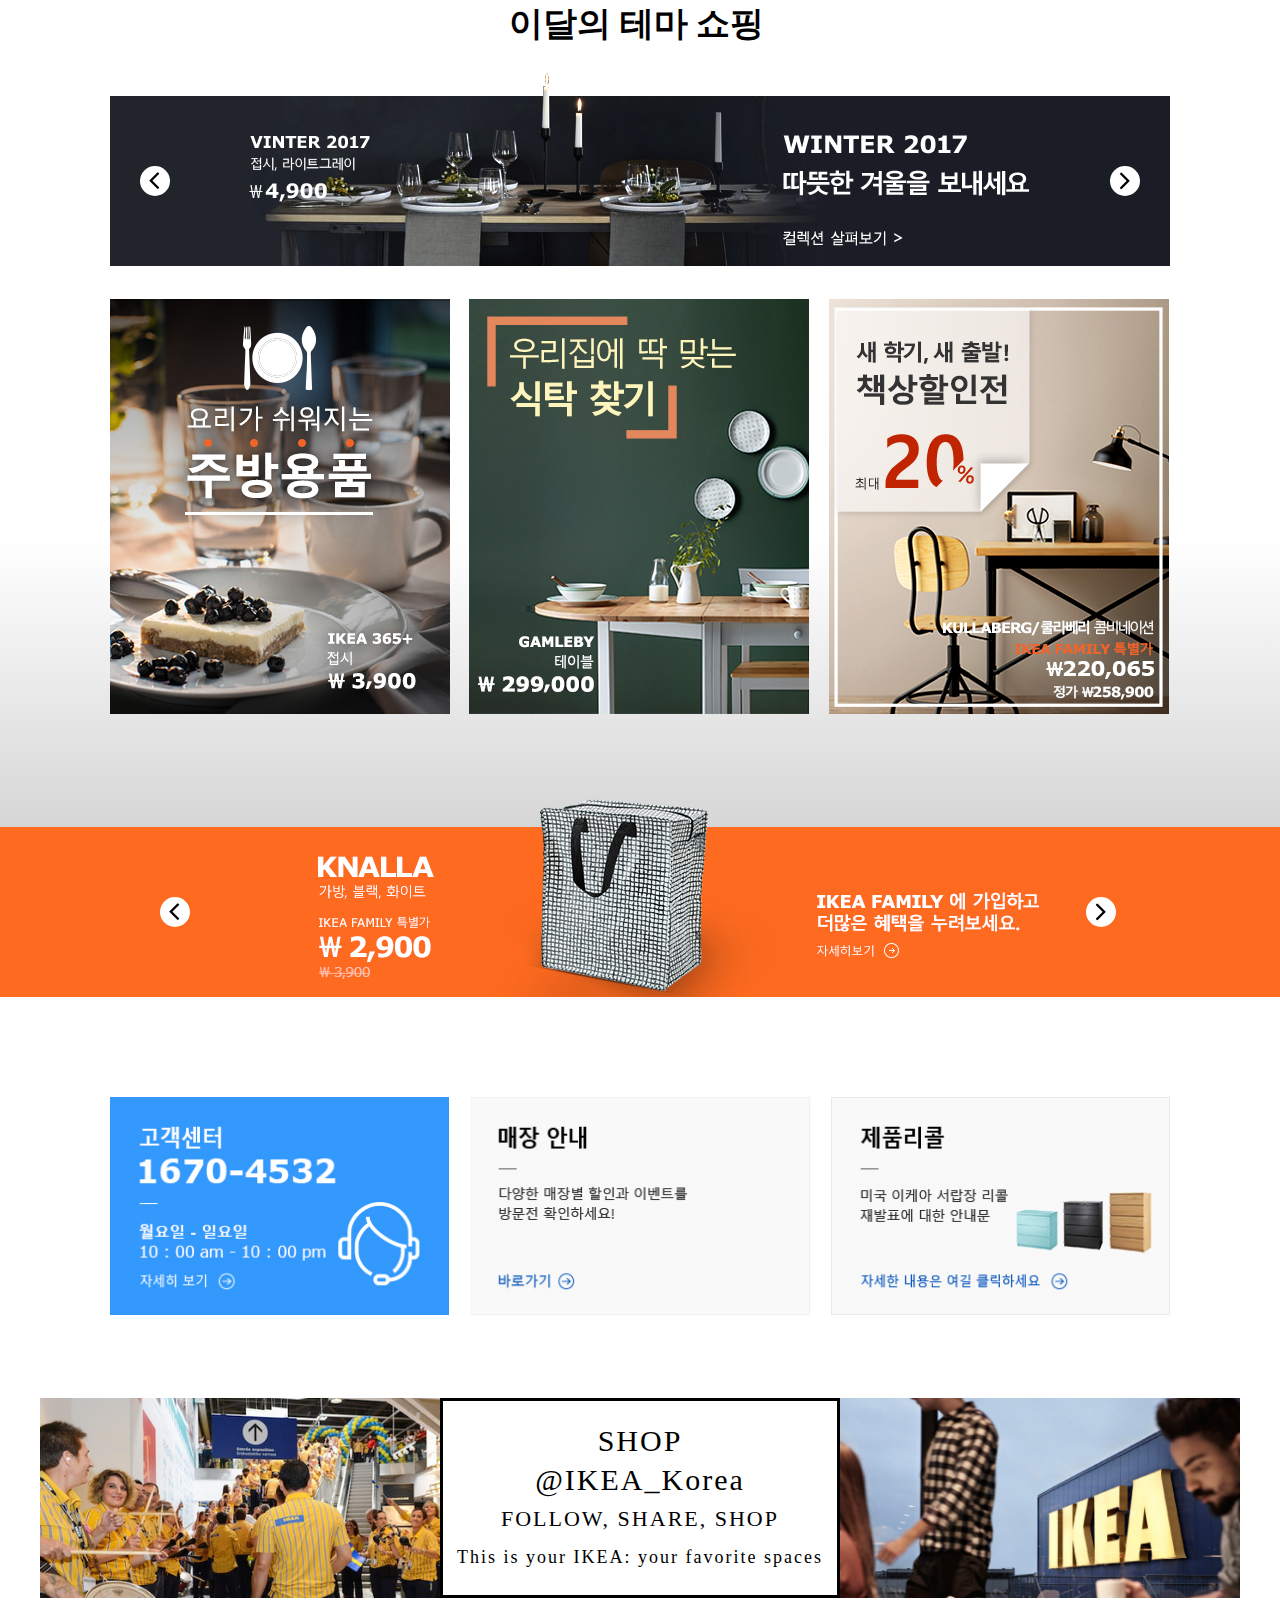
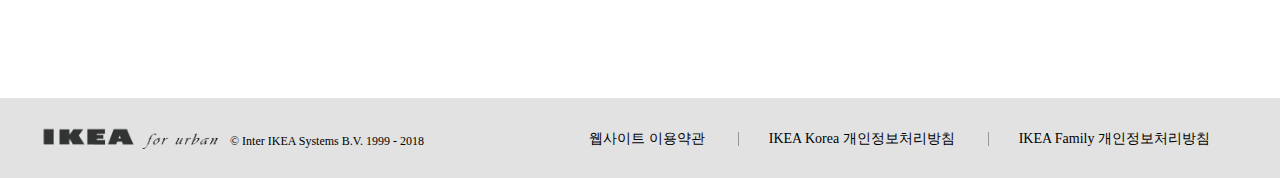
==== commit 642f3f93: "다시 수정" ====
--- a/index.html
+++ b/index.html
@@ -105,7 +105,6 @@
     </div>
   </div>
 
-
   <div class="contents">
     <section class="firstblock">
 
--- a/css/main.css
+++ b/css/main.css
@@ -178,7 +178,8 @@
 /* -------------------  header end ------------------- */
 
 .contents {
-   width: 1200px;
+   min-width: 1200px;
+   width: 100%;
    margin: 0 auto;
    overflow: hidden;
 }
